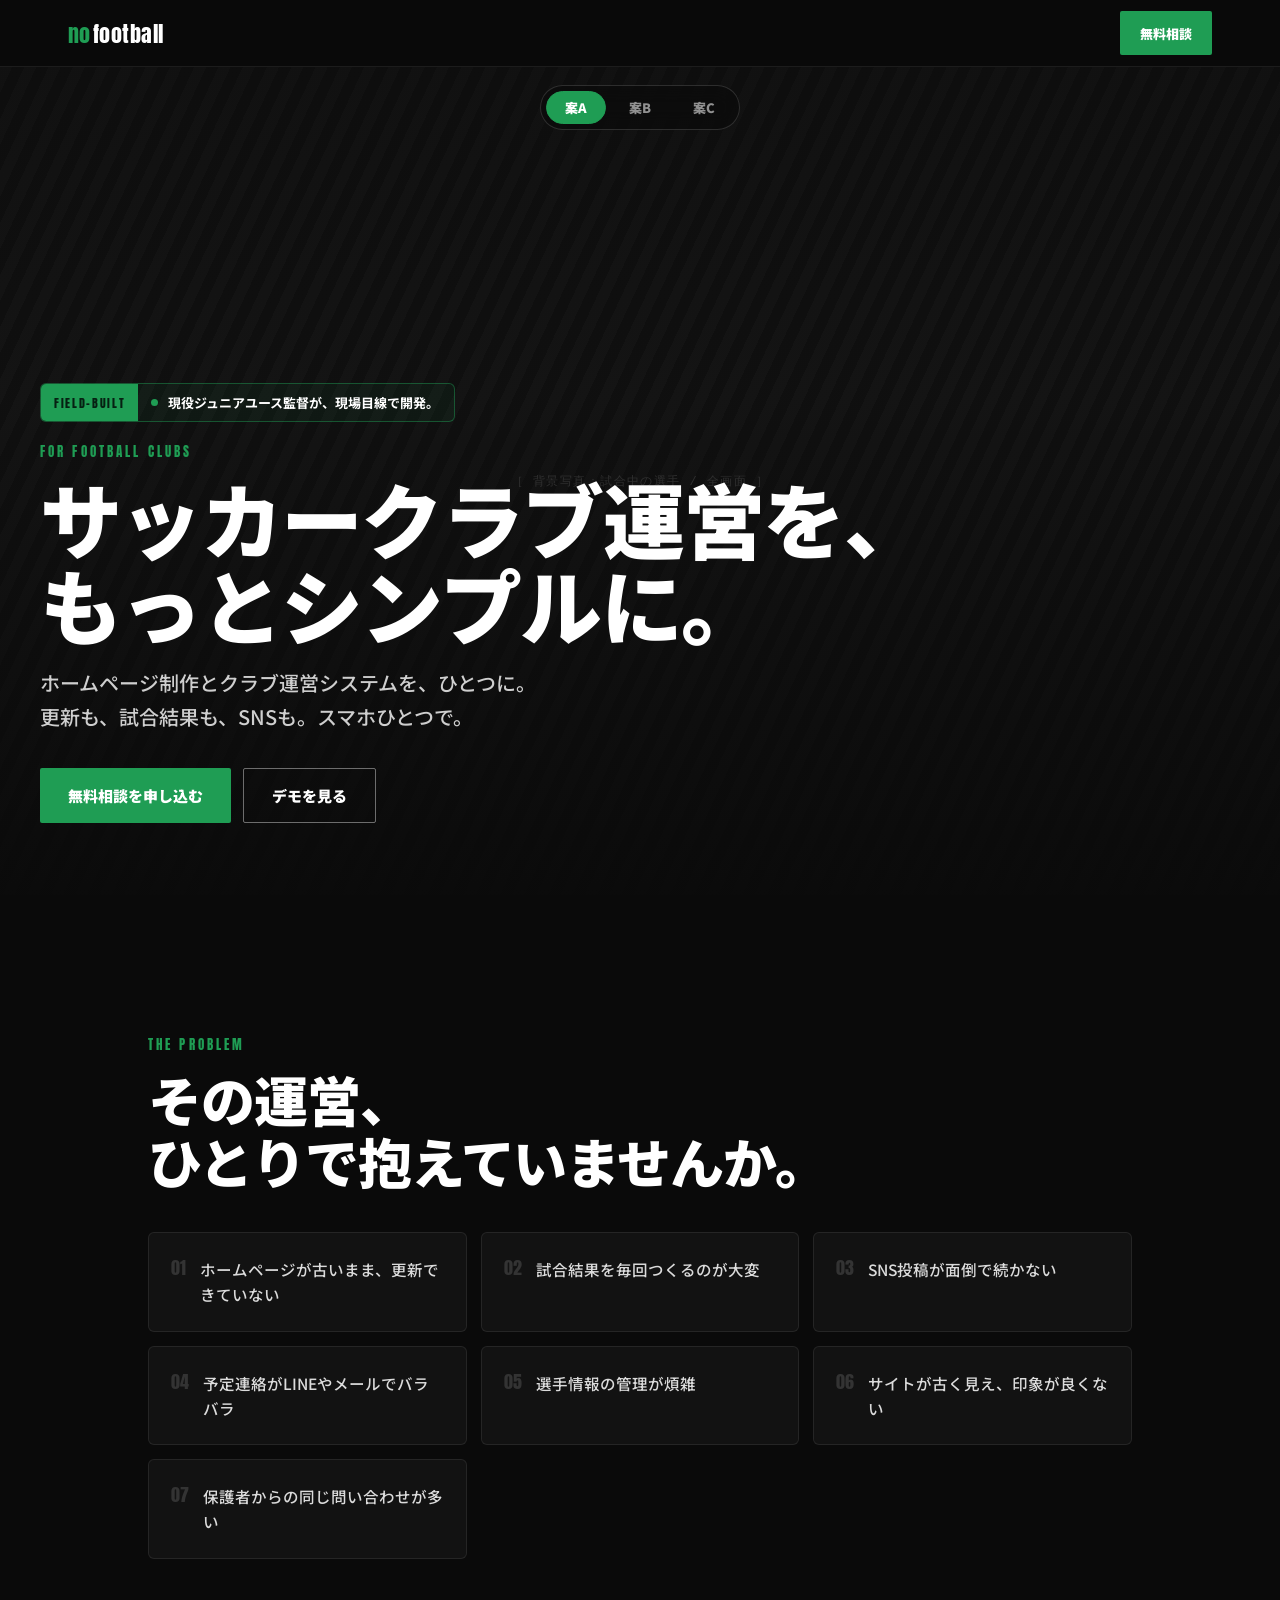
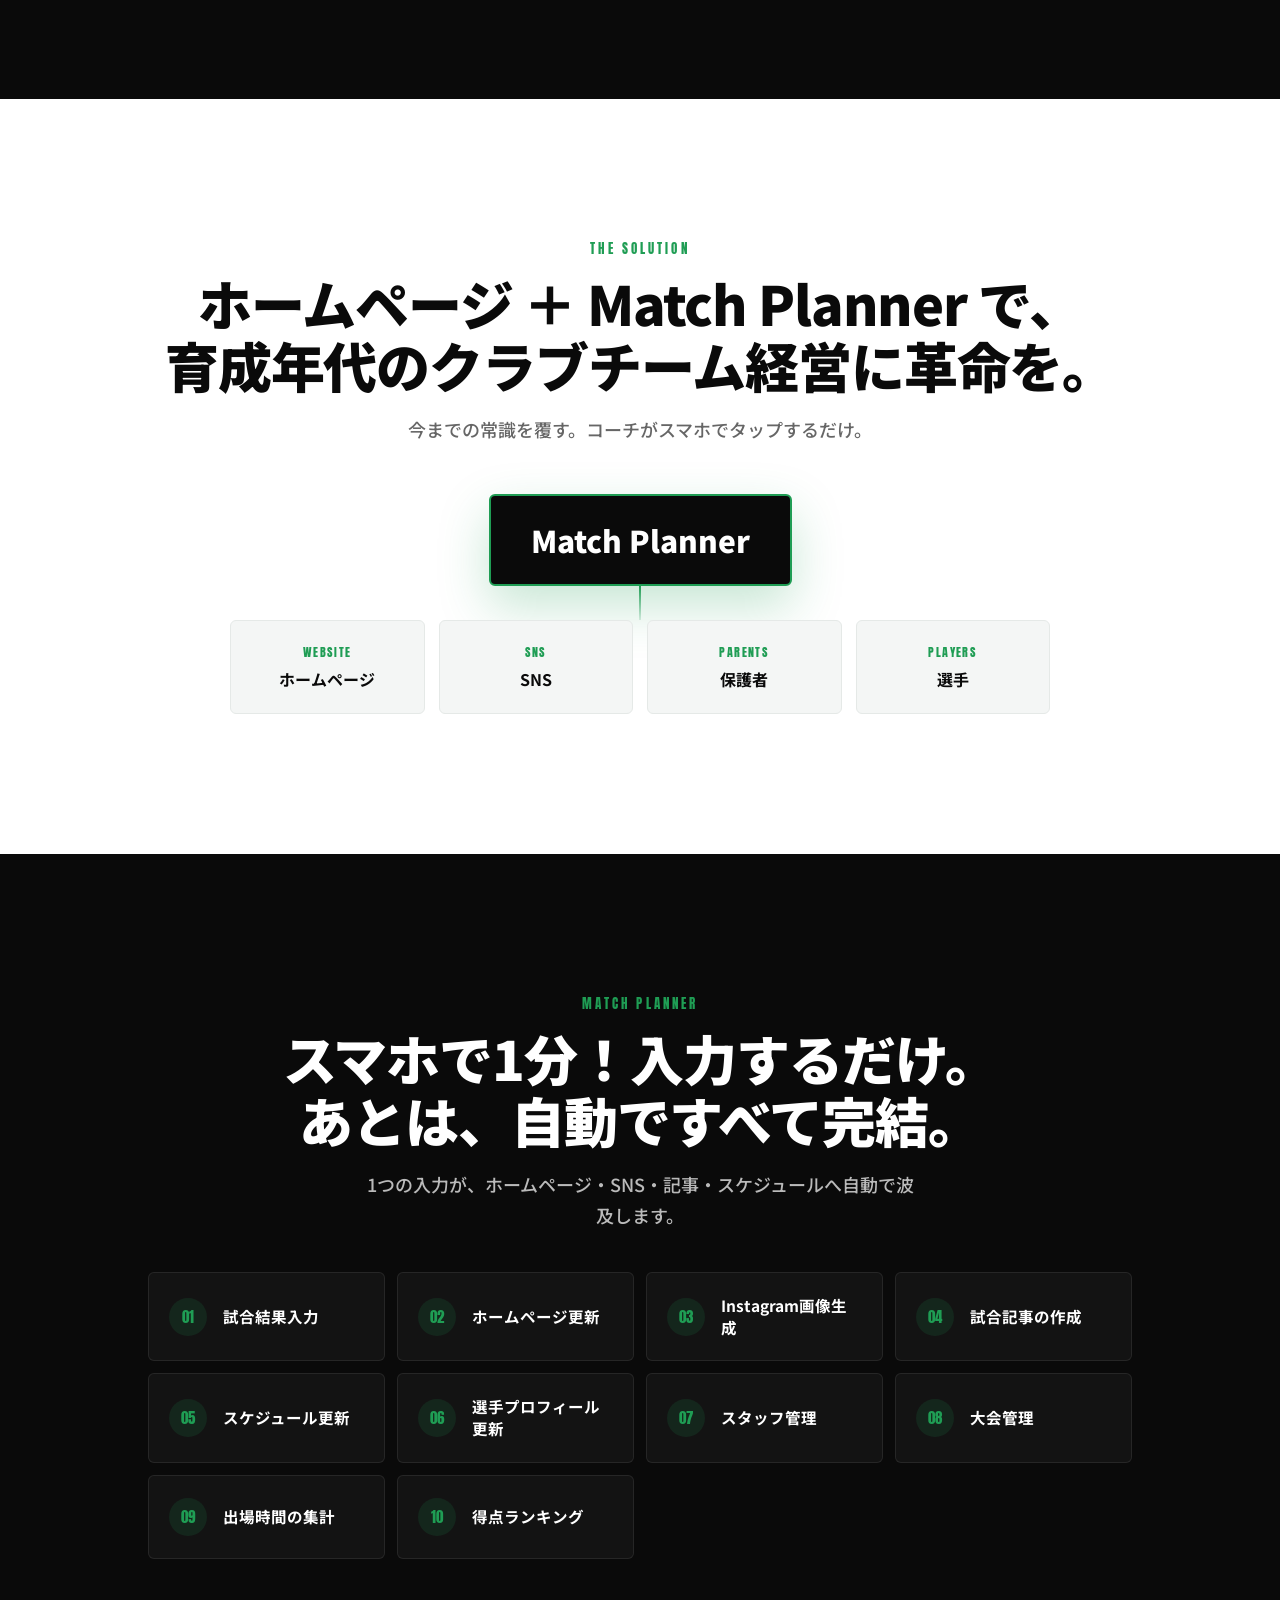
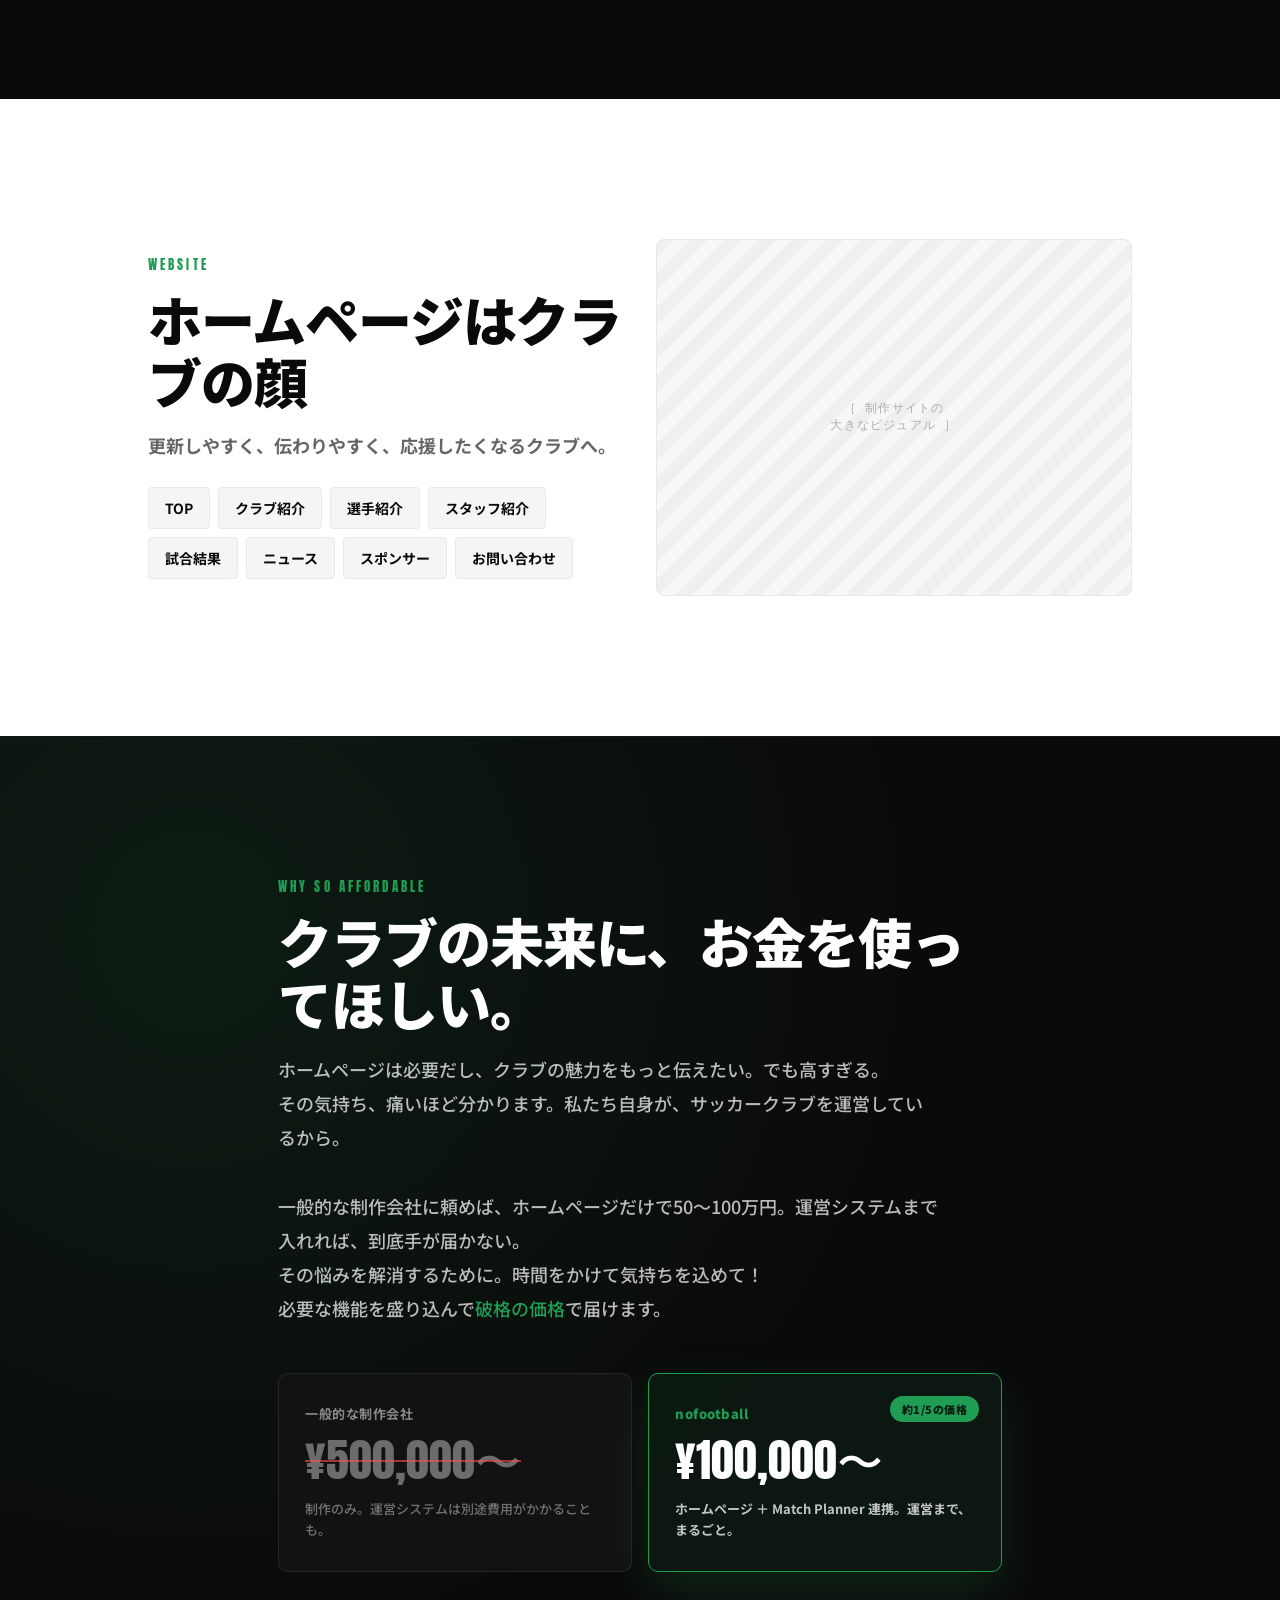
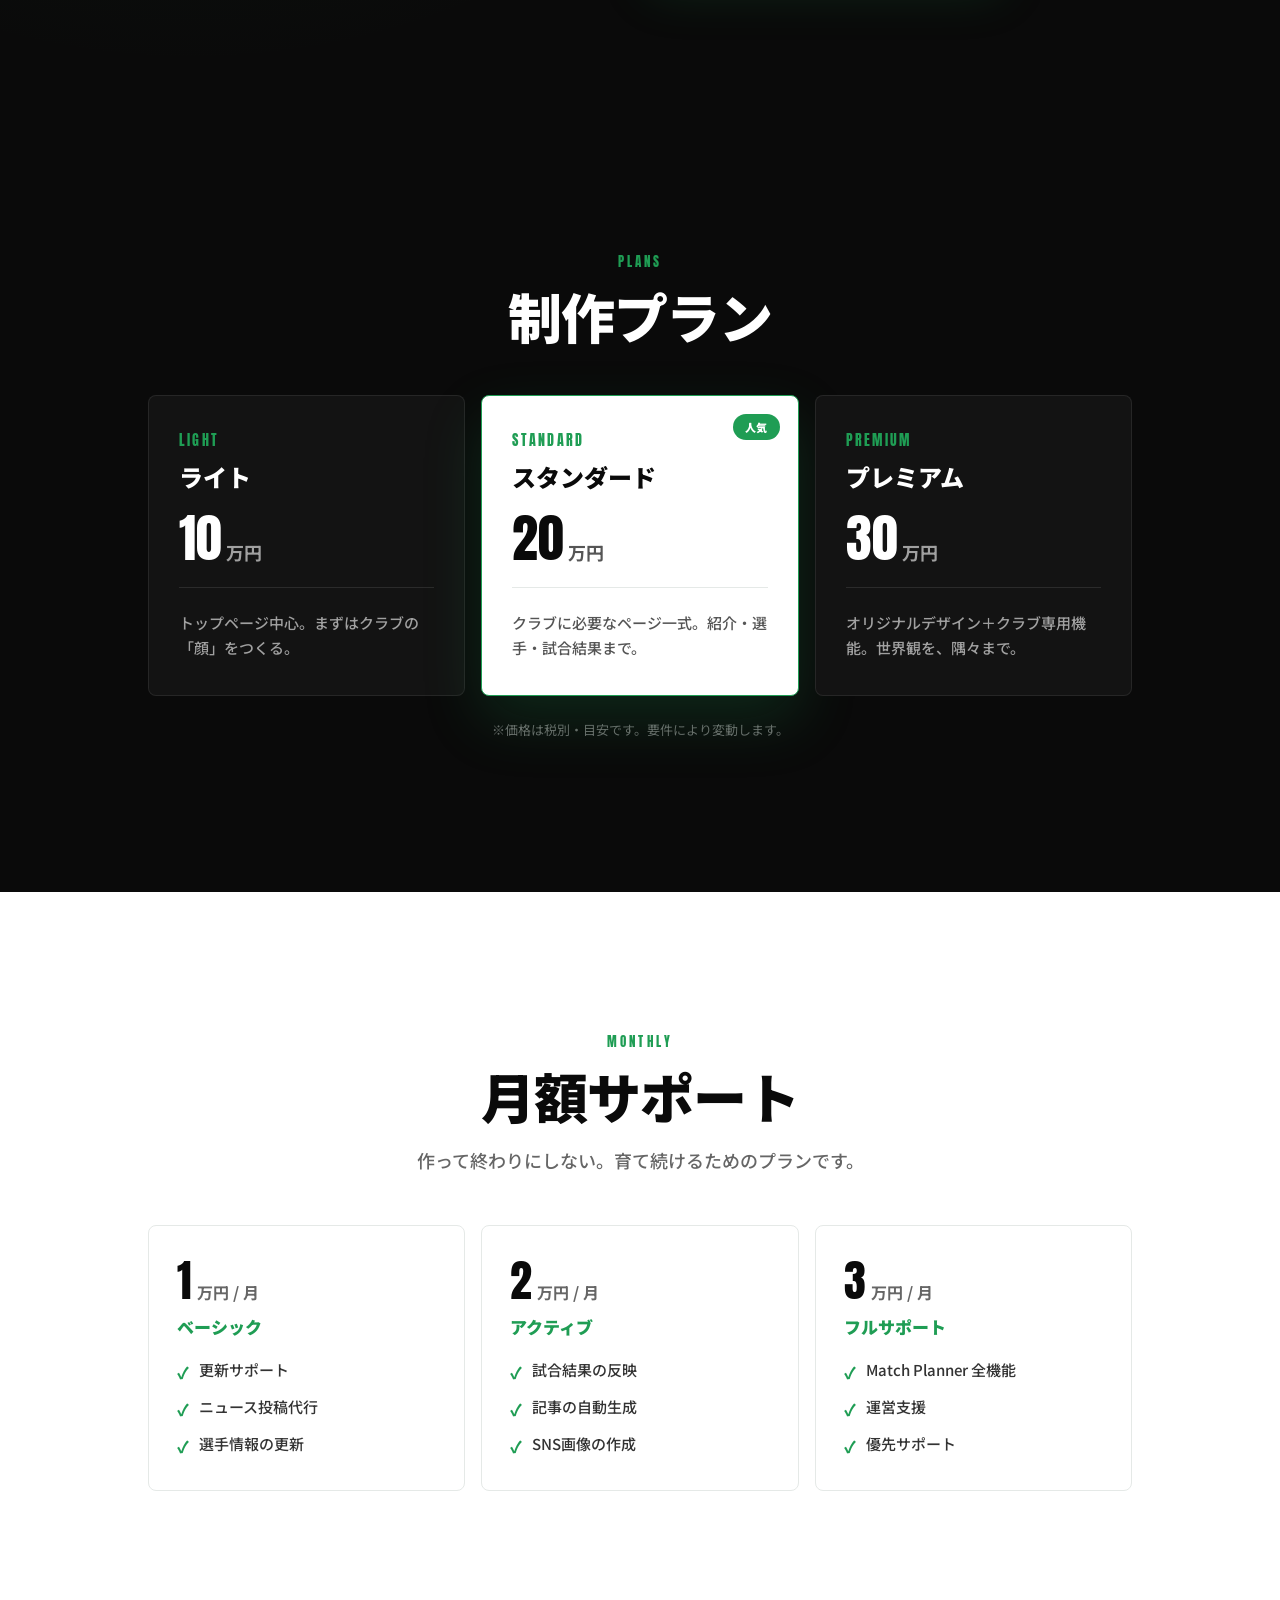
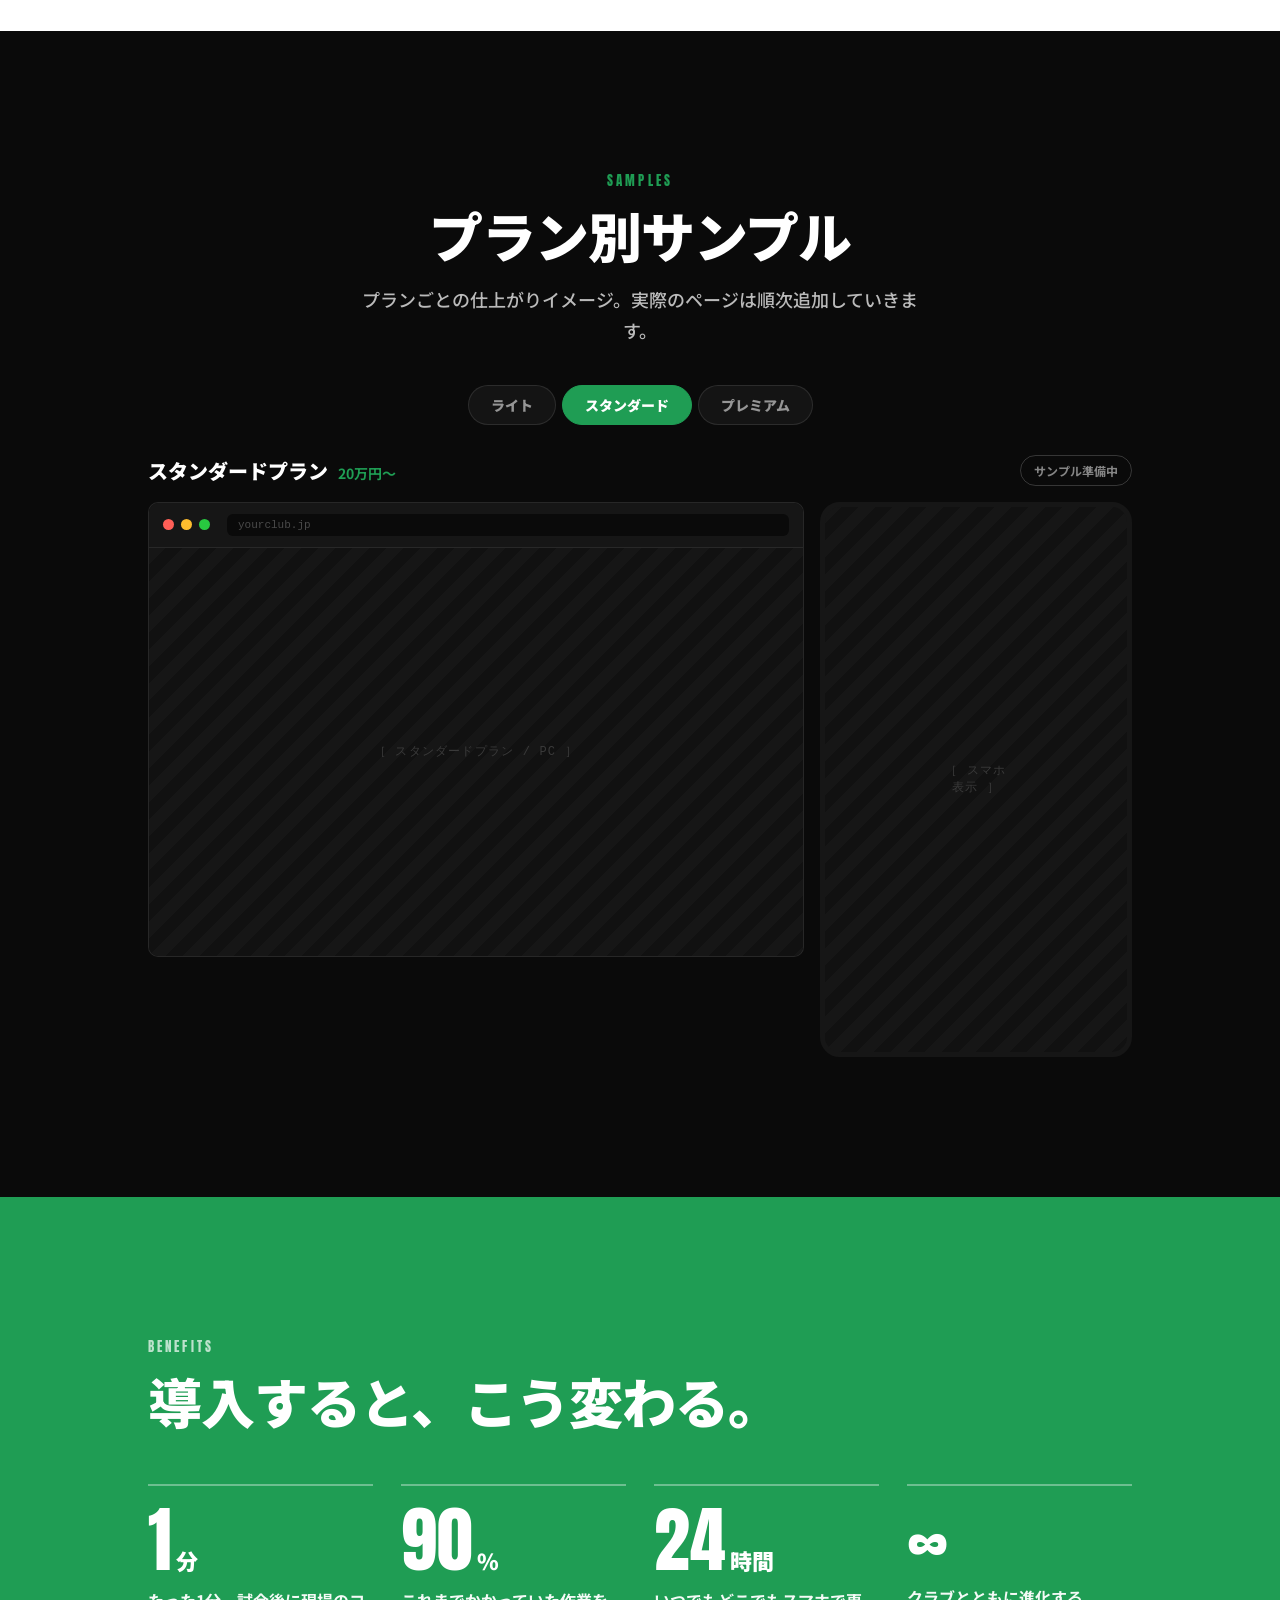
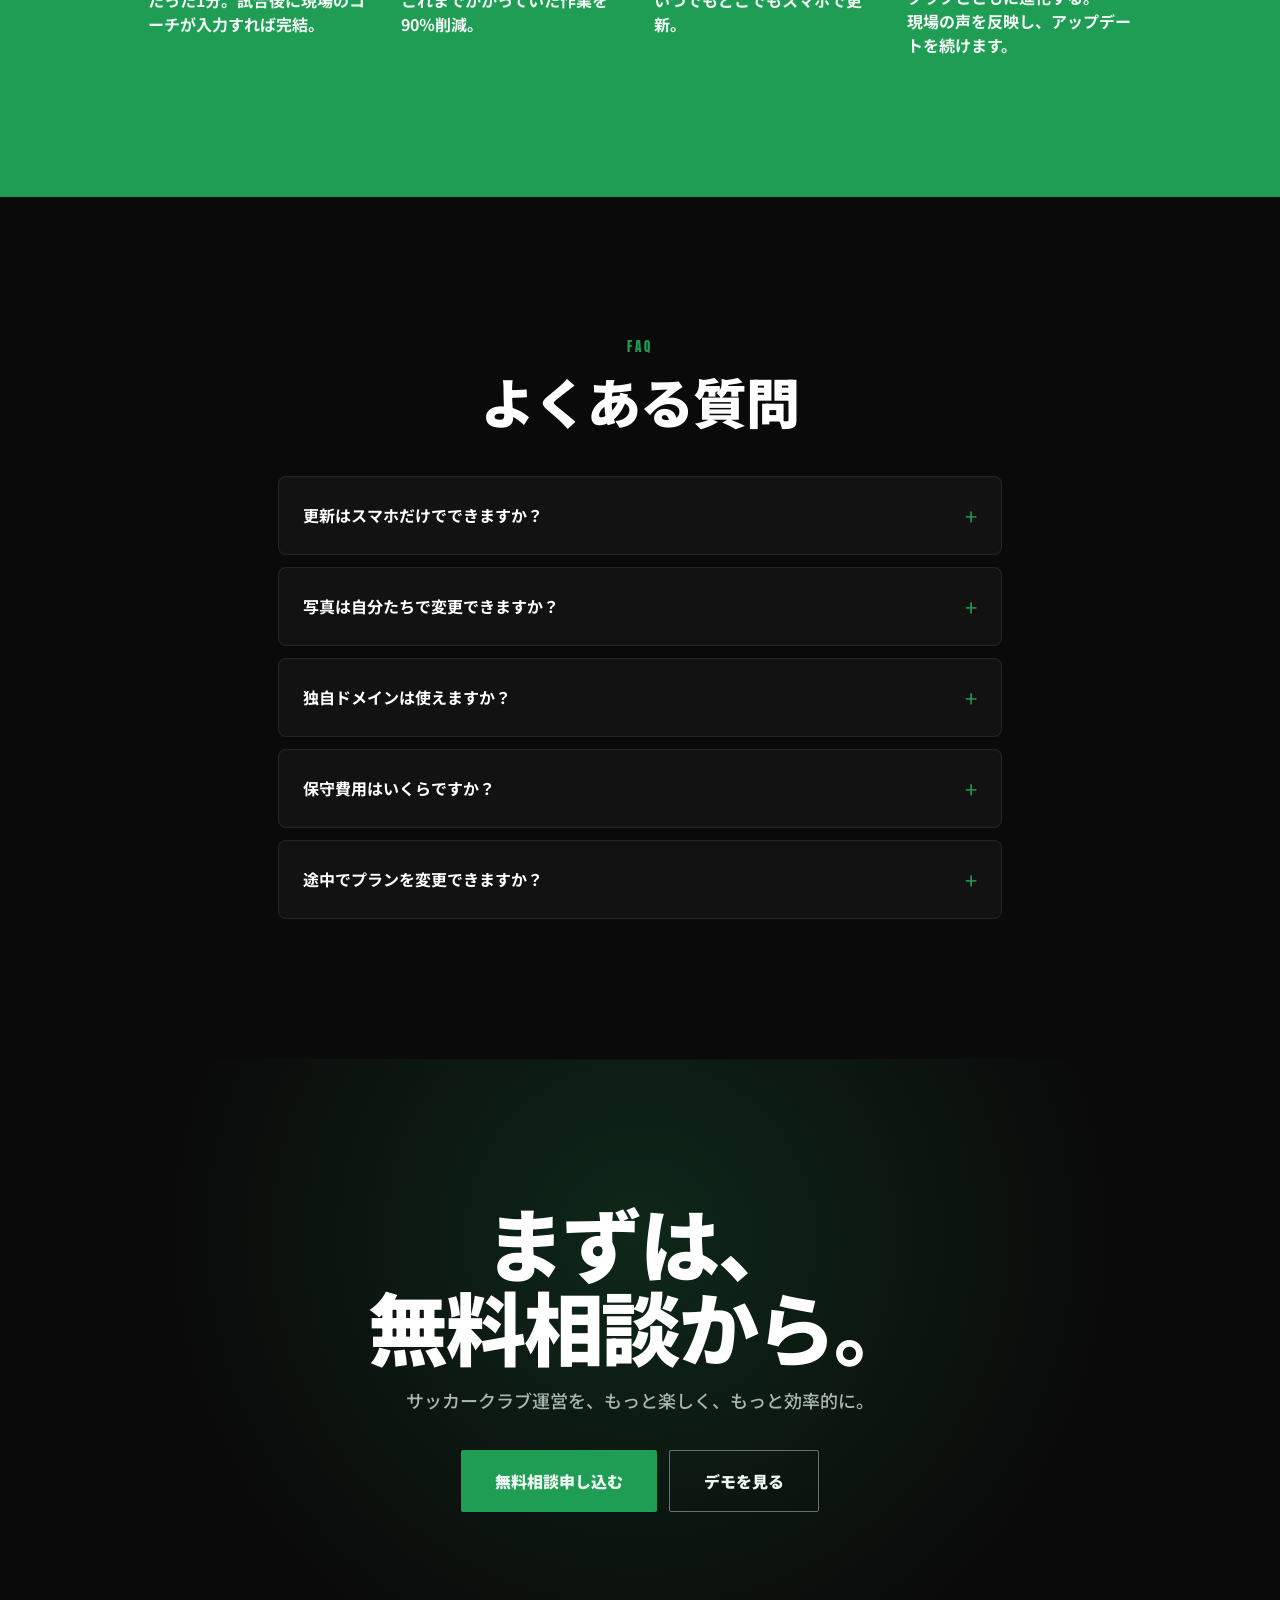
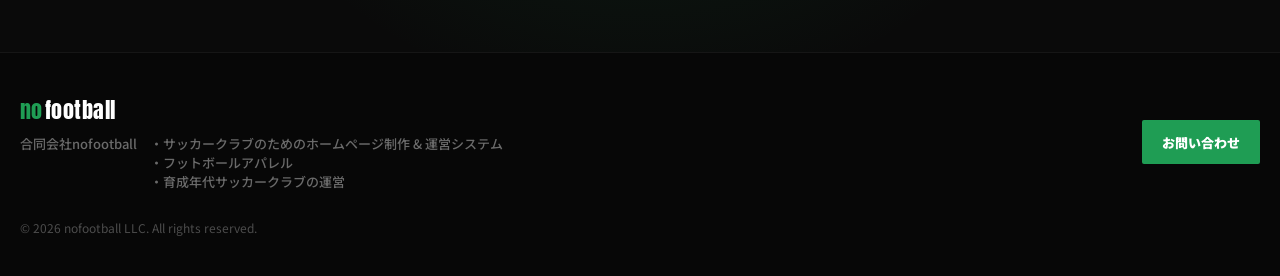
==== index.html @ 5acfacf7 "ライトプランのデザイン選択デモ（A/B/C 3案）を追加 demo/light-plan.html にサッカークラブ向けデザイン3案（欧州クラブ風/地域クラブ風/近未来風）を タブ切替で見比べられるデ" ====
<!DOCTYPE html>
<html lang="ja">
<head>
<meta charset="UTF-8">
<meta name="viewport" content="width=device-width, initial-scale=1.0">
<title>nofootball | サッカークラブ運営を、もっとシンプルに。</title>
<meta name="description" content="サッカークラブ向けのホームページ制作とクラブ運営システム「Match Planner」をひとつに。試合結果を入力するだけでホームページ・SNS・記事が自動更新。無料相談受付中。">

<meta property="og:type" content="website">
<meta property="og:title" content="nofootball | サッカークラブ運営を、もっとシンプルに。">
<meta property="og:description" content="サッカークラブ向けのホームページ制作とクラブ運営システムをひとつに。試合結果を入力するだけで、あとは全部つながる。">
<meta property="og:locale" content="ja_JP">
<meta name="twitter:card" content="summary">

<link rel="preconnect" href="https://fonts.googleapis.com">
<link rel="preconnect" href="https://fonts.gstatic.com" crossorigin>
<link href="https://fonts.googleapis.com/css2?family=Anton&family=Noto+Sans+JP:wght@400;500;700;900&display=swap" rel="stylesheet">

<link rel="stylesheet" href="css/style.css">
</head>
<body>

<header class="nav" id="top">
  <div class="nav__inner">
    <a href="#top" class="nav__logo">
      <span class="nav__logo-accent">no</span>football
    </a>
    <button type="button" class="btn btn--nav" data-open-modal="consult">無料相談</button>
  </div>
</header>

<div class="hero-wrap">
  <div class="hero-switcher">
    <button type="button" class="pill" data-hero-btn="A">案A</button>
    <button type="button" class="pill" data-hero-btn="B">案B</button>
    <button type="button" class="pill" data-hero-btn="C">案C</button>
  </div>

  <section class="hero" data-hero="A">
    <div class="hero__bg" role="img" aria-label="試合中の選手の写真（背景）"></div>
    <div class="hero__gradient"></div>
    <div class="hero__inner">
      <div class="cbadge">
        <span class="cbadge__tag">FIELD-BUILT</span>
        <span class="cbadge__text"><span class="cbadge__dot"></span>現役ジュニアユース監督が、現場目線で開発。</span>
      </div>
      <div class="eyebrow">For Football Clubs</div>
      <h1 class="hero__title">サッカークラブ運営を、<br>もっとシンプルに。</h1>
      <p class="hero__text">ホームページ制作とクラブ運営システムを、ひとつに。<br>更新も、試合結果も、SNSも。スマホひとつで。</p>
      <div class="btn-row">
        <button type="button" class="btn btn--primary" data-open-modal="consult">無料相談を申し込む</button>
        <button type="button" class="btn btn--ghost" data-open-modal="demo">デモを見る</button>
      </div>
    </div>
  </section>

  <section class="hero hero--split" data-hero="B" hidden>
    <div class="hero-split__left">
      <div class="cbadge cbadge--start">
        <span class="cbadge__tag">FIELD-BUILT</span>
        <span class="cbadge__text"><span class="cbadge__dot"></span>現役ジュニアユース監督が、現場目線で開発。</span>
      </div>
      <div class="eyebrow">Build &amp; Grow</div>
      <h1 class="hero__title hero__title--split">ホームページは<br><span class="text-accent">「作る時代」</span>から<br>「育てる時代」へ。</h1>
      <p class="hero__text">公開して終わりではなく、勝つたびに育っていくホームページを。制作とクラブ運営システムをひとつにしました。</p>
      <div class="btn-row">
        <button type="button" class="btn btn--primary" data-open-modal="consult">無料相談を申し込む</button>
        <button type="button" class="btn btn--ghost" data-open-modal="demo">デモを見る</button>
      </div>
    </div>
    <div class="hero-split__right placeholder" role="img" aria-label="選手ポートレート（縦長写真）">
      <span>［ 縦長写真 ］<br>選手ポートレート</span>
    </div>
  </section>

  <section class="hero hero--center" data-hero="C" hidden>
    <div class="hero__bg hero__bg--center" aria-hidden="true"></div>
    <div class="hero__glow" aria-hidden="true"></div>
    <div class="hero__inner hero__inner--center">
      <div class="cbadge">
        <span class="cbadge__tag">FIELD-BUILT</span>
        <span class="cbadge__text"><span class="cbadge__dot"></span>現役ジュニアユース監督が、現場目線で開発。</span>
      </div>
      <div class="eyebrow eyebrow--big">Build · Grow · Win</div>
      <h1 class="hero__title">クラブの熱を、<br>そのまま届ける。</h1>
      <p class="hero__text hero__text--center">ホームページ制作とクラブ運営システムを、ひとつに。<br>運営をもっと楽しく、もっと効率的に。</p>
      <div class="btn-row btn-row--center">
        <button type="button" class="btn btn--primary" data-open-modal="consult">無料相談を申し込む</button>
        <button type="button" class="btn btn--ghost" data-open-modal="demo">デモを見る</button>
      </div>
    </div>
  </section>
</div>

<section class="section section--dark">
  <div class="container">
    <div class="eyebrow">The Problem</div>
    <h2 class="heading">その運営、<br>ひとりで抱えていませんか。</h2>
    <div class="grid grid--pains">
      <div class="pain-card"><span class="pain-card__n">01</span><span class="pain-card__t">ホームページが古いまま、更新できていない</span></div>
      <div class="pain-card"><span class="pain-card__n">02</span><span class="pain-card__t">試合結果を毎回つくるのが大変</span></div>
      <div class="pain-card"><span class="pain-card__n">03</span><span class="pain-card__t">SNS投稿が面倒で続かない</span></div>
      <div class="pain-card"><span class="pain-card__n">04</span><span class="pain-card__t">予定連絡がLINEやメールでバラバラ</span></div>
      <div class="pain-card"><span class="pain-card__n">05</span><span class="pain-card__t">選手情報の管理が煩雑</span></div>
      <div class="pain-card"><span class="pain-card__n">06</span><span class="pain-card__t">サイトが古く見え、印象が良くない</span></div>
      <div class="pain-card"><span class="pain-card__n">07</span><span class="pain-card__t">保護者からの同じ問い合わせが多い</span></div>
    </div>
  </div>
</section>

<section class="section section--light">
  <div class="container container--center">
    <div class="eyebrow">The Solution</div>
    <h2 class="heading">ホームページ ＋ Match Planner で、<br>育成年代のクラブチーム経営に革命を。</h2>
    <p class="lead">今までの常識を覆す。コーチがスマホでタップするだけ。</p>

    <div class="flow">
      <div class="flow__core">Match Planner</div>
      <div class="flow__line"></div>
      <div class="grid grid--connects">
        <div class="connect-card"><div class="connect-card__en">WEBSITE</div><div class="connect-card__jp">ホームページ</div></div>
        <div class="connect-card"><div class="connect-card__en">SNS</div><div class="connect-card__jp">SNS</div></div>
        <div class="connect-card"><div class="connect-card__en">PARENTS</div><div class="connect-card__jp">保護者</div></div>
        <div class="connect-card"><div class="connect-card__en">PLAYERS</div><div class="connect-card__jp">選手</div></div>
      </div>
    </div>
  </div>
</section>

<section class="section section--dark">
  <div class="container">
    <div class="container--center">
      <div class="eyebrow">Match Planner</div>
      <h2 class="heading">スマホで1分！入力するだけ。<br>あとは、自動ですべて完結。</h2>
      <p class="lead lead--dark">1つの入力が、ホームページ・SNS・記事・スケジュールへ自動で波及します。</p>
    </div>

    <div class="grid grid--features">
      <div class="feature-card"><span class="feature-card__n">01</span><span class="feature-card__t">試合結果入力</span></div>
      <div class="feature-card"><span class="feature-card__n">02</span><span class="feature-card__t">ホームページ更新</span></div>
      <div class="feature-card"><span class="feature-card__n">03</span><span class="feature-card__t">Instagram画像生成</span></div>
      <div class="feature-card"><span class="feature-card__n">04</span><span class="feature-card__t">試合記事の作成</span></div>
      <div class="feature-card"><span class="feature-card__n">05</span><span class="feature-card__t">スケジュール更新</span></div>
      <div class="feature-card"><span class="feature-card__n">06</span><span class="feature-card__t">選手プロフィール更新</span></div>
      <div class="feature-card"><span class="feature-card__n">07</span><span class="feature-card__t">スタッフ管理</span></div>
      <div class="feature-card"><span class="feature-card__n">08</span><span class="feature-card__t">大会管理</span></div>
      <div class="feature-card"><span class="feature-card__n">09</span><span class="feature-card__t">出場時間の集計</span></div>
      <div class="feature-card"><span class="feature-card__n">10</span><span class="feature-card__t">得点ランキング</span></div>
    </div>
  </div>
</section>

<section class="section section--light">
  <div class="container">
    <div class="website-grid">
      <div>
        <div class="eyebrow">Website</div>
        <h2 class="heading">ホームページはクラブの顔</h2>
        <p class="lead lead--left"><strong>更新しやすく、伝わりやすく、応援したくなるクラブへ。</strong></p>
        <div class="page-tags">
          <span class="page-tag">TOP</span>
          <span class="page-tag">クラブ紹介</span>
          <span class="page-tag">選手紹介</span>
          <span class="page-tag">スタッフ紹介</span>
          <span class="page-tag">試合結果</span>
          <span class="page-tag">ニュース</span>
          <span class="page-tag">スポンサー</span>
          <span class="page-tag">お問い合わせ</span>
        </div>
      </div>
      <div class="placeholder placeholder--website" role="img" aria-label="制作サイトの大きなビジュアル">
        <span>［ 制作サイトの<br>大きなビジュアル ］</span>
      </div>
    </div>
  </div>
</section>

<section class="section affordable">
  <div class="affordable-glow" aria-hidden="true"></div>
  <div class="container container--narrow">
    <div class="eyebrow">Why So Affordable</div>
    <h2 class="heading">クラブの未来に、お金を使ってほしい。</h2>
    <p class="lead lead--left lead--wide lead--dark">
      ホームページは必要だし、クラブの魅力をもっと伝えたい。でも高すぎる。<br>
      その気持ち、痛いほど分かります。私たち自身が、サッカークラブを運営しているから。<br><br>
      一般的な制作会社に頼めば、ホームページだけで50〜100万円。運営システムまで入れれば、到底手が届かない。<br>
      その悩みを解消するために。時間をかけて気持ちを込めて！<br>
      必要な機能を盛り込んで<span class="text-accent">破格の価格</span>で届けます。
    </p>

    <div class="affordable-grid">
      <div class="affordable-card">
        <div class="affordable-card__label">一般的な制作会社</div>
        <div class="affordable-card__price affordable-card__price--strike">¥500,000〜</div>
        <div class="affordable-card__desc">制作のみ。運営システムは別途費用がかかることも。</div>
      </div>
      <div class="affordable-card affordable-card--highlight">
        <span class="affordable-card__tag">約1/5の価格</span>
        <div class="affordable-card__label affordable-card__label--accent">nofootball</div>
        <div class="affordable-card__price">¥100,000〜</div>
        <div class="affordable-card__desc affordable-card__desc--light">ホームページ ＋ Match Planner 連携。運営まで、まるごと。</div>
      </div>
    </div>
  </div>
</section>

<section class="section section--dark">
  <div class="container">
    <div class="container--center">
      <div class="eyebrow">Plans</div>
      <h2 class="heading">制作プラン</h2>
    </div>
    <div class="grid grid--plans">
      <div class="plan-card">
        <div class="plan-card__en">Light</div>
        <div class="plan-card__name">ライト</div>
        <div class="plan-card__price"><span class="plan-card__num">10</span><span class="plan-card__unit">万円</span></div>
        <div class="plan-card__line"></div>
        <p class="plan-card__desc">トップページ中心。まずはクラブの「顔」をつくる。</p>
      </div>
      <div class="plan-card plan-card--highlight">
        <span class="plan-card__tag">人気</span>
        <div class="plan-card__en">Standard</div>
        <div class="plan-card__name">スタンダード</div>
        <div class="plan-card__price"><span class="plan-card__num">20</span><span class="plan-card__unit">万円</span></div>
        <div class="plan-card__line"></div>
        <p class="plan-card__desc">クラブに必要なページ一式。紹介・選手・試合結果まで。</p>
      </div>
      <div class="plan-card">
        <div class="plan-card__en">Premium</div>
        <div class="plan-card__name">プレミアム</div>
        <div class="plan-card__price"><span class="plan-card__num">30</span><span class="plan-card__unit">万円</span></div>
        <div class="plan-card__line"></div>
        <p class="plan-card__desc">オリジナルデザイン＋クラブ専用機能。世界観を、隅々まで。</p>
      </div>
    </div>
    <p class="plan-note">※価格は税別・目安です。要件により変動します。</p>
  </div>
</section>

<section class="section section--light">
  <div class="container">
    <div class="container--center">
      <div class="eyebrow">Monthly</div>
      <h2 class="heading">月額サポート</h2>
      <p class="lead">作って終わりにしない。育て続けるためのプランです。</p>
    </div>
    <div class="grid grid--monthly">
      <div class="monthly-card">
        <div class="monthly-card__price"><span class="monthly-card__num">1</span><span class="monthly-card__unit">万円 / 月</span></div>
        <div class="monthly-card__name">ベーシック</div>
        <div class="monthly-card__items">
          <div class="check-item"><span class="check-item__mark">✓</span><span>更新サポート</span></div>
          <div class="check-item"><span class="check-item__mark">✓</span><span>ニュース投稿代行</span></div>
          <div class="check-item"><span class="check-item__mark">✓</span><span>選手情報の更新</span></div>
        </div>
      </div>
      <div class="monthly-card">
        <div class="monthly-card__price"><span class="monthly-card__num">2</span><span class="monthly-card__unit">万円 / 月</span></div>
        <div class="monthly-card__name">アクティブ</div>
        <div class="monthly-card__items">
          <div class="check-item"><span class="check-item__mark">✓</span><span>試合結果の反映</span></div>
          <div class="check-item"><span class="check-item__mark">✓</span><span>記事の自動生成</span></div>
          <div class="check-item"><span class="check-item__mark">✓</span><span>SNS画像の作成</span></div>
        </div>
      </div>
      <div class="monthly-card">
        <div class="monthly-card__price"><span class="monthly-card__num">3</span><span class="monthly-card__unit">万円 / 月</span></div>
        <div class="monthly-card__name">フルサポート</div>
        <div class="monthly-card__items">
          <div class="check-item"><span class="check-item__mark">✓</span><span>Match Planner 全機能</span></div>
          <div class="check-item"><span class="check-item__mark">✓</span><span>運営支援</span></div>
          <div class="check-item"><span class="check-item__mark">✓</span><span>優先サポート</span></div>
        </div>
      </div>
    </div>
  </div>
</section>

<section class="section section--dark">
  <div class="container">
    <div class="container--center">
      <div class="eyebrow">Samples</div>
      <h2 class="heading">プラン別サンプル</h2>
      <p class="lead lead--dark">プランごとの仕上がりイメージ。実際のページは順次追加していきます。</p>
    </div>

    <div class="plan-samples__tabs">
      <button type="button" class="plan-samples__tab" data-sample-tab="L">ライト</button>
      <button type="button" class="plan-samples__tab" data-sample-tab="S">スタンダード</button>
      <button type="button" class="plan-samples__tab" data-sample-tab="P">プレミアム</button>
    </div>

    <div class="plan-samples__body">
      <div class="plan-samples__head">
        <div class="plan-samples__title">
          <span class="plan-samples__name" data-sample-name></span>
          <span class="plan-samples__price" data-sample-price></span>
        </div>
        <span class="plan-samples__badge" data-sample-badge>サンプル準備中</span>
      </div>
      <div class="plan-samples__grid">
        <div class="plan-samples__browser">
          <div class="plan-samples__browser-bar">
            <span class="plan-samples__dot plan-samples__dot--red"></span>
            <span class="plan-samples__dot plan-samples__dot--yellow"></span>
            <span class="plan-samples__dot plan-samples__dot--green"></span>
            <div class="plan-samples__url">yourclub.jp</div>
          </div>
          <div class="placeholder plan-samples__pc" role="img" aria-label="プランのPC表示イメージ">
            <span data-sample-pc-label>［ ライト / PC ］</span>
          </div>
        </div>
        <div class="placeholder plan-samples__mobile" role="img" aria-label="プランのスマホ表示イメージ">
          <span>［ スマホ<br>表示 ］</span>
        </div>
      </div>
      <div class="plan-samples__cta" data-sample-cta hidden>
        <p class="plan-samples__cta-text">欧州クラブ風・地域クラブ風・近未来風の3案をタブで見比べられます。</p>
        <a class="btn btn--primary" href="demo/light-plan.html" target="_blank" rel="noopener">実際のデザインを見る（A/B/C 3案）→</a>
      </div>
    </div>
  </div>
</section>

<section class="section section--accent">
  <div class="container">
    <div class="eyebrow eyebrow--on-accent">Benefits</div>
    <h2 class="heading heading--on-accent">導入すると、こう変わる。</h2>
    <div class="grid grid--benefits">
      <div class="benefit-card">
        <div class="benefit-card__num"><span class="benefit-card__big">1</span><span class="benefit-card__unit">分</span></div>
        <div class="benefit-card__label">たった1分。試合後に現場のコーチが入力すれば完結。</div>
      </div>
      <div class="benefit-card">
        <div class="benefit-card__num"><span class="benefit-card__big">90</span><span class="benefit-card__unit">%</span></div>
        <div class="benefit-card__label">これまでかかっていた作業を90％削減。</div>
      </div>
      <div class="benefit-card">
        <div class="benefit-card__num"><span class="benefit-card__big">24</span><span class="benefit-card__unit">時間</span></div>
        <div class="benefit-card__label">いつでもどこでもスマホで更新。</div>
      </div>
      <div class="benefit-card">
        <div class="benefit-card__num"><span class="benefit-card__big">∞</span></div>
        <div class="benefit-card__label">クラブとともに進化する。<br>現場の声を反映し、アップデートを続けます。</div>
      </div>
    </div>
  </div>
</section>

<section class="section section--dark">
  <div class="container container--narrow">
    <div class="container--center">
      <div class="eyebrow">FAQ</div>
      <h2 class="heading">よくある質問</h2>
    </div>
    <div class="faq-list">
      <div class="faq-item">
        <button type="button" class="faq-item__q">
          <span>更新はスマホだけでできますか？</span>
          <span class="faq-item__icon">+</span>
        </button>
        <div class="faq-item__a">はい。試合結果もニュース投稿も、スマホから数分で完結します。パソコンは不要です。</div>
      </div>
      <div class="faq-item">
        <button type="button" class="faq-item__q">
          <span>写真は自分たちで変更できますか？</span>
          <span class="faq-item__icon">+</span>
        </button>
        <div class="faq-item__a">はい。管理画面から、ドラッグ＆ドロップで簡単に差し替えられます。難しい操作は一切ありません。</div>
      </div>
      <div class="faq-item">
        <button type="button" class="faq-item__q">
          <span>独自ドメインは使えますか？</span>
          <span class="faq-item__icon">+</span>
        </button>
        <div class="faq-item__a">はい。お持ちのドメインをそのまま利用できます。新規取得の代行も承ります。</div>
      </div>
      <div class="faq-item">
        <button type="button" class="faq-item__q">
          <span>保守費用はいくらですか？</span>
          <span class="faq-item__icon">+</span>
        </button>
        <div class="faq-item__a">月額1万円〜のサポートプランからお選びいただけます。必要な範囲だけを選べます。</div>
      </div>
      <div class="faq-item">
        <button type="button" class="faq-item__q">
          <span>途中でプランを変更できますか？</span>
          <span class="faq-item__icon">+</span>
        </button>
        <div class="faq-item__a">いつでも変更可能です。クラブの成長に合わせて、機能やサポート範囲を調整できます。</div>
      </div>
    </div>
  </div>
</section>

<section class="section section--cta">
  <div class="cta-glow"></div>
  <div class="container container--narrow container--center">
    <h2 class="cta-title">まずは、<br>無料相談から。</h2>
    <p class="lead lead--dark">サッカークラブ運営を、もっと楽しく、もっと効率的に。</p>
    <div class="btn-row btn-row--center">
      <button type="button" class="btn btn--primary btn--big" data-open-modal="consult">無料相談申し込む</button>
      <button type="button" class="btn btn--ghost btn--big" data-open-modal="demo">デモを見る</button>
    </div>
  </div>
</section>

<footer class="footer">
  <div class="footer__inner">
    <div>
      <div class="nav__logo"><span class="nav__logo-accent">no</span>football</div>
      <div class="footer__desc">合同会社nofootball　・サッカークラブのためのホームページ制作 &amp; 運営システム<br>　　　　　　　　　　・フットボールアパレル<br>　　　　　　　　　　・育成年代サッカークラブの運営</div>
    </div>
    <button type="button" class="btn btn--nav" data-open-modal="consult">お問い合わせ</button>
  </div>
  <div class="footer__copyright">© 2026 nofootball LLC. All rights reserved.</div>
</footer>

<div class="modal" id="modal" aria-hidden="true">
  <div class="modal__backdrop" data-close-modal></div>
  <div class="modal__panel" role="dialog" aria-modal="true" aria-labelledby="modal-title">
    <div class="modal__header">
      <div class="modal__tabs">
        <button type="button" class="modal__tab" data-tab="consult">無料相談</button>
        <button type="button" class="modal__tab" data-tab="demo">デモを見る</button>
      </div>
      <button type="button" class="modal__close" data-close-modal aria-label="閉じる">×</button>
    </div>

    <div class="modal__done" hidden>
      <div class="modal__done-icon">✓</div>
      <h3 class="modal__done-title">送信しました。</h3>
      <p class="modal__done-text">担当者より2営業日以内にご連絡いたします。<br>ありがとうございます。</p>
      <button type="button" class="btn btn--primary btn--full" data-close-modal>閉じる</button>
    </div>

    <div class="modal__form-wrap">
      <div class="modal__demo-preview" hidden role="img" aria-label="デモ動画・画面キャプチャ">
        <span>［ デモ動画 / 画面キャプチャ ］</span>
      </div>
      <p class="modal__demo-text" hidden>Match Planner の操作画面をご案内します。日程を送るだけで、あとはこちらでデモをご用意します。</p>

      <form class="modal__form" id="lead-form" novalidate>
        <input class="input" type="text" name="name" placeholder="お名前" required>
        <input class="input" type="text" name="club" placeholder="クラブ名" required>
        <input class="input" type="email" name="email" placeholder="メールアドレス" required>
        <input class="input" type="tel" name="phone" placeholder="電話番号（任意）">
        <textarea class="input input--area" name="message" placeholder="ご相談内容（任意）"></textarea>
        <button type="submit" class="btn btn--primary btn--full">この内容で相談する</button>
      </form>
      <p class="modal__privacy">送信いただいた内容は、ご連絡以外の目的には使用いたしません。</p>
    </div>
  </div>
</div>

<script src="js/app.js"></script>
</body>
</html>
---- css/style.css ----
/* nofootball LP — v1.0 */

:root {
  --color-bg: #0a0a0a;
  --color-accent: #1f9d54;
  --color-accent-hover: #25b862;
  --color-white: #fff;
  --color-surface-1: #121212;
  --color-surface-2: #131313;
  --color-surface-3: #151515;
  --color-surface-4: #080808;
  --color-border: rgba(255, 255, 255, .08);
  --color-border-strong: rgba(255, 255, 255, .14);
  --color-text-sub: rgba(255, 255, 255, .72);
  --color-text-sub2: rgba(255, 255, 255, .55);
  --font-display: 'Anton', sans-serif;
  --font-body: 'Noto Sans JP', sans-serif;
}

* { box-sizing: border-box; }

html { scroll-behavior: smooth; }

body {
  margin: 0;
  background: var(--color-bg);
  color: var(--color-bg);
  font-family: var(--font-body);
  -webkit-font-smoothing: antialiased;
  overflow-x: hidden;
}

::selection { background: var(--color-accent); color: #fff; }

img { max-width: 100%; display: block; }

@keyframes fadeup {
  from { opacity: 0; transform: translateY(20px); }
  to { opacity: 1; transform: none; }
}
@keyframes pulse {
  0% { box-shadow: 0 0 0 0 rgba(31, 157, 84, .55); }
  70% { box-shadow: 0 0 0 9px rgba(31, 157, 84, 0); }
  100% { box-shadow: 0 0 0 0 rgba(31, 157, 84, 0); }
}

/* ===== trust badge ===== */
.cbadge {
  display: inline-flex;
  align-items: stretch;
  margin-bottom: 20px;
  border: 1px solid rgba(31, 157, 84, .45);
  border-radius: 6px;
  overflow: hidden;
  background: rgba(31, 157, 84, .07);
  backdrop-filter: blur(4px);
  transition: transform .3s, box-shadow .3s;
}
.cbadge:hover { transform: translateY(-2px); }
.cbadge--start { align-self: flex-start; }
.cbadge__tag {
  display: flex;
  align-items: center;
  padding: 0 13px;
  background: var(--color-accent);
  color: #062012;
  font-family: var(--font-display);
  font-size: 12px;
  letter-spacing: .14em;
}
.cbadge__text {
  display: flex;
  align-items: center;
  gap: 10px;
  padding: 9px 15px 9px 13px;
  color: #fff;
  font-weight: 700;
  font-size: 13px;
}
.cbadge__dot {
  flex: none;
  width: 7px;
  height: 7px;
  border-radius: 50%;
  background: var(--color-accent);
  animation: pulse 2.4s infinite;
}

/* ===== layout helpers ===== */
.container { max-width: 1080px; margin: 0 auto; padding: 0 20px; }
.container--narrow { max-width: 820px; }
.container--wide { max-width: 1240px; }
.container--center { text-align: center; }

.section { padding: clamp(64px, 11vw, 140px) 0; }
.section--dark { background: var(--color-bg); }
.section--light { background: #fff; }
.section--accent { background: var(--color-accent); }

.eyebrow {
  font-family: var(--font-display);
  font-size: 13px;
  letter-spacing: .24em;
  color: var(--color-accent);
  text-transform: uppercase;
}
.eyebrow--on-accent { color: rgba(255, 255, 255, .7); }

.heading {
  margin: 14px 0 0;
  color: var(--color-white);
  font-weight: 900;
  font-size: clamp(26px, 5vw, 54px);
  line-height: 1.15;
  letter-spacing: -.02em;
}
.section--light .heading { color: #0a0a0a; }
.heading--on-accent { color: #fff; }

.lead {
  margin: 18px auto 0;
  color: #666;
  font-weight: 500;
  font-size: clamp(15px, 1.7vw, 18px);
  max-width: 560px;
  line-height: 1.75;
}
.lead--left { margin-left: 0; }
.lead--dark { color: var(--color-text-sub); }
.lead--wide { max-width: 660px; line-height: 1.9; }

.grid { display: grid; gap: 14px; }

/* ===== nav ===== */
.nav {
  position: sticky;
  top: 0;
  z-index: 60;
  background: rgba(10, 10, 10, .72);
  backdrop-filter: blur(16px);
  border-bottom: 1px solid var(--color-border);
}
.nav__inner {
  max-width: 1240px;
  margin: 0 auto;
  padding: 0 20px;
  height: 66px;
  display: flex;
  align-items: center;
  justify-content: space-between;
}
.nav__logo {
  display: flex;
  align-items: baseline;
  gap: 2px;
  text-decoration: none;
  color: #fff;
  font-family: var(--font-display);
  font-size: 22px;
  letter-spacing: .02em;
}
.nav__logo-accent { color: var(--color-accent); }

/* ===== buttons ===== */
.btn {
  border: none;
  cursor: pointer;
  font-family: var(--font-body);
  font-weight: 900;
  border-radius: 2px;
  transition: all .3s;
  min-height: 44px;
  display: inline-flex;
  align-items: center;
  justify-content: center;
  gap: 8px;
}
.btn--nav {
  background: var(--color-accent);
  color: #fff;
  font-size: 13px;
  padding: 12px 20px;
}
.btn--nav:hover { background: var(--color-accent-hover); }

.btn--primary {
  background: var(--color-accent);
  color: #fff;
  font-size: 15px;
  padding: 16px 28px;
}
.btn--primary:hover { background: var(--color-accent-hover); box-shadow: 0 8px 30px rgba(31, 157, 84, .35); }

.btn--ghost {
  background: transparent;
  color: #fff;
  font-size: 15px;
  padding: 16px 28px;
  border: 1.5px solid rgba(255, 255, 255, .4);
}
.btn--ghost:hover { background: rgba(255, 255, 255, .08); border-color: #fff; }

.btn--big { padding: 18px 34px; font-size: 16px; }
.btn--full { width: 100%; margin-top: 20px; }

.btn-row { display: flex; flex-wrap: wrap; gap: 12px; margin-top: 34px; }
.btn-row--center { justify-content: center; }

/* ===== hero ===== */
.hero {
  position: relative;
  min-height: clamp(560px, 92vh, 900px);
  display: flex;
  align-items: flex-end;
  overflow: hidden;
}
.hero__bg {
  position: absolute;
  inset: 0;
  background: repeating-linear-gradient(115deg, #151515, #151515 11px, #101010 11px, #101010 22px);
  display: flex;
  align-items: center;
  justify-content: center;
  color: #3a3a3a;
  font: 500 12px ui-monospace, monospace;
  letter-spacing: .12em;
  text-align: center;
}
.hero__bg::before {
  content: "［ 背景写真：試合中の選手 / 全画面 ］";
}
.hero__gradient {
  position: absolute;
  inset: 0;
  background: linear-gradient(180deg, rgba(10, 10, 10, .35) 0%, rgba(10, 10, 10, .1) 40%, rgba(10, 10, 10, .92) 100%);
}
.hero__inner {
  position: relative;
  max-width: 1240px;
  width: 100%;
  margin: 0 auto;
  padding: 0 20px clamp(48px, 8vh, 88px);
  animation: fadeup .8s both;
}
.hero__title {
  margin: 14px 0 0;
  color: #fff;
  font-weight: 900;
  font-size: clamp(32px, 7.2vw, 82px);
  line-height: 1.04;
  letter-spacing: -.02em;
}
.hero__text {
  margin: 20px 0 0;
  color: rgba(255, 255, 255, .8);
  font-size: clamp(15px, 2vw, 20px);
  font-weight: 500;
  max-width: 600px;
  line-height: 1.7;
}

/* ===== hero switcher ===== */
.hero-wrap { position: relative; }
.hero-switcher {
  position: absolute;
  z-index: 40;
  top: 18px;
  left: 50%;
  transform: translateX(-50%);
  display: flex;
  gap: 4px;
  padding: 5px;
  background: rgba(10, 10, 10, .55);
  backdrop-filter: blur(10px);
  border: 1px solid rgba(255, 255, 255, .14);
  border-radius: 100px;
}
.pill {
  border: 1px solid transparent;
  cursor: pointer;
  font: 900 13px/1 var(--font-body);
  padding: 9px 18px;
  border-radius: 100px;
  white-space: nowrap;
  transition: all .25s;
  background: transparent;
  color: rgba(255, 255, 255, .55);
}
.pill.is-active { border-color: var(--color-accent); background: var(--color-accent); color: #fff; }
.pill:hover:not(.is-active) { color: #fff; }

/* ===== hero B: split typographic ===== */
.hero--split {
  min-height: clamp(560px, 92vh, 900px);
  display: grid;
  grid-template-columns: 1fr;
  align-items: stretch;
}
.hero-split__left {
  display: flex;
  flex-direction: column;
  justify-content: center;
  padding: clamp(56px, 8vw, 96px) 20px;
  animation: fadeup .8s both;
}
.hero__title--split { font-size: clamp(30px, 5.4vw, 66px); line-height: 1.1; }
.text-accent { color: var(--color-accent); }
.hero-split__right {
  min-height: 280px;
  background: repeating-linear-gradient(160deg, #161616, #161616 11px, #111 11px, #111 22px);
  border-top: 1px solid rgba(255, 255, 255, .06);
}

/* ===== hero C: centered statement ===== */
.hero--center { align-items: center; justify-content: center; }
.hero__bg--center { background: repeating-linear-gradient(135deg, #131313, #131313 11px, #0e0e0e 11px, #0e0e0e 22px); }
.hero__bg--center::before { content: ""; }
.hero__glow {
  position: absolute;
  inset: 0;
  background: radial-gradient(circle at 50% 40%, rgba(31, 157, 84, .14), transparent 60%);
}
.hero__inner--center { text-align: center; padding: 0 20px; }
.eyebrow--big { font-size: clamp(16px, 4vw, 30px); letter-spacing: .24em; }
.hero__text--center { margin-left: auto; margin-right: auto; }

.hero[hidden] { display: none; }

/* ===== pain cards ===== */
.grid--pains { grid-template-columns: 1fr; margin-top: 40px; }
.pain-card {
  display: flex;
  align-items: flex-start;
  gap: 14px;
  padding: 24px 22px;
  background: var(--color-surface-1);
  border: 1px solid var(--color-border);
  border-radius: 6px;
}
.pain-card__n { flex: none; font-family: var(--font-display); font-size: 18px; color: #333; line-height: 1; margin-top: 2px; }
.pain-card__t { color: rgba(255, 255, 255, .85); font-weight: 500; font-size: 15.5px; line-height: 1.6; }

/* ===== solution / flow ===== */
.flow { margin-top: 48px; display: flex; flex-direction: column; align-items: center; }
.flow__core {
  padding: 22px 40px;
  background: #0a0a0a;
  color: #fff;
  border-radius: 6px;
  font-weight: 900;
  font-size: clamp(20px, 3vw, 30px);
  box-shadow: 0 20px 50px rgba(31, 157, 84, .25);
  border: 2px solid var(--color-accent);
}
.flow__line { width: 2px; height: 34px; background: linear-gradient(var(--color-accent), #cfe9db); }
.grid--connects { grid-template-columns: repeat(2, 1fr); width: 100%; max-width: 820px; }
.connect-card { padding: 22px 16px; background: #f4f6f5; border: 1px solid #e5e9e7; border-radius: 6px; }
.connect-card__en { font-family: var(--font-display); font-size: 12px; color: var(--color-accent); letter-spacing: .12em; }
.connect-card__jp { margin-top: 6px; color: #0a0a0a; font-weight: 700; font-size: 16px; }

/* ===== match planner features ===== */
.grid--features { grid-template-columns: 1fr; margin-top: 40px; gap: 12px; }
.feature-card {
  display: flex;
  align-items: center;
  gap: 16px;
  padding: 22px 20px;
  background: var(--color-surface-2);
  border: 1px solid var(--color-border);
  border-radius: 6px;
  transition: transform .35s cubic-bezier(.2, .7, .2, 1), border-color .35s;
}
.feature-card:hover { transform: translateY(-6px); border-color: var(--color-accent); }
.feature-card__n {
  flex: none;
  width: 38px;
  height: 38px;
  border-radius: 50%;
  background: rgba(31, 157, 84, .14);
  color: var(--color-accent);
  display: flex;
  align-items: center;
  justify-content: center;
  font-family: var(--font-display);
  font-size: 15px;
}
.feature-card__t { color: #fff; font-weight: 700; font-size: 15.5px; line-height: 1.4; }

/* ===== website section ===== */
.website-grid { display: grid; grid-template-columns: 1fr; gap: 32px; align-items: center; }
.page-tags { display: flex; flex-wrap: wrap; gap: 8px; margin-top: 26px; }
.page-tag {
  padding: 10px 16px;
  background: #f4f6f5;
  border: 1px solid #e5e9e7;
  border-radius: 4px;
  color: #0a0a0a;
  font-weight: 700;
  font-size: 14px;
}
.placeholder {
  display: flex;
  align-items: center;
  justify-content: center;
  border-radius: 8px;
  overflow: hidden;
  color: #a9b0ac;
  font: 500 12px ui-monospace, monospace;
  letter-spacing: .1em;
  text-align: center;
}
.placeholder--website {
  aspect-ratio: 4 / 3;
  background: repeating-linear-gradient(135deg, #eef0ef, #eef0ef 12px, #f6f7f6 12px, #f6f7f6 24px);
  border: 1px solid #e5e9e7;
}
.plan-samples__pc,
.plan-samples__mobile {
  color: #3a3a3a;
  background: repeating-linear-gradient(135deg, #161616, #161616 12px, #111 12px, #111 24px);
}
.plan-samples__pc { aspect-ratio: 16 / 10; border-radius: 0; }
.plan-samples__mobile { aspect-ratio: 9 / 16; border-radius: 20px; border: 5px solid #161616; }

/* ===== plans ===== */
.grid--plans { grid-template-columns: 1fr; margin-top: 48px; gap: 16px; }
.plan-card {
  position: relative;
  padding: 34px 30px;
  border-radius: 8px;
  background: var(--color-surface-2);
  border: 1px solid var(--color-border);
  transition: transform .35s cubic-bezier(.2, .7, .2, 1), border-color .35s;
}
.plan-card:hover { transform: translateY(-6px); border-color: var(--color-accent); }
.plan-card--highlight {
  background: #fff;
  border: 1px solid var(--color-accent);
  box-shadow: 0 24px 60px rgba(31, 157, 84, .2);
}
.plan-card__tag {
  position: absolute;
  top: 18px;
  right: 18px;
  padding: 5px 12px;
  background: var(--color-accent);
  color: #fff;
  font-weight: 900;
  font-size: 11px;
  border-radius: 100px;
  letter-spacing: .04em;
}
.plan-card__en { font-family: var(--font-display); font-size: 14px; letter-spacing: .16em; color: var(--color-accent); text-transform: uppercase; }
.plan-card__name { margin-top: 8px; color: #fff; font-weight: 900; font-size: 24px; }
.plan-card--highlight .plan-card__name { color: #0a0a0a; }
.plan-card__price { margin-top: 18px; display: flex; align-items: baseline; gap: 4px; }
.plan-card__num { color: #fff; font-family: var(--font-display); font-size: clamp(38px, 6vw, 52px); line-height: 1; }
.plan-card--highlight .plan-card__num { color: #0a0a0a; }
.plan-card__unit { color: rgba(255, 255, 255, .6); font-weight: 700; font-size: 18px; }
.plan-card--highlight .plan-card__unit { color: #555; }
.plan-card__line { margin-top: 22px; height: 1px; background: rgba(255, 255, 255, .1); }
.plan-card--highlight .plan-card__line { background: #e5e9e7; }
.plan-card__desc { margin: 22px 0 0; color: rgba(255, 255, 255, .6); font-weight: 500; font-size: 15px; line-height: 1.7; }
.plan-card--highlight .plan-card__desc { color: #555; }
.plan-note { text-align: center; color: rgba(255, 255, 255, .4); font-size: 13px; margin-top: 24px; }

/* ===== affordable pricing ===== */
.affordable {
  position: relative;
  background: var(--color-bg);
  border-top: 1px solid rgba(255, 255, 255, .05);
  overflow: hidden;
}
.affordable-glow {
  position: absolute;
  inset: 0;
  background: radial-gradient(circle at 15% 20%, rgba(31, 157, 84, .12), transparent 55%);
}
.affordable .container { position: relative; }
.affordable-grid { margin-top: 48px; display: grid; grid-template-columns: 1fr; gap: 16px; }
.affordable-card {
  padding: 30px 26px;
  background: var(--color-surface-1);
  border: 1px solid var(--color-border);
  border-radius: 10px;
}
.affordable-card__label { color: rgba(255, 255, 255, .5); font-weight: 700; font-size: 13px; letter-spacing: .04em; }
.affordable-card__label--accent { color: var(--color-accent); font-weight: 900; }
.affordable-card__price {
  margin-top: 14px;
  color: rgba(255, 255, 255, .38);
  font-family: var(--font-display);
  font-size: clamp(30px, 5.5vw, 46px);
  line-height: 1;
}
.affordable-card__price--strike {
  text-decoration: line-through;
  text-decoration-color: rgba(255, 80, 80, .6);
  text-decoration-thickness: 2px;
}
.affordable-card__desc { margin-top: 16px; color: rgba(255, 255, 255, .4); font-weight: 500; font-size: 13px; line-height: 1.6; }
.affordable-card--highlight {
  position: relative;
  background: rgba(31, 157, 84, .09);
  border: 1px solid var(--color-accent);
  box-shadow: 0 20px 50px rgba(31, 157, 84, .18);
}
.affordable-card--highlight .affordable-card__price { color: #fff; }
.affordable-card__desc--light { color: rgba(255, 255, 255, .75); font-weight: 700; }
.affordable-card__tag {
  position: absolute;
  top: 22px;
  right: 22px;
  padding: 5px 12px;
  background: var(--color-accent);
  color: #062012;
  font-weight: 900;
  font-size: 11px;
  border-radius: 100px;
  letter-spacing: .04em;
}

/* ===== monthly ===== */
.grid--monthly { grid-template-columns: 1fr; margin-top: 48px; gap: 16px; }
.monthly-card {
  position: relative;
  padding: 32px 28px;
  background: #fff;
  border: 1px solid #e5e9e7;
  border-radius: 8px;
  transition: transform .35s cubic-bezier(.2, .7, .2, 1), border-color .35s;
}
.monthly-card:hover { transform: translateY(-6px); border-color: var(--color-accent); }
.monthly-card__price { display: flex; align-items: baseline; gap: 5px; }
.monthly-card__num { color: #0a0a0a; font-family: var(--font-display); font-size: 44px; line-height: 1; }
.monthly-card__unit { color: #666; font-weight: 700; font-size: 16px; }
.monthly-card__name { margin-top: 10px; color: var(--color-accent); font-weight: 900; font-size: 17px; }
.monthly-card__items { margin-top: 20px; display: flex; flex-direction: column; gap: 12px; }
.check-item { display: flex; align-items: flex-start; gap: 10px; }
.check-item__mark { flex: none; color: var(--color-accent); font-weight: 900; margin-top: 1px; }
.check-item span:last-child { color: #333; font-weight: 500; font-size: 15px; line-height: 1.5; }

/* ===== plan samples ===== */
.plan-samples__tabs { display: flex; justify-content: center; gap: 6px; margin-top: 38px; flex-wrap: wrap; }
.plan-samples__tab {
  border: 1px solid rgba(255, 255, 255, .1);
  cursor: pointer;
  font: 900 14px/1 var(--font-body);
  padding: 12px 22px;
  border-radius: 100px;
  white-space: nowrap;
  transition: all .25s;
  background: #141414;
  color: rgba(255, 255, 255, .55);
}
.plan-samples__tab.is-active { border-color: var(--color-accent); background: var(--color-accent); color: #fff; }
.plan-samples__body { margin-top: 30px; }
.plan-samples__head {
  display: flex;
  align-items: center;
  justify-content: space-between;
  flex-wrap: wrap;
  gap: 10px;
  margin-bottom: 16px;
}
.plan-samples__title { display: flex; align-items: baseline; gap: 10px; }
.plan-samples__name { color: #fff; font-weight: 900; font-size: 20px; }
.plan-samples__price { color: var(--color-accent); font-weight: 700; font-size: 14px; }
.plan-samples__badge {
  padding: 6px 13px;
  border: 1px solid rgba(255, 255, 255, .18);
  border-radius: 100px;
  color: rgba(255, 255, 255, .5);
  font-size: 12px;
  font-weight: 700;
}
.plan-samples__grid { display: grid; grid-template-columns: 1fr; gap: 16px; align-items: start; }
.plan-samples__browser { border-radius: 10px; overflow: hidden; border: 1px solid rgba(255, 255, 255, .1); background: #0f0f0f; }
.plan-samples__browser-bar {
  display: flex;
  align-items: center;
  gap: 7px;
  padding: 11px 14px;
  background: #161616;
  border-bottom: 1px solid rgba(255, 255, 255, .08);
}
.plan-samples__dot { width: 11px; height: 11px; border-radius: 50%; }
.plan-samples__dot--red { background: #ff5f57; }
.plan-samples__dot--yellow { background: #febc2e; }
.plan-samples__dot--green { background: #28c840; }
.plan-samples__url {
  margin-left: 10px;
  flex: 1;
  height: 22px;
  border-radius: 6px;
  background: var(--color-bg);
  display: flex;
  align-items: center;
  padding: 0 11px;
  color: #4a4a4a;
  font: 500 11px ui-monospace, monospace;
}
.plan-samples__badge--live { border-color: var(--color-accent); color: var(--color-accent); }
.plan-samples__cta { margin-top: 22px; text-align: center; }
.plan-samples__cta-text { color: rgba(255, 255, 255, .6); font-size: 13px; margin: 0 0 14px; }

/* ===== benefits ===== */
.grid--benefits { grid-template-columns: 1fr 1fr; gap: 28px; margin-top: 52px; }
.benefit-card { border-top: 2px solid rgba(255, 255, 255, .35); padding-top: 22px; }
.benefit-card__num { display: flex; align-items: baseline; gap: 4px; }
.benefit-card__big { color: #fff; font-family: var(--font-display); font-size: clamp(44px, 8vw, 72px); line-height: .9; }
.benefit-card__unit { color: #fff; font-weight: 900; font-size: 22px; }
.benefit-card__label { margin-top: 12px; color: rgba(255, 255, 255, .95); font-weight: 700; font-size: 16px; line-height: 1.5; }

/* ===== faq ===== */
.faq-list { margin-top: 44px; display: flex; flex-direction: column; gap: 12px; }
.faq-item { background: var(--color-surface-1); border: 1px solid var(--color-border); border-radius: 8px; overflow: hidden; }
.faq-item__q {
  width: 100%;
  display: flex;
  align-items: center;
  justify-content: space-between;
  gap: 16px;
  padding: 22px 24px;
  background: none;
  border: none;
  cursor: pointer;
  text-align: left;
  color: #fff;
  font-weight: 700;
  font-size: 16px;
  font-family: var(--font-body);
  line-height: 1.5;
  min-height: 44px;
}
.faq-item__q:hover span:first-child { color: var(--color-accent); }
.faq-item__icon { flex: none; color: var(--color-accent); font-size: 22px; font-weight: 400; transition: transform .3s; }
.faq-item.is-open .faq-item__icon { transform: rotate(45deg); }
.faq-item__a {
  padding: 0 24px;
  max-height: 0;
  overflow: hidden;
  color: rgba(255, 255, 255, .7);
  font-weight: 500;
  font-size: 15px;
  line-height: 1.75;
  transition: max-height .3s ease, padding .3s ease;
}
.faq-item.is-open .faq-item__a { padding: 0 24px 24px; max-height: 240px; }

/* ===== final cta ===== */
.section--cta { position: relative; padding: clamp(72px, 13vw, 170px) 0; overflow: hidden; background: var(--color-bg); }
.cta-glow { position: absolute; inset: 0; background: radial-gradient(circle at 50% 30%, rgba(31, 157, 84, .2), transparent 62%); }
.cta-title {
  position: relative;
  margin: 0;
  color: #fff;
  font-weight: 900;
  font-size: clamp(30px, 7vw, 80px);
  line-height: 1.05;
  letter-spacing: -.03em;
}
.section--cta .lead { max-width: 520px; }

/* ===== footer ===== */
.footer { background: #070707; border-top: 1px solid rgba(255, 255, 255, .06); padding: 40px 20px; }
.footer__inner { max-width: 1240px; margin: 0 auto; display: flex; flex-wrap: wrap; gap: 20px; justify-content: space-between; align-items: center; }
.footer__desc { margin-top: 8px; color: rgba(255, 255, 255, .4); font-size: 13px; font-weight: 500; }
.footer__copyright { max-width: 1240px; margin: 28px auto 0; color: rgba(255, 255, 255, .28); font-size: 12px; }

/* ===== modal ===== */
.modal {
  position: fixed;
  inset: 0;
  z-index: 100;
  display: none;
  align-items: flex-start;
  justify-content: center;
  padding: 24px 16px;
  overflow-y: auto;
}
.modal.is-open { display: flex; animation: fadeup .3s both; }
.modal__backdrop { position: fixed; inset: 0; background: rgba(5, 5, 5, .72); backdrop-filter: blur(6px); }
.modal__panel {
  position: relative;
  width: 100%;
  max-width: 520px;
  background: #111;
  border: 1px solid rgba(255, 255, 255, .12);
  border-radius: 14px;
  overflow: hidden;
  margin: 40px 0;
}
.modal__header {
  display: flex;
  align-items: center;
  justify-content: space-between;
  padding: 20px 24px;
  border-bottom: 1px solid var(--color-border);
}
.modal__tabs { display: flex; gap: 6px; background: var(--color-surface-4); padding: 4px; border-radius: 100px; }
.modal__tab {
  border: none;
  cursor: pointer;
  font: 900 13px/1 var(--font-body);
  padding: 10px 18px;
  border-radius: 100px;
  transition: all .25s;
  background: transparent;
  color: rgba(255, 255, 255, .5);
  min-height: 40px;
}
.modal__tab.is-active { background: var(--color-accent); color: #fff; }
.modal__close {
  background: none;
  border: none;
  cursor: pointer;
  color: rgba(255, 255, 255, .5);
  font-size: 24px;
  line-height: 1;
  min-height: 44px;
  min-width: 44px;
}
.modal__close:hover { color: var(--color-accent); }

.modal__form-wrap { padding: 26px 24px 28px; }
.modal__done { padding: 56px 32px; text-align: center; }
.modal__done-icon {
  width: 64px;
  height: 64px;
  margin: 0 auto;
  border-radius: 50%;
  background: rgba(31, 157, 84, .15);
  color: var(--color-accent);
  display: flex;
  align-items: center;
  justify-content: center;
  font-size: 32px;
}
.modal__done-title { margin: 22px 0 0; color: #fff; font-weight: 900; font-size: 22px; }
.modal__done-text { margin: 12px 0 0; color: rgba(255, 255, 255, .6); font-weight: 500; font-size: 15px; line-height: 1.7; }

.modal__demo-preview {
  aspect-ratio: 16 / 9;
  border-radius: 8px;
  background: repeating-linear-gradient(135deg, #1a1a1a, #1a1a1a 12px, #141414 12px, #141414 24px);
  display: flex;
  align-items: center;
  justify-content: center;
  margin-bottom: 20px;
  border: 1px solid var(--color-border);
  color: #4a4a4a;
  font: 500 12px ui-monospace, monospace;
  letter-spacing: .1em;
}
.modal__demo-text { margin: 0 0 20px; color: rgba(255, 255, 255, .6); font-weight: 500; font-size: 14px; line-height: 1.7; }
.modal__demo-preview[hidden] { display: none; }

.modal__form { display: flex; flex-direction: column; gap: 12px; }
.input {
  width: 100%;
  padding: 14px 16px;
  background: var(--color-surface-4);
  border: 1px solid rgba(255, 255, 255, .12);
  border-radius: 6px;
  color: #fff;
  font: 500 15px/1.4 var(--font-body);
  outline: none;
}
.input:focus { border-color: var(--color-accent); }
.input--area { min-height: 90px; resize: vertical; }
.modal__privacy { margin: 14px 0 0; text-align: center; color: rgba(255, 255, 255, .4); font-size: 12px; line-height: 1.6; }

/* ===== tablet / desktop ===== */
@media (min-width: 768px) {
  .container { padding: 0 32px; }
  .nav__inner { padding: 0 32px; }
  .footer__inner, .footer__copyright { padding: 0; }

  .grid--pains { grid-template-columns: repeat(2, 1fr); }
  .grid--features { grid-template-columns: repeat(2, 1fr); }
  .grid--connects { grid-template-columns: repeat(4, 1fr); }
  .grid--plans { grid-template-columns: repeat(3, 1fr); }
  .grid--monthly { grid-template-columns: repeat(3, 1fr); }
  .website-grid { grid-template-columns: 1fr 1fr; }
  .works-grid { grid-template-columns: 2fr 1fr; }
  .grid--benefits { grid-template-columns: repeat(4, 1fr); }
  .hero--split { grid-template-columns: 1.15fr .85fr; }
  .plan-samples__grid { grid-template-columns: 2.1fr 1fr; }
}

@media (min-width: 1024px) {
  .container { padding: 0 48px; }
  .nav__inner { padding: 0 48px; }
  .section { padding: clamp(96px, 11vw, 140px) 0; }
  .grid--pains { grid-template-columns: repeat(3, 1fr); }
  .grid--features { grid-template-columns: repeat(4, 1fr); }
  .affordable-grid { grid-template-columns: 1fr 1fr; }
}
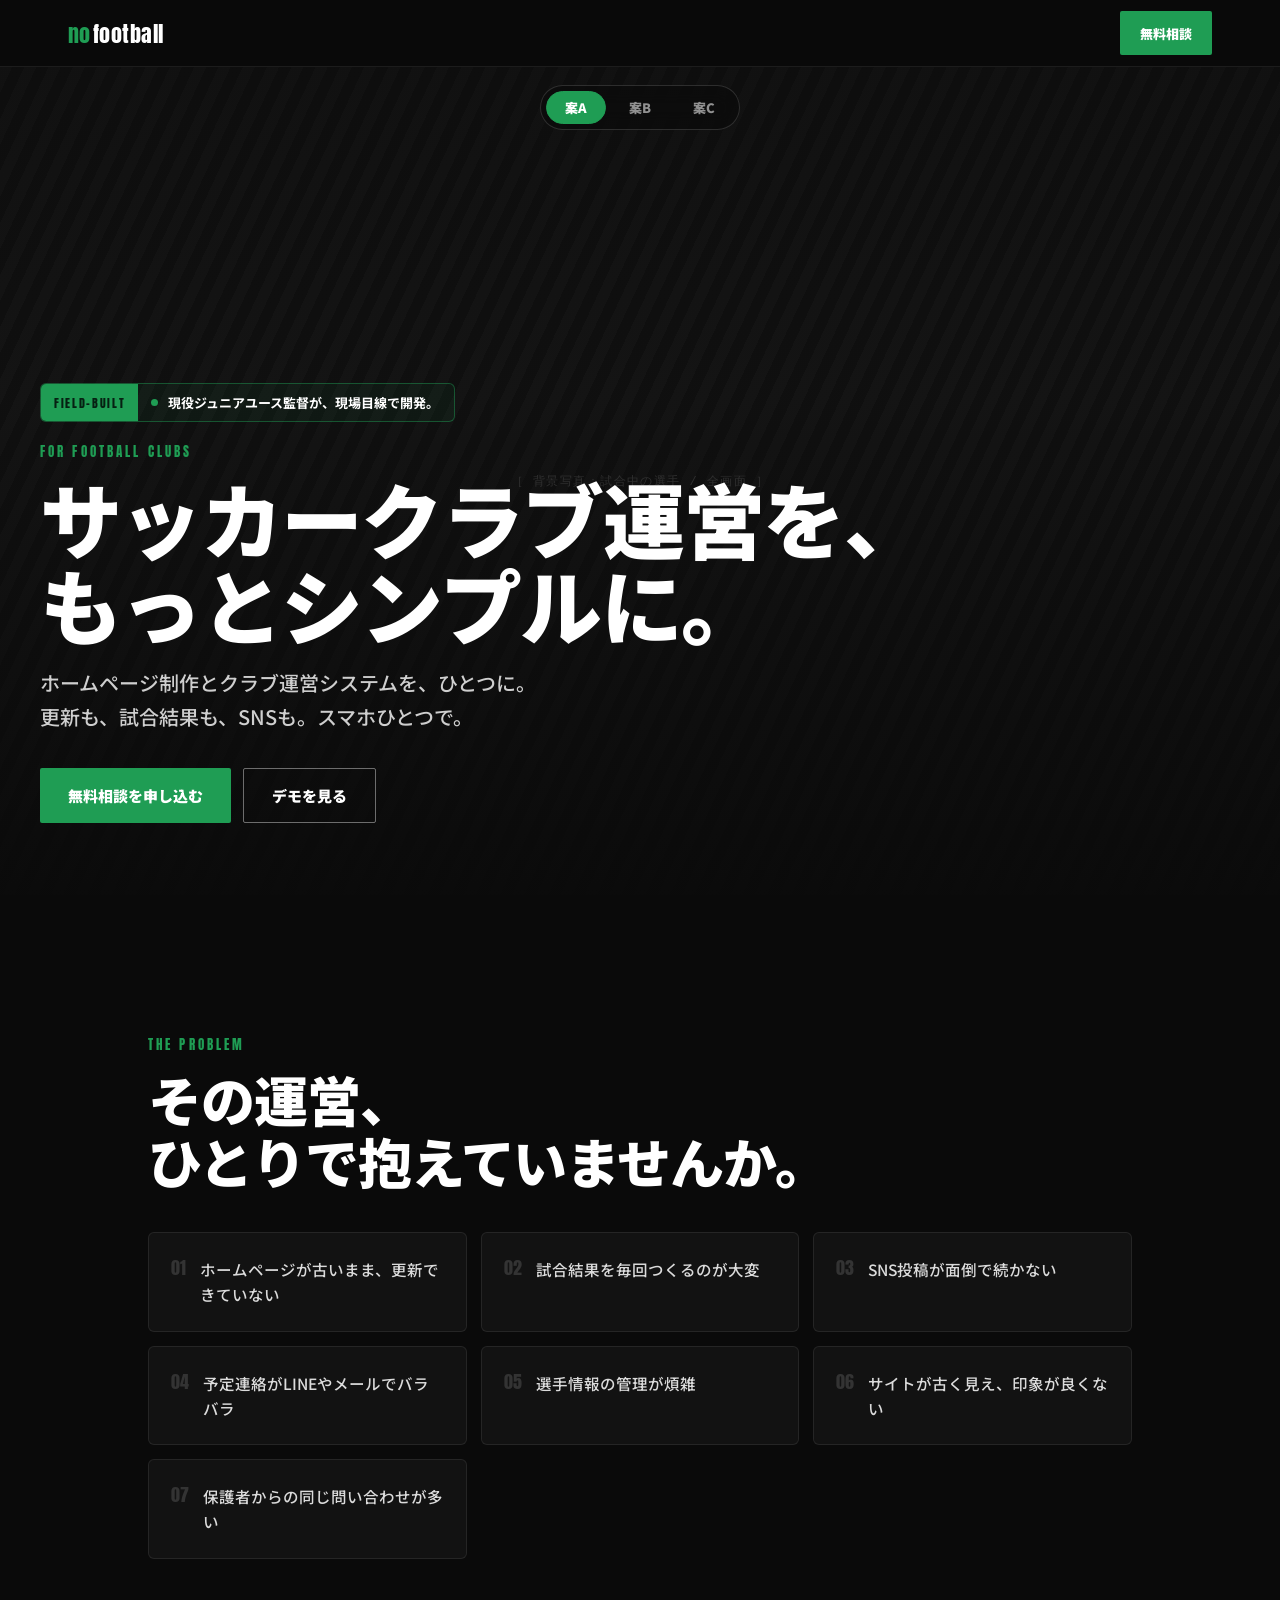
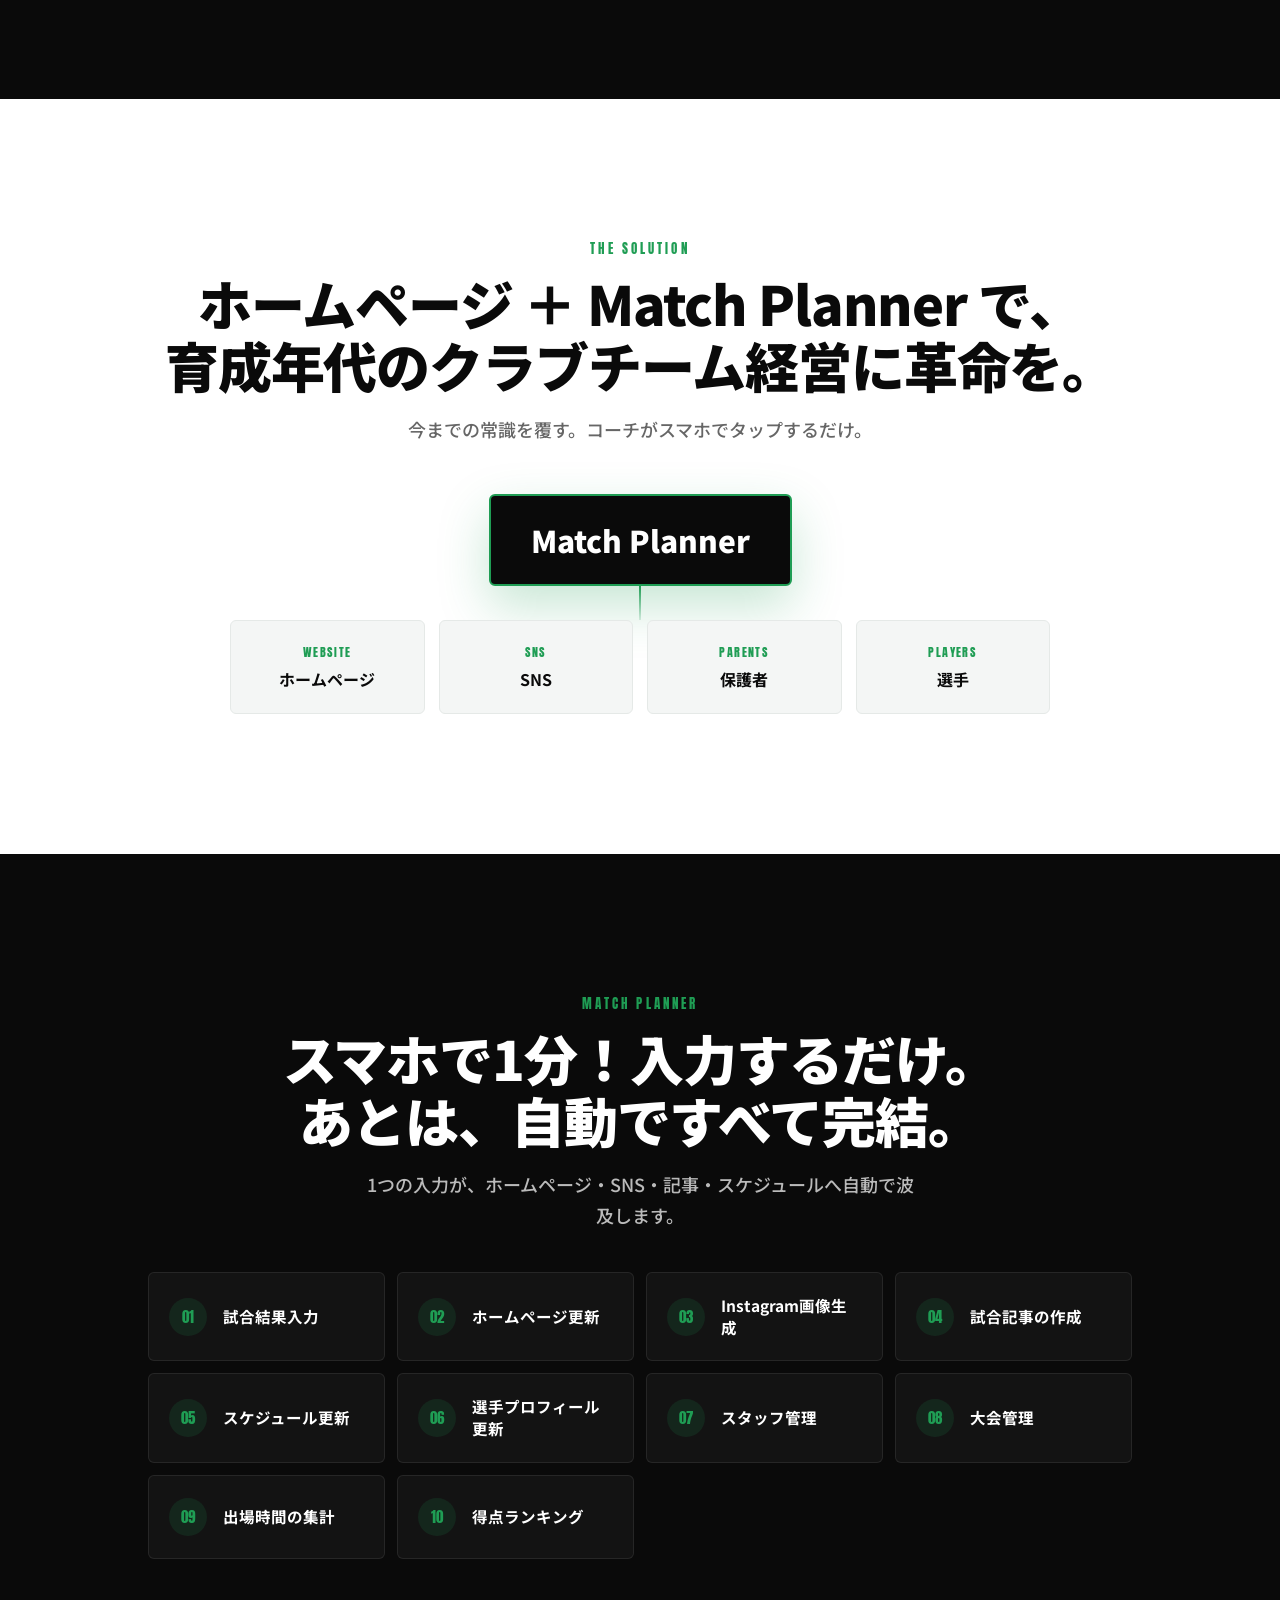
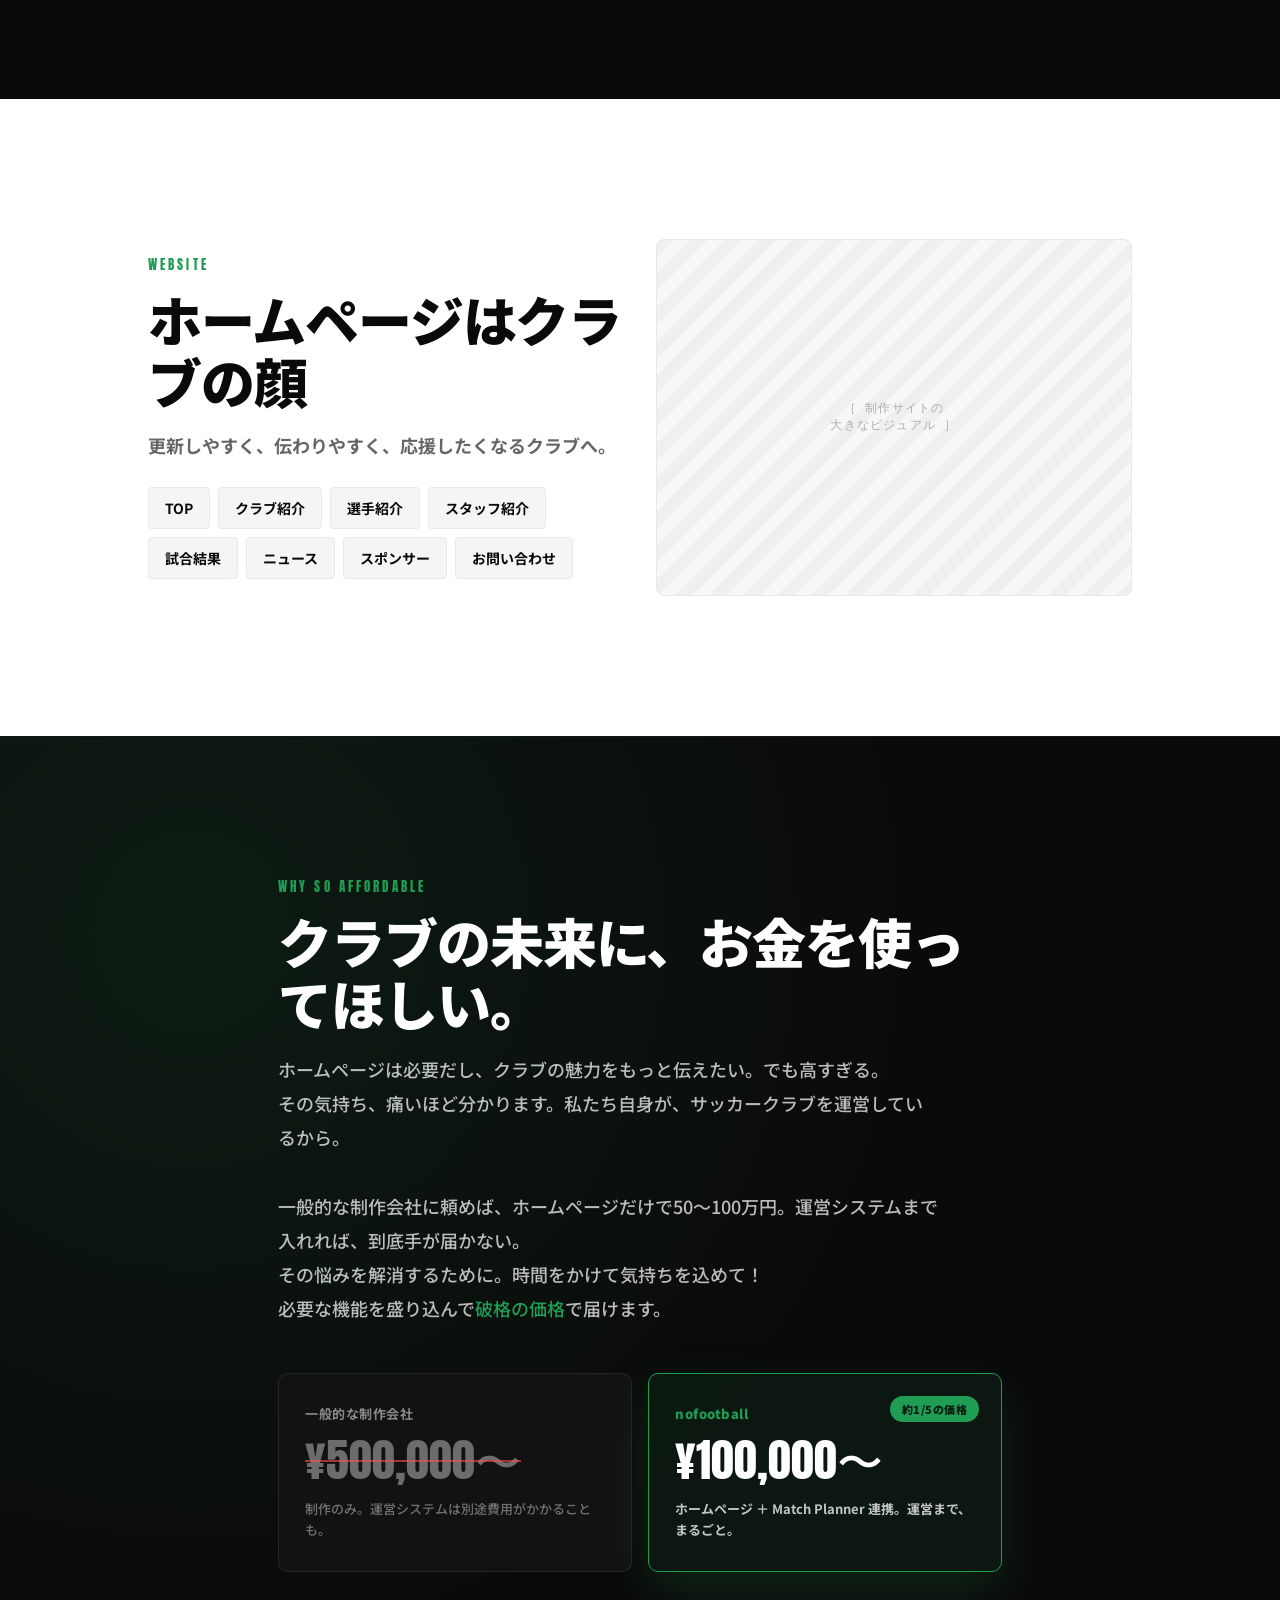
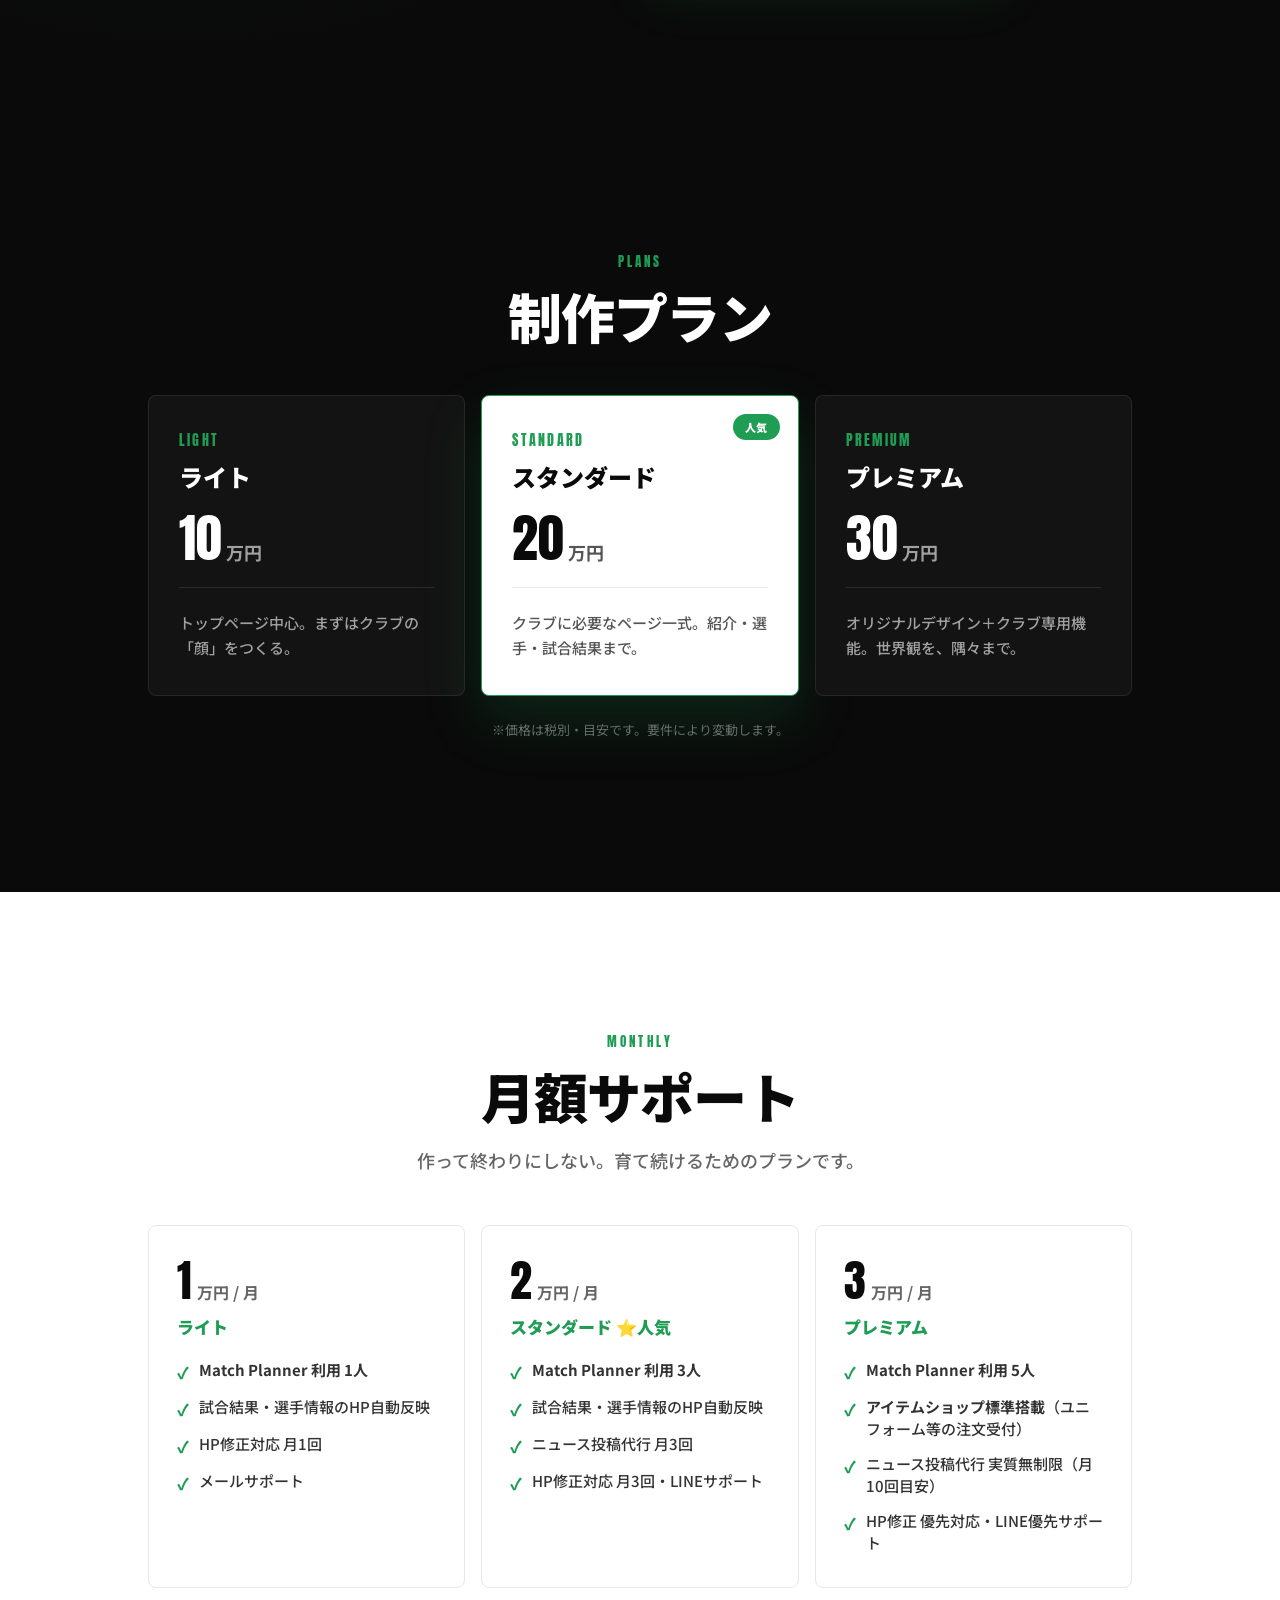
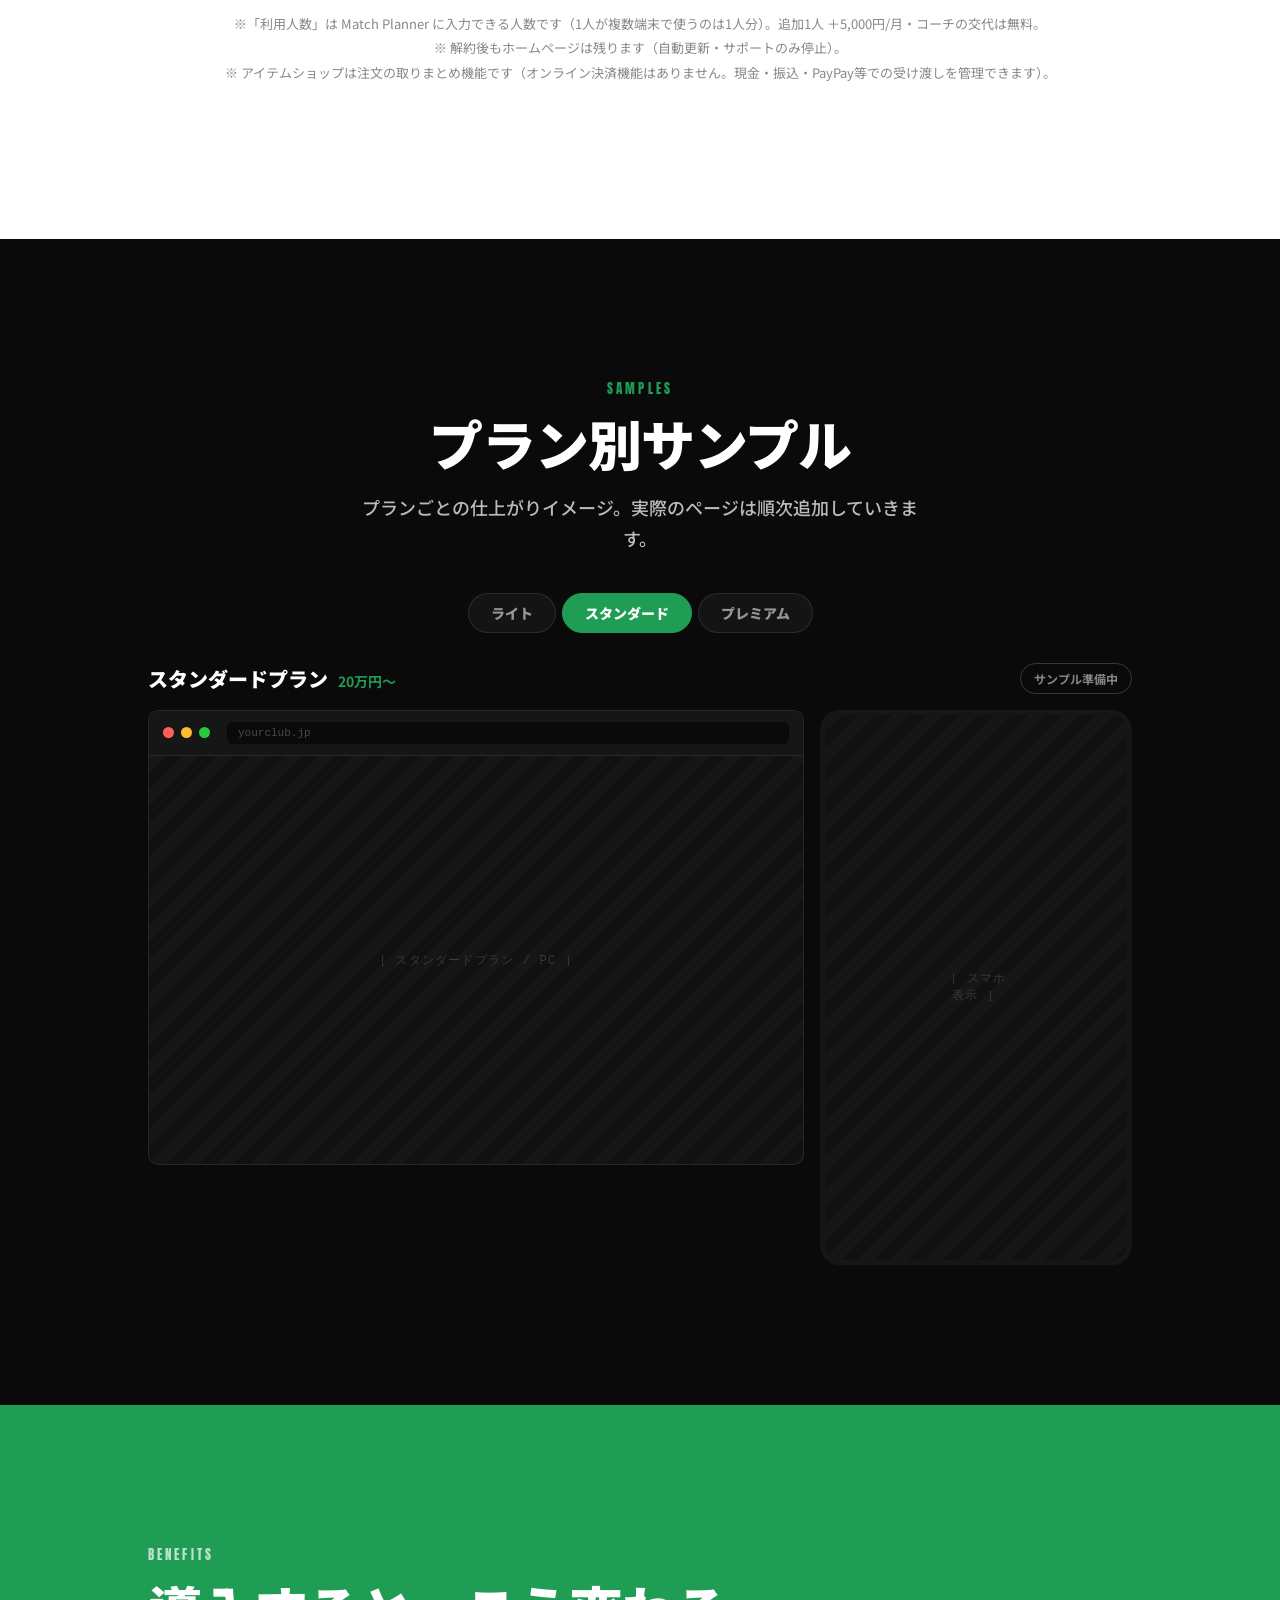
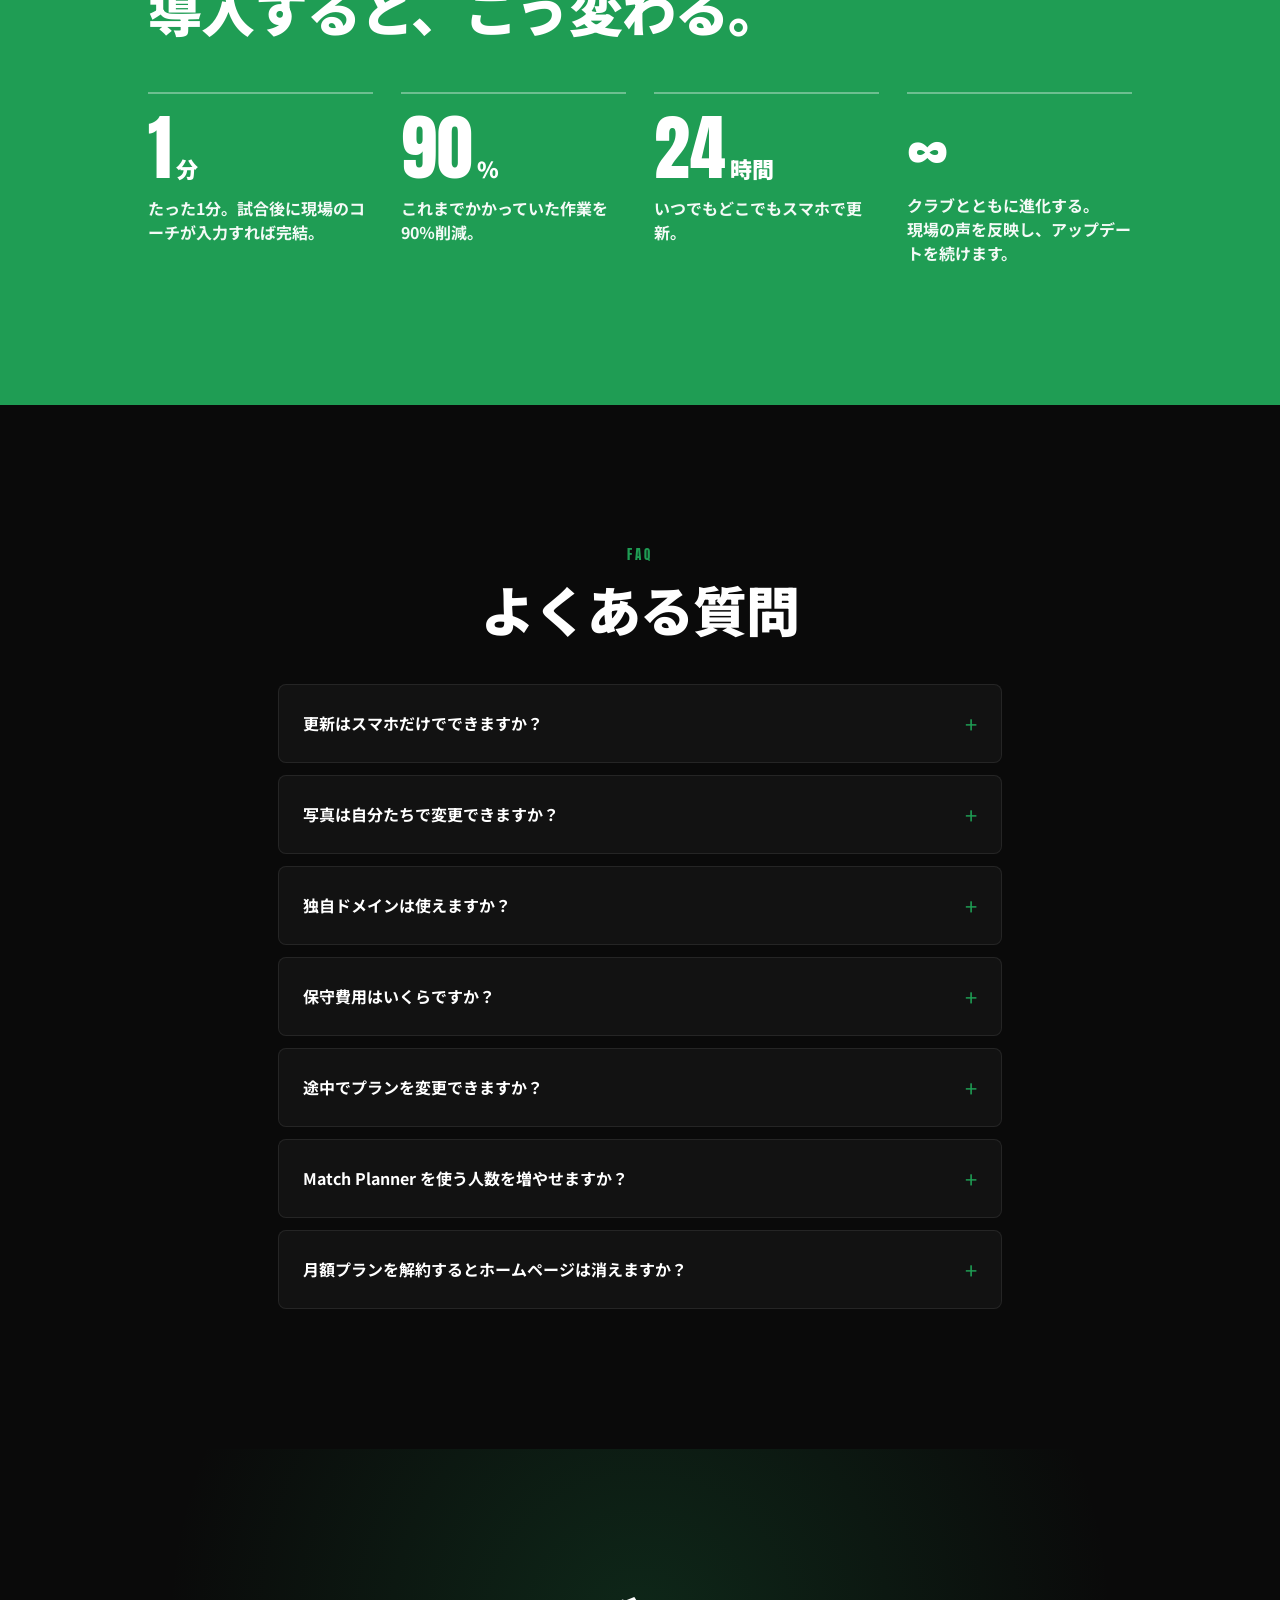
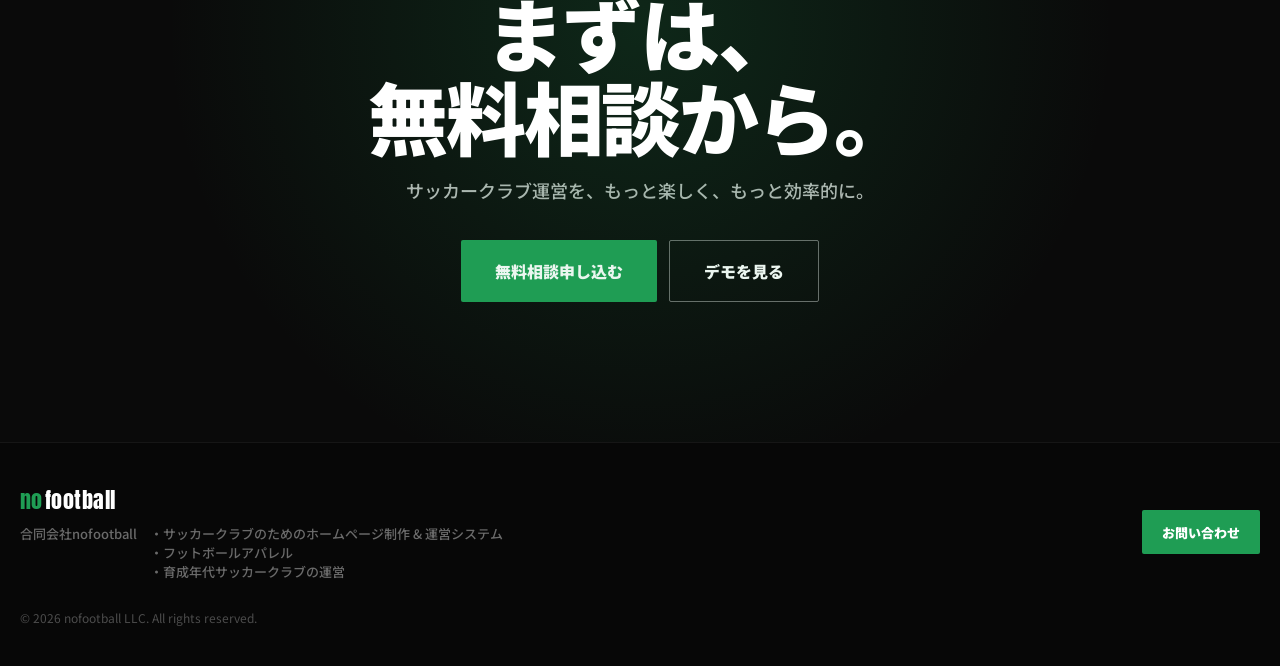
==== commit 9497e525: "料金プラン改定: 月額プラン名称統一・利用人数制・アイテムショップ(プレミアム)・申込フォームに月額選択追加 Co-Authored-By: Claude Fable 5 <noreply@anthr" ====
--- a/index.html
+++ b/index.html
@@ -248,32 +248,40 @@
     <div class="grid grid--monthly">
       <div class="monthly-card">
         <div class="monthly-card__price"><span class="monthly-card__num">1</span><span class="monthly-card__unit">万円 / 月</span></div>
-        <div class="monthly-card__name">ベーシック</div>
+        <div class="monthly-card__name">ライト</div>
         <div class="monthly-card__items">
-          <div class="check-item"><span class="check-item__mark">✓</span><span>更新サポート</span></div>
-          <div class="check-item"><span class="check-item__mark">✓</span><span>ニュース投稿代行</span></div>
-          <div class="check-item"><span class="check-item__mark">✓</span><span>選手情報の更新</span></div>
+          <div class="check-item"><span class="check-item__mark">✓</span><span><b>Match Planner 利用 1人</b></span></div>
+          <div class="check-item"><span class="check-item__mark">✓</span><span>試合結果・選手情報のHP自動反映</span></div>
+          <div class="check-item"><span class="check-item__mark">✓</span><span>HP修正対応 月1回</span></div>
+          <div class="check-item"><span class="check-item__mark">✓</span><span>メールサポート</span></div>
         </div>
       </div>
       <div class="monthly-card">
         <div class="monthly-card__price"><span class="monthly-card__num">2</span><span class="monthly-card__unit">万円 / 月</span></div>
-        <div class="monthly-card__name">アクティブ</div>
+        <div class="monthly-card__name">スタンダード ⭐人気</div>
         <div class="monthly-card__items">
-          <div class="check-item"><span class="check-item__mark">✓</span><span>試合結果の反映</span></div>
-          <div class="check-item"><span class="check-item__mark">✓</span><span>記事の自動生成</span></div>
-          <div class="check-item"><span class="check-item__mark">✓</span><span>SNS画像の作成</span></div>
+          <div class="check-item"><span class="check-item__mark">✓</span><span><b>Match Planner 利用 3人</b></span></div>
+          <div class="check-item"><span class="check-item__mark">✓</span><span>試合結果・選手情報のHP自動反映</span></div>
+          <div class="check-item"><span class="check-item__mark">✓</span><span>ニュース投稿代行 月3回</span></div>
+          <div class="check-item"><span class="check-item__mark">✓</span><span>HP修正対応 月3回・LINEサポート</span></div>
         </div>
       </div>
       <div class="monthly-card">
         <div class="monthly-card__price"><span class="monthly-card__num">3</span><span class="monthly-card__unit">万円 / 月</span></div>
-        <div class="monthly-card__name">フルサポート</div>
+        <div class="monthly-card__name">プレミアム</div>
         <div class="monthly-card__items">
-          <div class="check-item"><span class="check-item__mark">✓</span><span>Match Planner 全機能</span></div>
-          <div class="check-item"><span class="check-item__mark">✓</span><span>運営支援</span></div>
-          <div class="check-item"><span class="check-item__mark">✓</span><span>優先サポート</span></div>
-        </div>
-      </div>
-    </div>
+          <div class="check-item"><span class="check-item__mark">✓</span><span><b>Match Planner 利用 5人</b></span></div>
+          <div class="check-item"><span class="check-item__mark">✓</span><span><b>アイテムショップ標準搭載</b>（ユニフォーム等の注文受付）</span></div>
+          <div class="check-item"><span class="check-item__mark">✓</span><span>ニュース投稿代行 実質無制限（月10回目安）</span></div>
+          <div class="check-item"><span class="check-item__mark">✓</span><span>HP修正 優先対応・LINE優先サポート</span></div>
+        </div>
+      </div>
+    </div>
+    <p class="plan-note plan-note--light">
+      ※「利用人数」は Match Planner に入力できる人数です（1人が複数端末で使うのは1人分）。追加1人 ＋5,000円/月・コーチの交代は無料。<br>
+      ※ 解約後もホームページは残ります（自動更新・サポートのみ停止）。<br>
+      ※ アイテムショップは注文の取りまとめ機能です（オンライン決済機能はありません。現金・振込・PayPay等での受け渡しを管理できます）。
+    </p>
   </div>
 </section>
 
@@ -390,6 +398,20 @@
         </button>
         <div class="faq-item__a">いつでも変更可能です。クラブの成長に合わせて、機能やサポート範囲を調整できます。</div>
       </div>
+      <div class="faq-item">
+        <button type="button" class="faq-item__q">
+          <span>Match Planner を使う人数を増やせますか？</span>
+          <span class="faq-item__icon">+</span>
+        </button>
+        <div class="faq-item__a">プランの人数（ライト1人・スタンダード3人・プレミアム5人）に加えて、追加1人あたり月5,000円で増やせます。コーチの交代（入れ替え）は無料です。</div>
+      </div>
+      <div class="faq-item">
+        <button type="button" class="faq-item__q">
+          <span>月額プランを解約するとホームページは消えますか？</span>
+          <span class="faq-item__icon">+</span>
+        </button>
+        <div class="faq-item__a">消えません。ホームページは制作費をいただいた時点でクラブのものです。解約後は試合結果などの自動更新とサポートが停止するだけで、サイト自体はそのまま残ります。</div>
+      </div>
     </div>
   </div>
 </section>
--- a/css/style.css
+++ b/css/style.css
@@ -463,6 +463,7 @@
 .plan-card__desc { margin: 22px 0 0; color: rgba(255, 255, 255, .6); font-weight: 500; font-size: 15px; line-height: 1.7; }
 .plan-card--highlight .plan-card__desc { color: #555; }
 .plan-note { text-align: center; color: rgba(255, 255, 255, .4); font-size: 13px; margin-top: 24px; }
+.plan-note--light { color: #888; line-height: 1.9; }
 
 /* ===== affordable pricing ===== */
 .affordable {
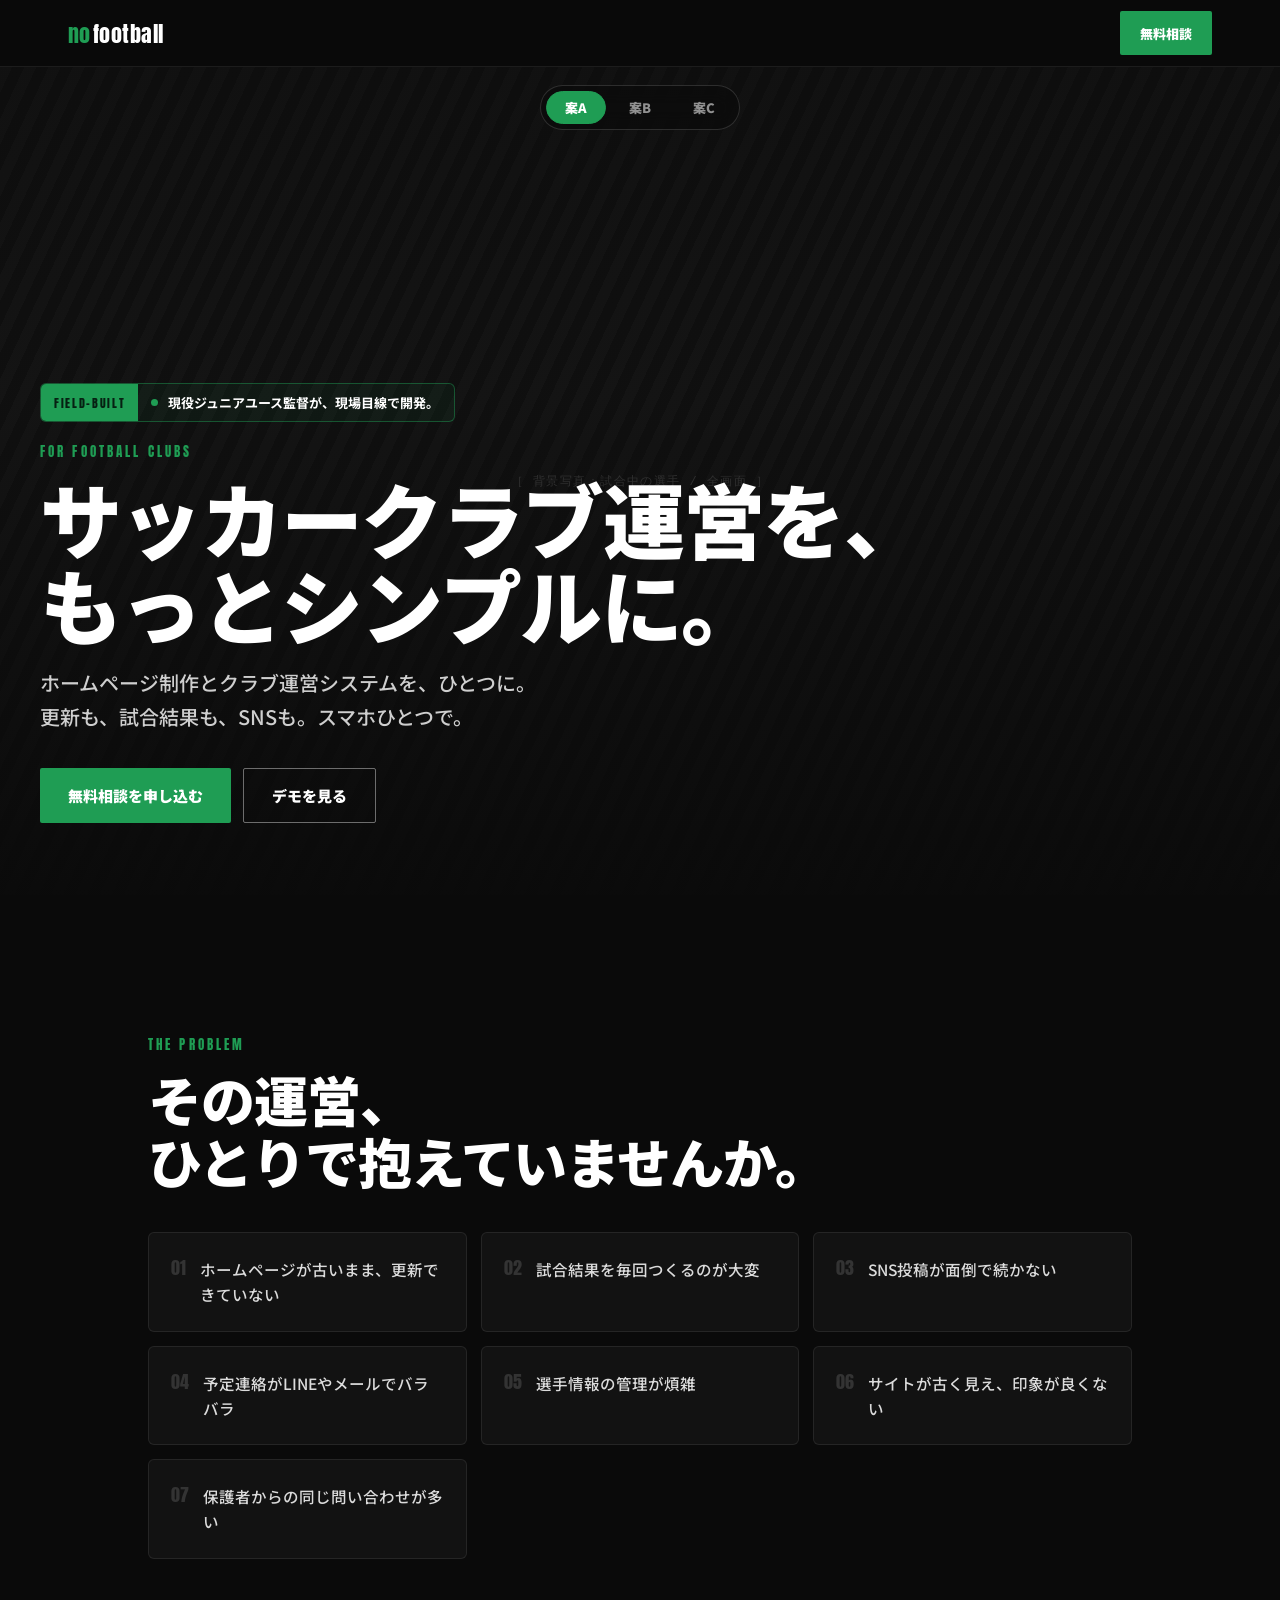
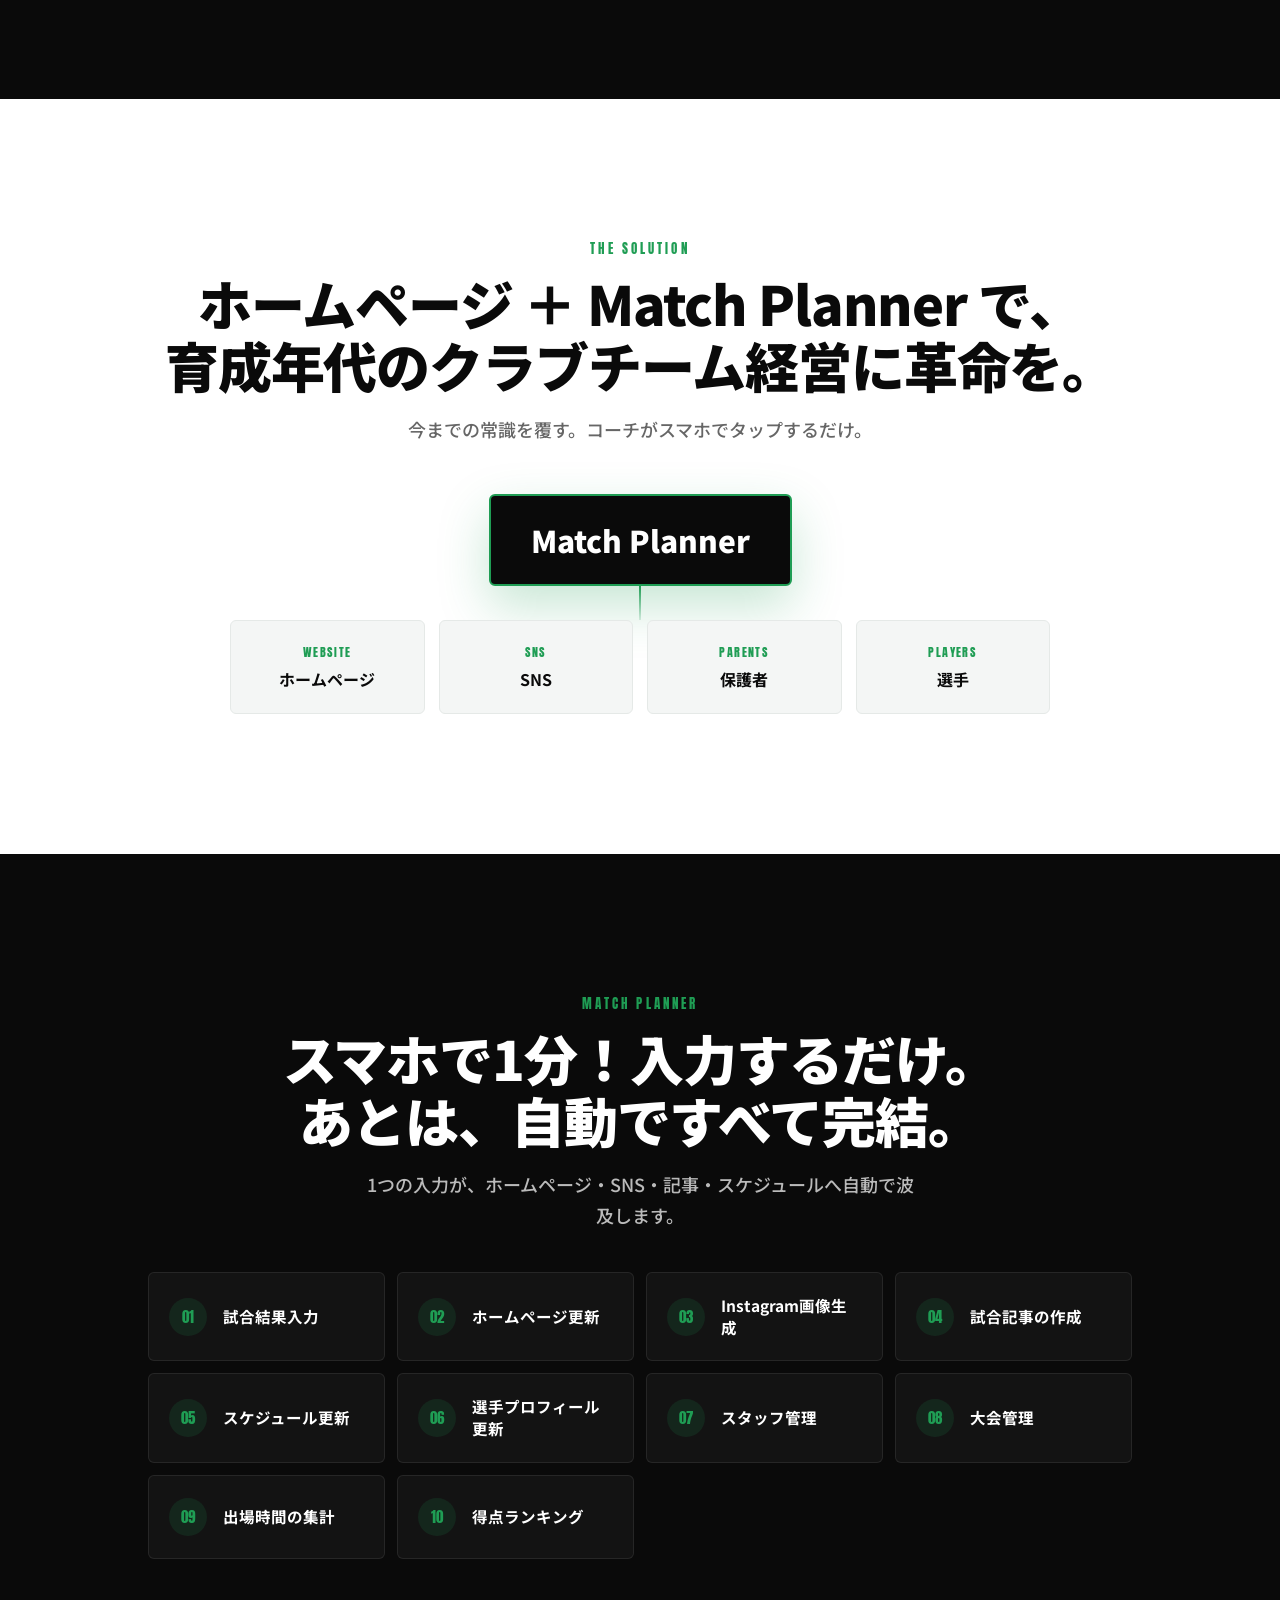
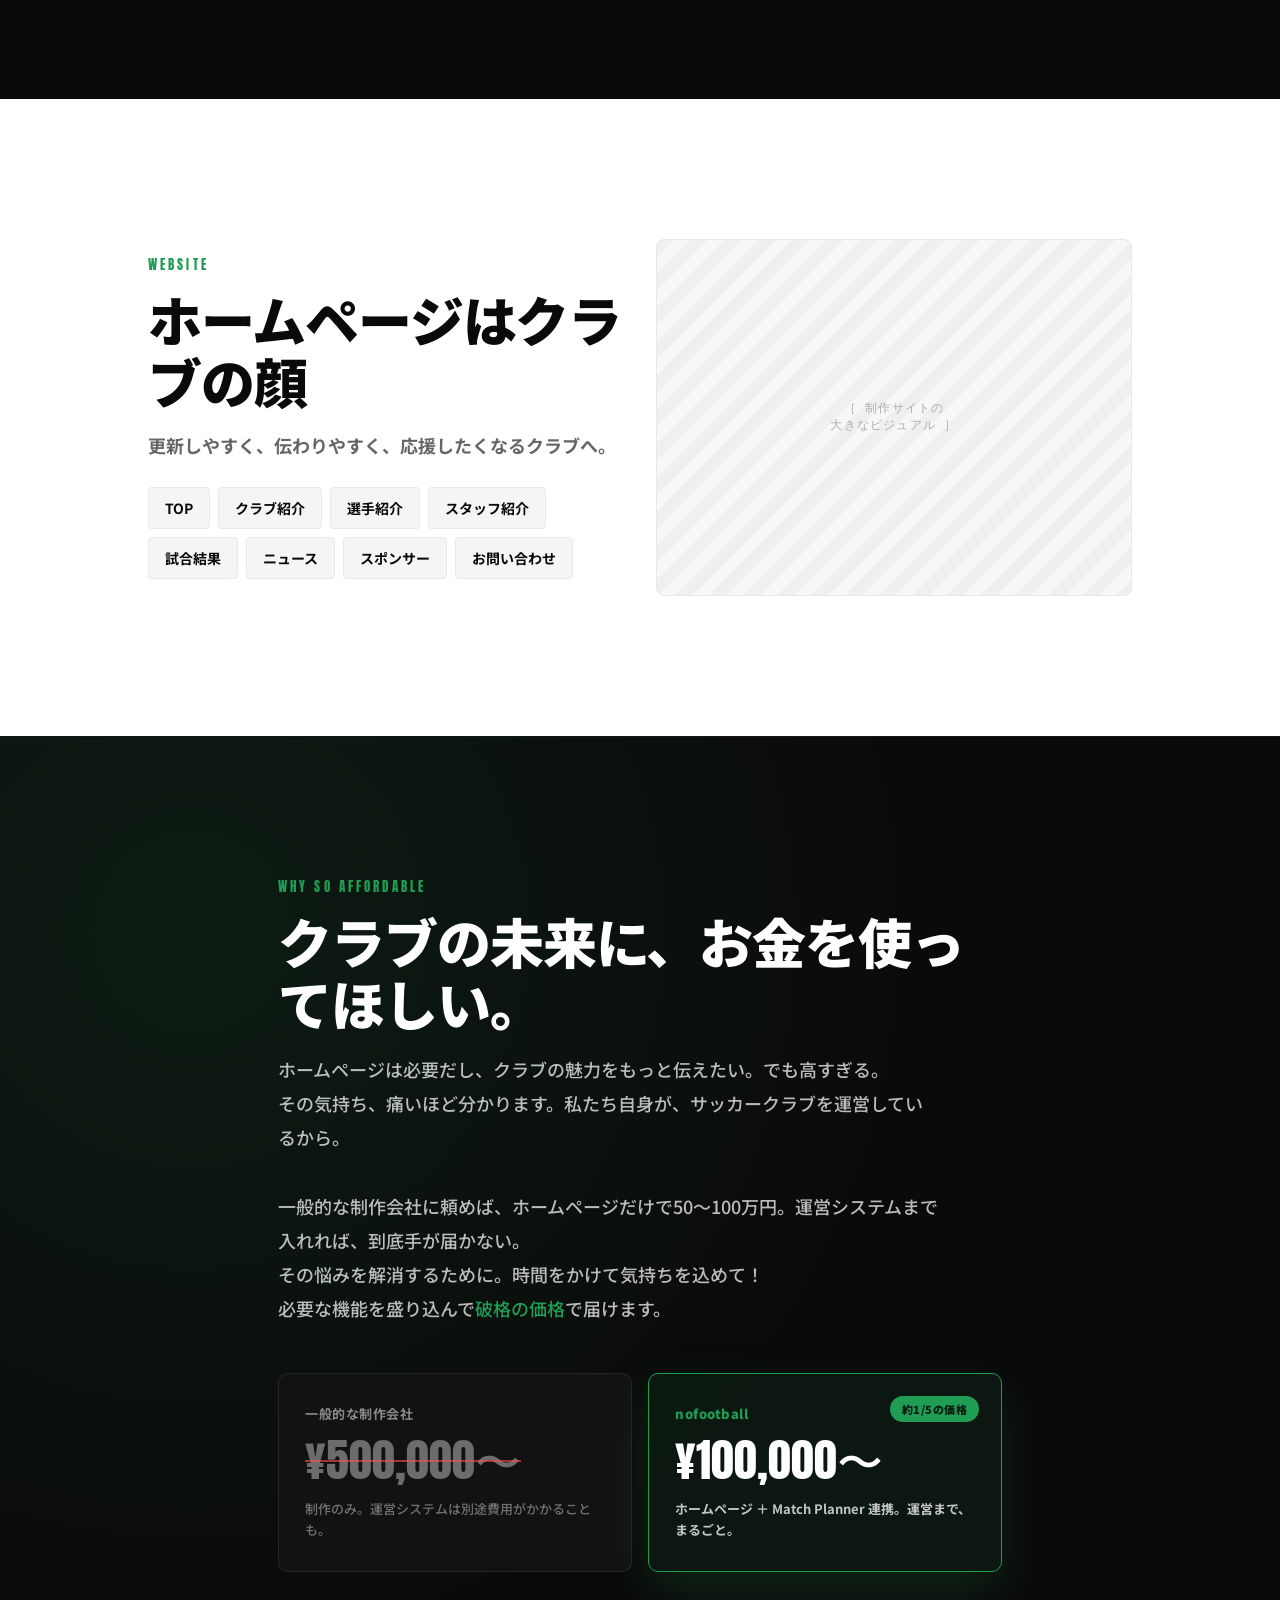
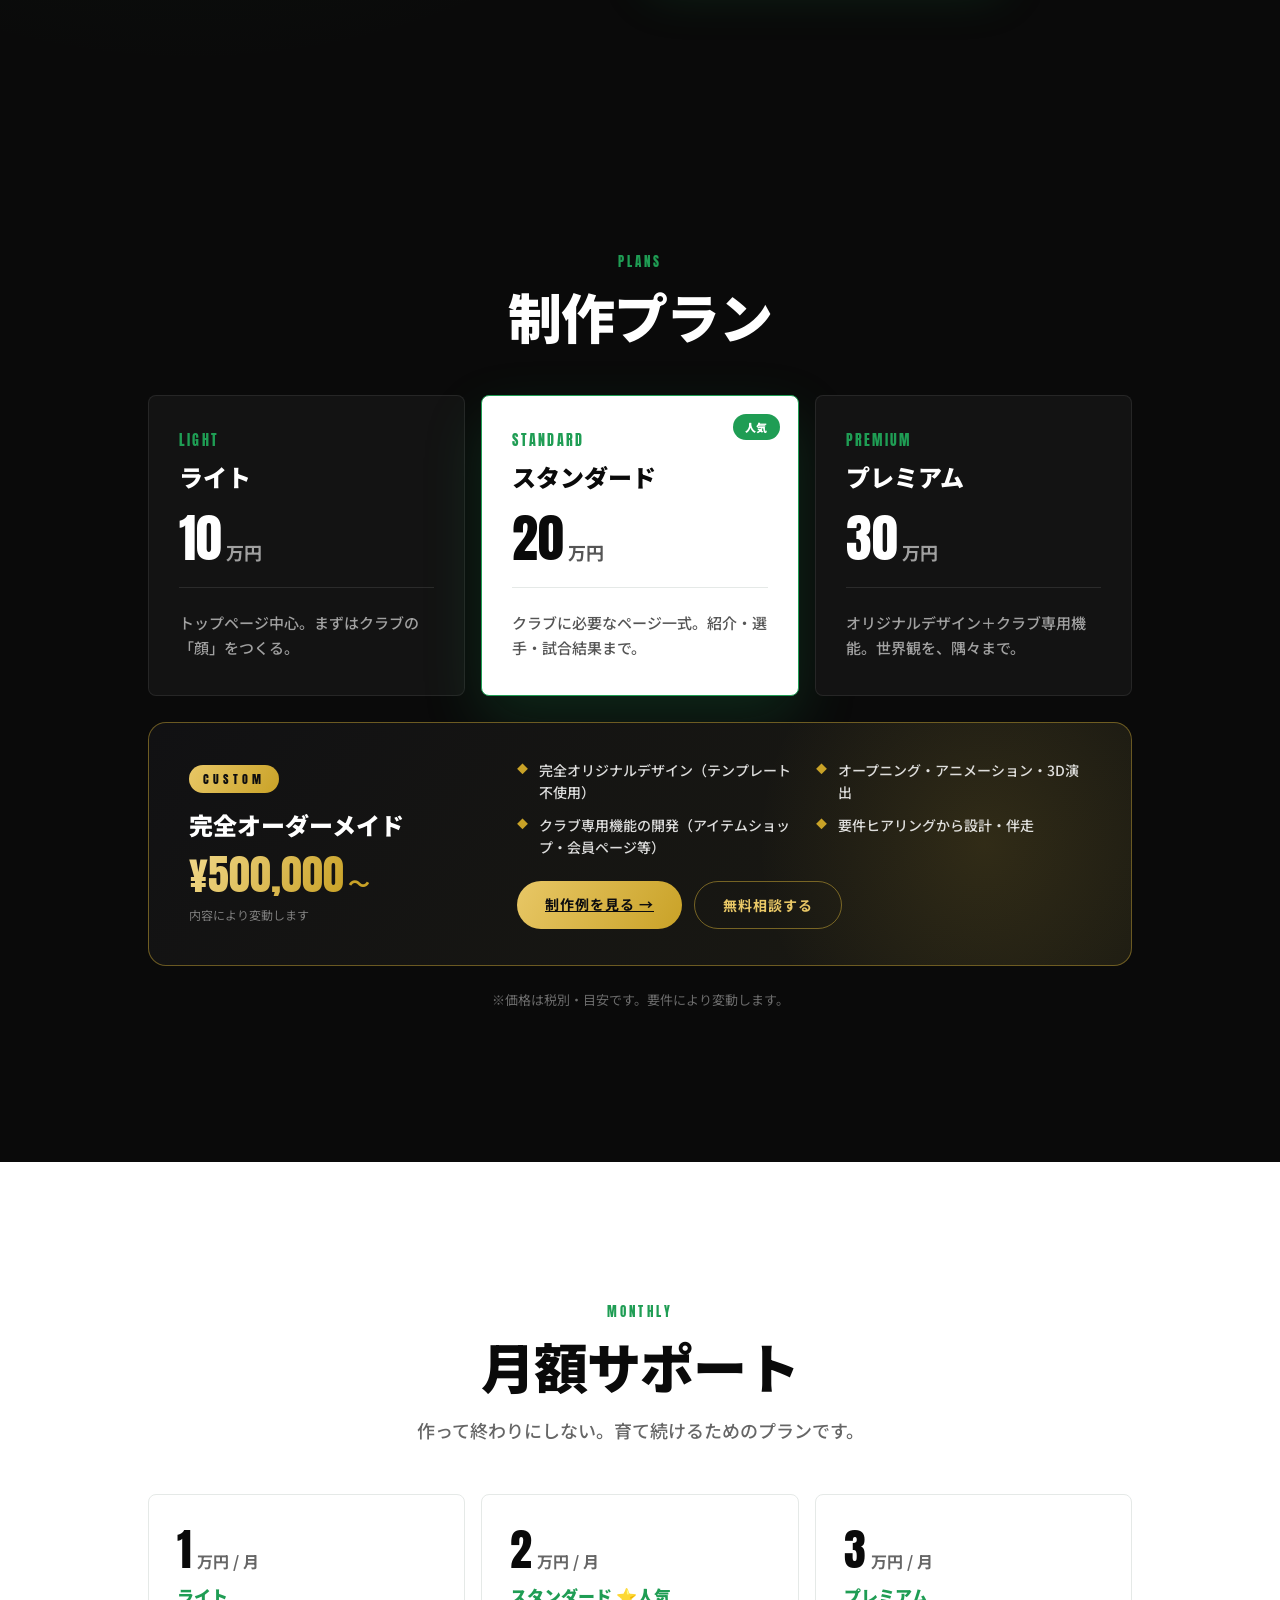
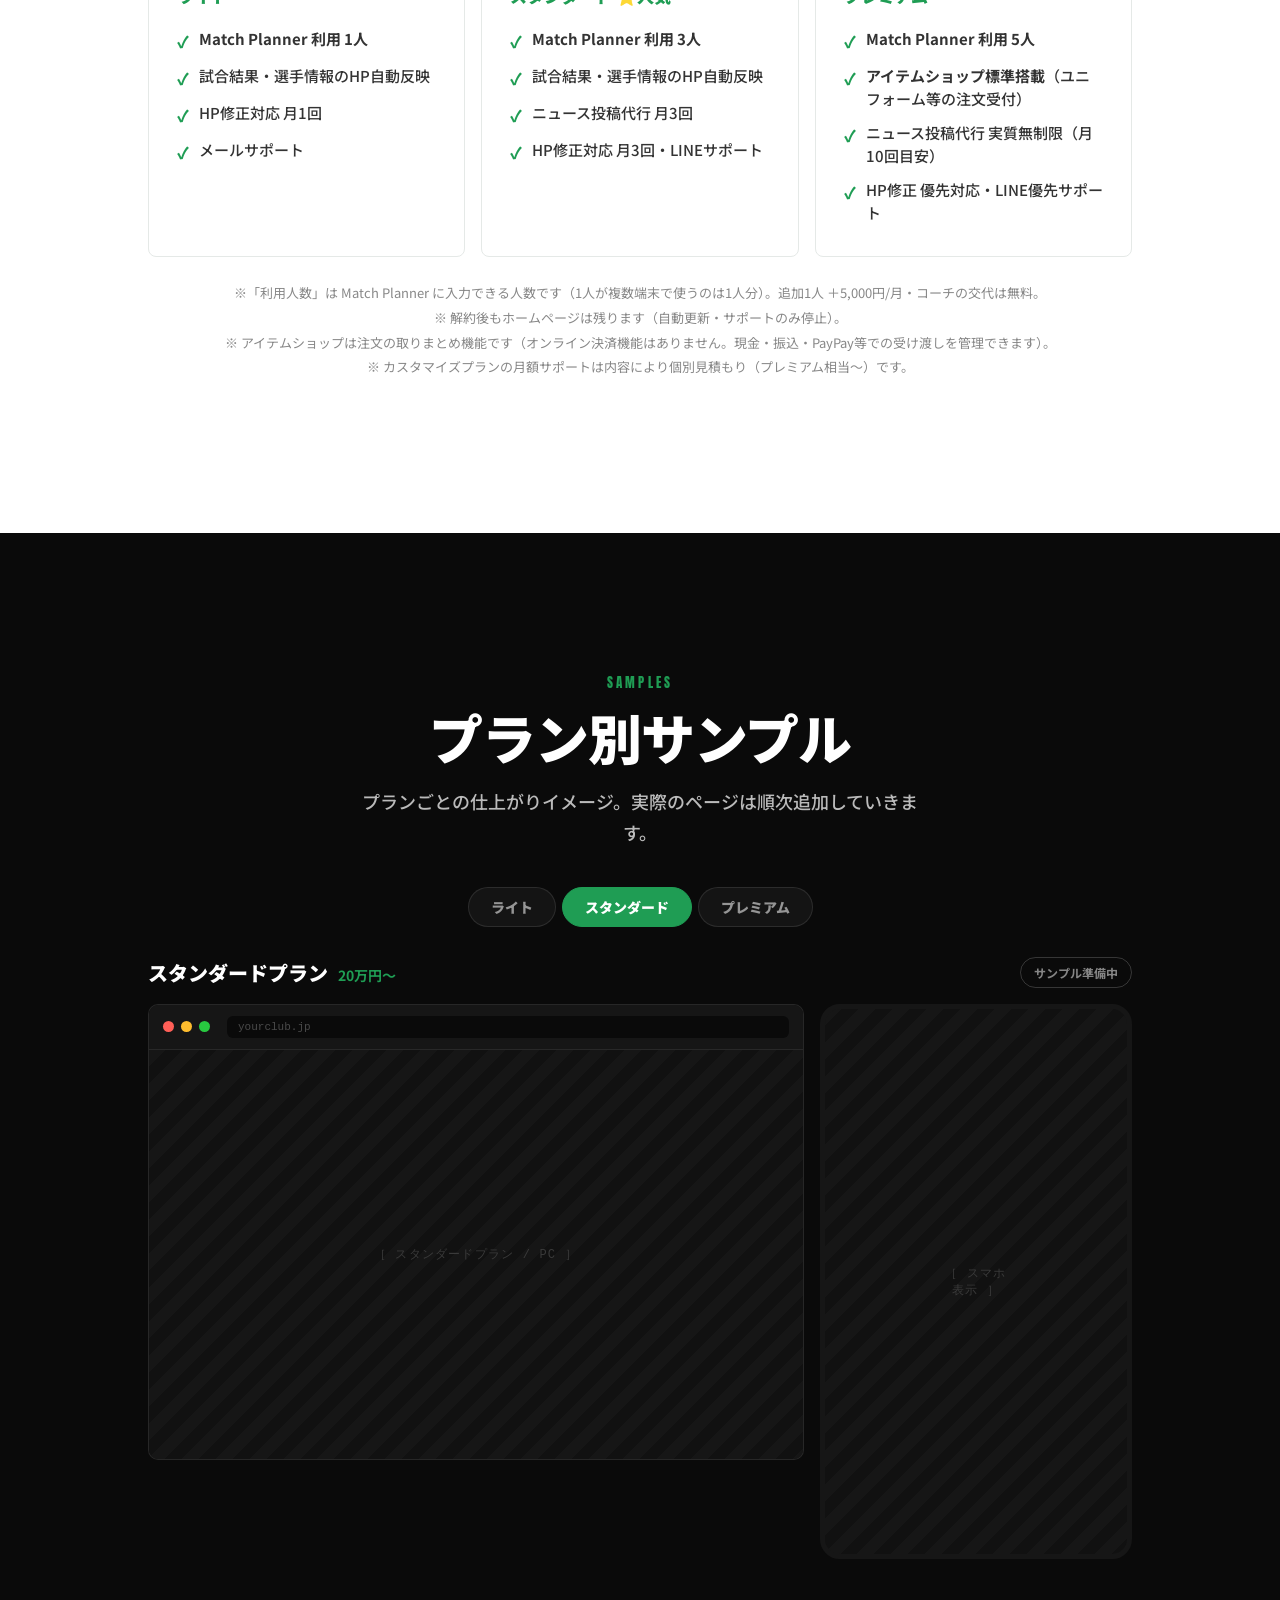
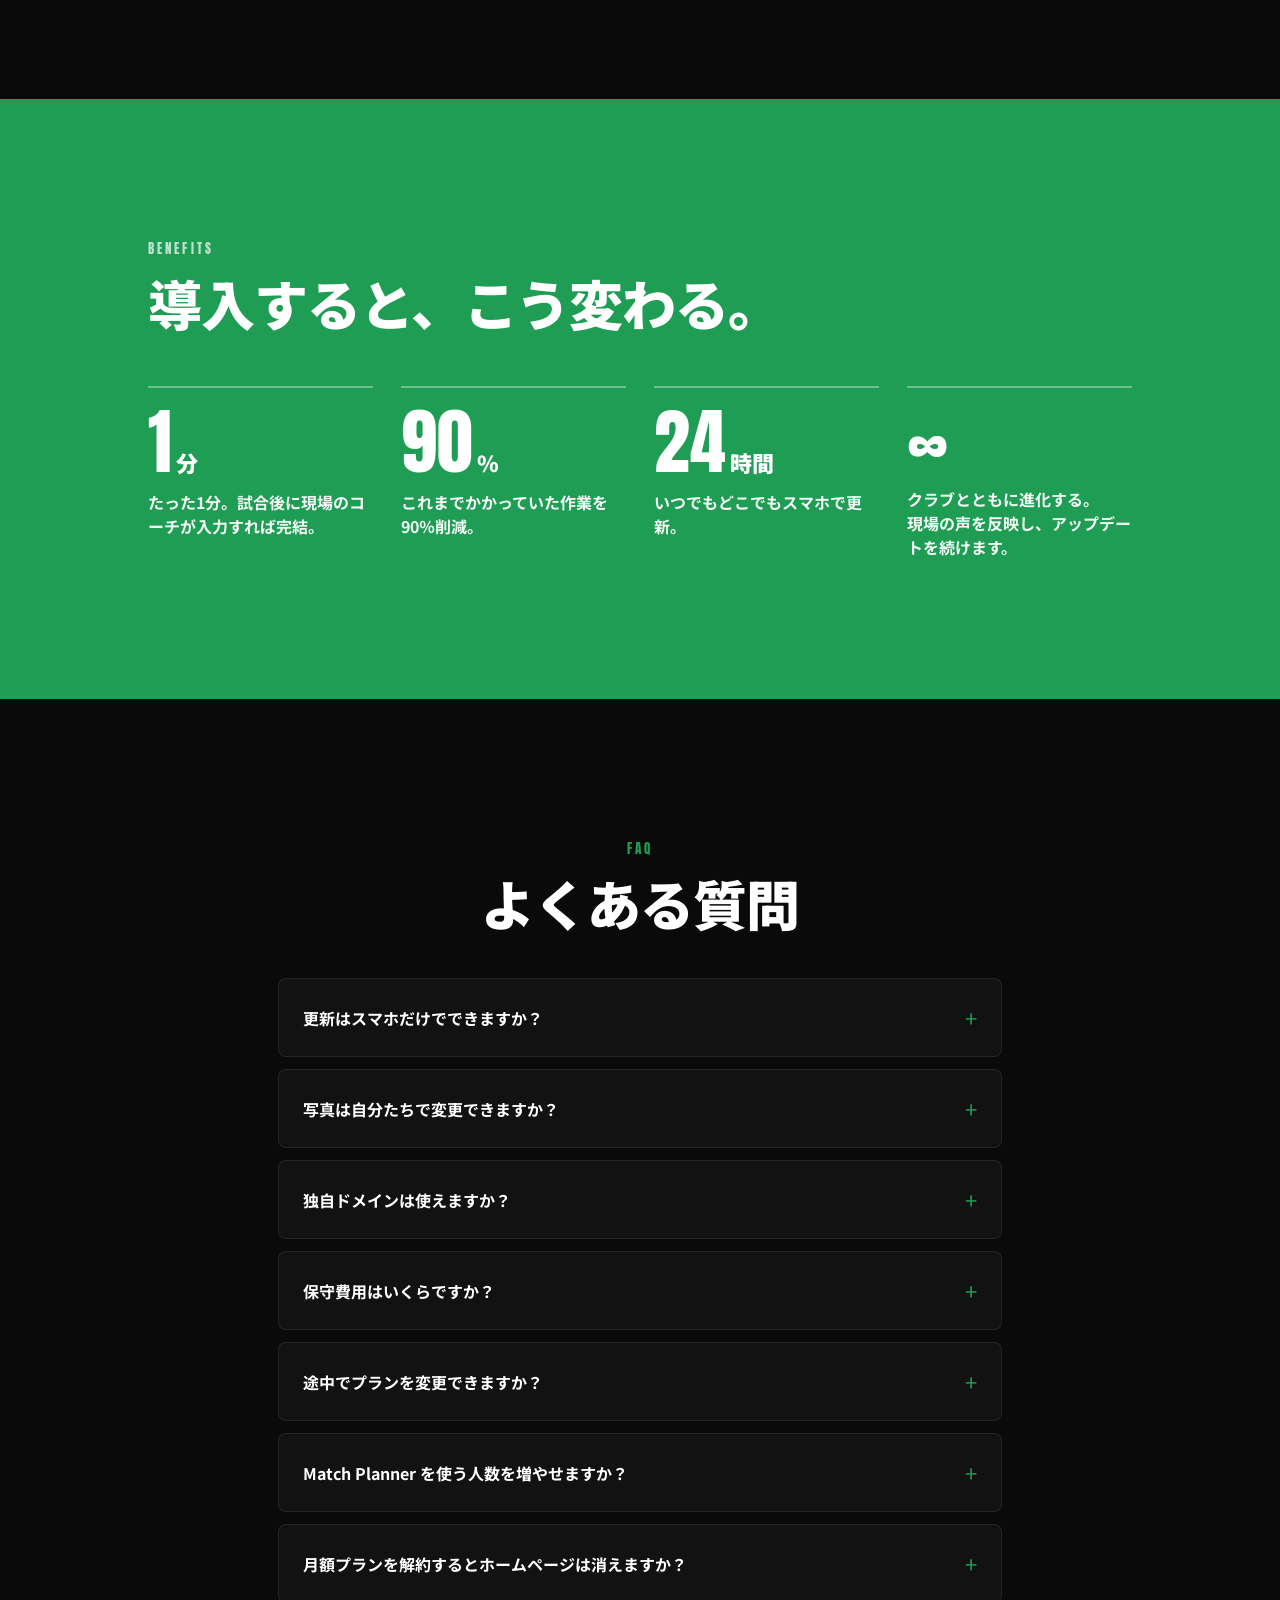
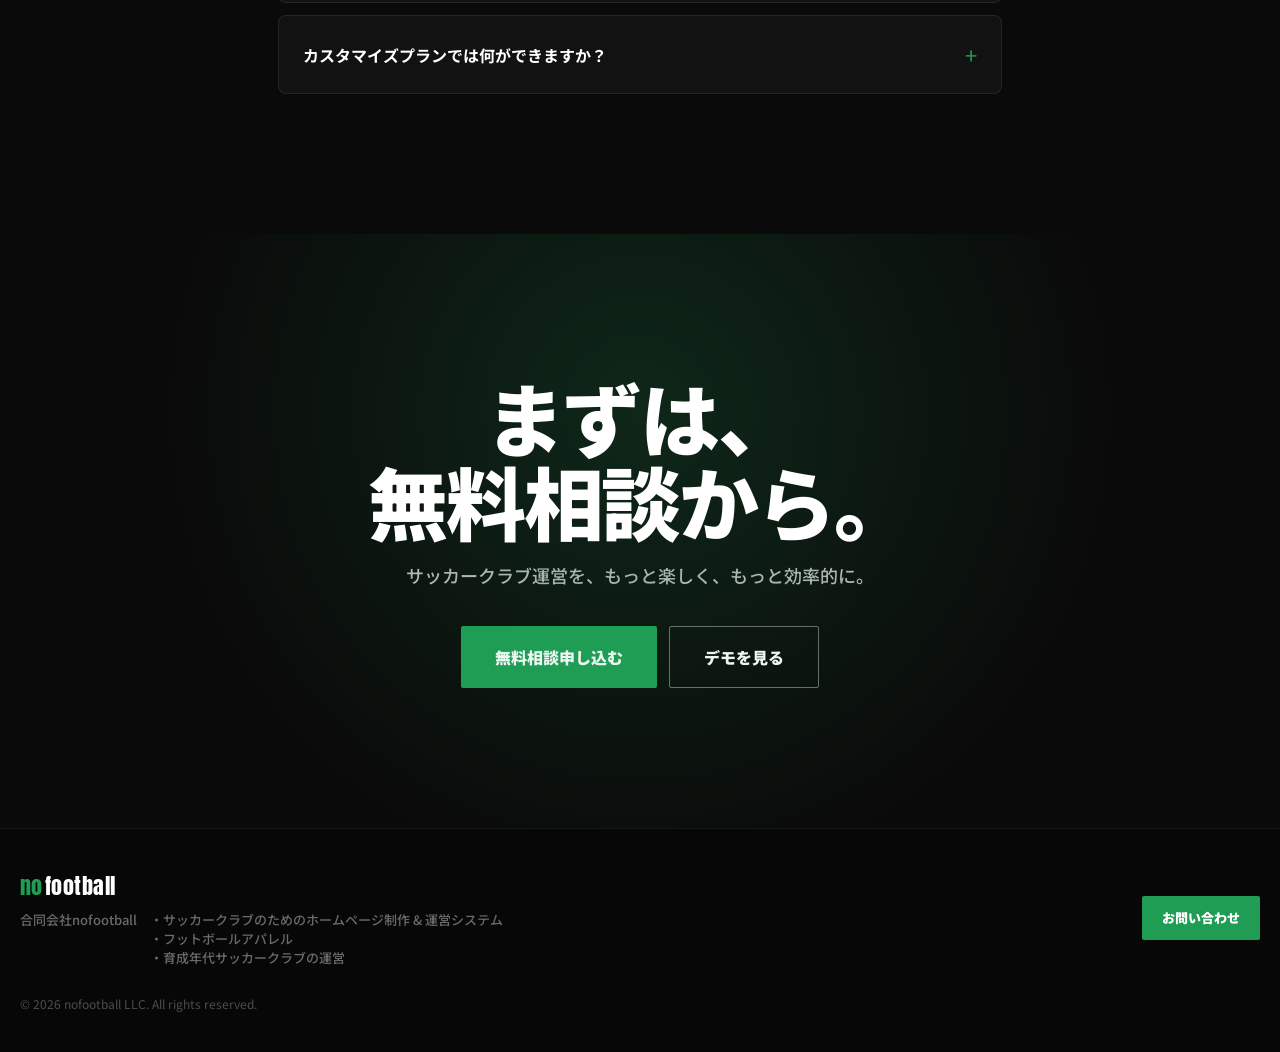
==== commit 32baa1c9: "カスタマイズプラン追加: 別格CUSTOM枠(50万円〜)・グランデ制作実例リンク・月額注記・FAQ Co-Authored-By: Claude Fable 5 <noreply@anthropic" ====
--- a/index.html
+++ b/index.html
@@ -234,6 +234,29 @@
         <p class="plan-card__desc">オリジナルデザイン＋クラブ専用機能。世界観を、隅々まで。</p>
       </div>
     </div>
+
+    <!-- カスタマイズプラン（別格枠） -->
+    <div class="custom-card">
+      <div class="custom-card__left">
+        <span class="custom-card__tag">CUSTOM</span>
+        <div class="custom-card__name">完全オーダーメイド</div>
+        <div class="custom-card__price"><span class="custom-card__num">¥500,000</span><span class="custom-card__from">〜</span></div>
+        <div class="custom-card__note">内容により変動します</div>
+      </div>
+      <div class="custom-card__body">
+        <ul class="custom-card__features">
+          <li>完全オリジナルデザイン（テンプレート不使用）</li>
+          <li>オープニング・アニメーション・3D演出</li>
+          <li>クラブ専用機能の開発（アイテムショップ・会員ページ等）</li>
+          <li>要件ヒアリングから設計・伴走</li>
+        </ul>
+        <div class="custom-card__btns">
+          <a href="https://tabatatsu109-netizen.github.io/football-hp-templates/deployments/grande/index.html" target="_blank" rel="noopener" class="custom-card__btn custom-card__btn--gold">制作例を見る →</a>
+          <button type="button" class="custom-card__btn custom-card__btn--ghost" data-open-modal="consult">無料相談する</button>
+        </div>
+      </div>
+    </div>
+
     <p class="plan-note">※価格は税別・目安です。要件により変動します。</p>
   </div>
 </section>
@@ -280,7 +303,8 @@
     <p class="plan-note plan-note--light">
       ※「利用人数」は Match Planner に入力できる人数です（1人が複数端末で使うのは1人分）。追加1人 ＋5,000円/月・コーチの交代は無料。<br>
       ※ 解約後もホームページは残ります（自動更新・サポートのみ停止）。<br>
-      ※ アイテムショップは注文の取りまとめ機能です（オンライン決済機能はありません。現金・振込・PayPay等での受け渡しを管理できます）。
+      ※ アイテムショップは注文の取りまとめ機能です（オンライン決済機能はありません。現金・振込・PayPay等での受け渡しを管理できます）。<br>
+      ※ カスタマイズプランの月額サポートは内容により個別見積もり（プレミアム相当〜）です。
     </p>
   </div>
 </section>
@@ -412,6 +436,13 @@
         </button>
         <div class="faq-item__a">消えません。ホームページは制作費をいただいた時点でクラブのものです。解約後は試合結果などの自動更新とサポートが停止するだけで、サイト自体はそのまま残ります。</div>
       </div>
+      <div class="faq-item">
+        <button type="button" class="faq-item__q">
+          <span>カスタマイズプランでは何ができますか？</span>
+          <span class="faq-item__icon">+</span>
+        </button>
+        <div class="faq-item__a">テンプレートを使わない完全オリジナルデザインに加え、オープニング演出・アニメーション・3D表現、アイテムショップや会員ページなどクラブ専用機能の開発まで、要件のヒアリングから一緒に作り上げます。料金は50万円〜（内容により変動）。制作例は「制作プラン」のCUSTOM枠からご覧いただけます。</div>
+      </div>
     </div>
   </div>
 </section>
--- a/css/style.css
+++ b/css/style.css
@@ -465,6 +465,80 @@
 .plan-note { text-align: center; color: rgba(255, 255, 255, .4); font-size: 13px; margin-top: 24px; }
 .plan-note--light { color: #888; line-height: 1.9; }
 
+/* ===== custom plan（別格枠） ===== */
+.custom-card {
+  margin-top: 26px;
+  display: grid;
+  grid-template-columns: 290px 1fr;
+  gap: 38px;
+  align-items: center;
+  background: linear-gradient(135deg, #111113, #1b1a12);
+  border: 1px solid rgba(212, 175, 55, 0.45);
+  border-radius: 18px;
+  padding: 36px 40px;
+  position: relative;
+  overflow: hidden;
+}
+.custom-card::before {
+  content: '';
+  position: absolute; top: -50%; right: -8%;
+  width: 46%; height: 200%;
+  background: radial-gradient(closest-side, rgba(212, 175, 55, 0.13), transparent);
+  pointer-events: none;
+}
+.custom-card__tag {
+  display: inline-block;
+  font-family: var(--font-display);
+  font-size: 12px; letter-spacing: 4px;
+  color: #0d0d0f;
+  background: linear-gradient(120deg, #e8c766, #c9a227);
+  padding: 5px 14px; border-radius: 999px;
+  margin-bottom: 14px;
+}
+.custom-card__name { color: #fff; font-size: 24px; font-weight: 900; margin-bottom: 12px; }
+.custom-card__price { display: flex; align-items: baseline; gap: 4px; }
+.custom-card__num {
+  font-family: var(--font-display);
+  font-size: 42px; line-height: 1;
+  background: linear-gradient(120deg, #f0d788, #c9a227);
+  -webkit-background-clip: text; background-clip: text;
+  color: transparent;
+}
+.custom-card__from { color: #c9a227; font-size: 22px; font-weight: 700; }
+.custom-card__note { color: rgba(255, 255, 255, 0.45); font-size: 12px; margin-top: 8px; }
+.custom-card__features { list-style: none; margin: 0 0 22px; padding: 0; display: grid; grid-template-columns: 1fr 1fr; gap: 10px 24px; }
+.custom-card__features li {
+  position: relative; padding-left: 22px;
+  color: rgba(255, 255, 255, 0.85); font-size: 14px; font-weight: 500; line-height: 1.6;
+}
+.custom-card__features li::before {
+  content: '◆'; position: absolute; left: 0; top: 1px;
+  color: #c9a227; font-size: 11px;
+}
+.custom-card__btns { display: flex; gap: 12px; flex-wrap: wrap; }
+.custom-card__btn {
+  display: inline-block; cursor: pointer;
+  font-weight: 700; font-size: 14px; letter-spacing: 1px;
+  padding: 13px 28px; border-radius: 999px;
+  transition: transform 0.25s, box-shadow 0.25s, background 0.25s;
+  border: none; font-family: inherit;
+}
+.custom-card__btn--gold {
+  background: linear-gradient(120deg, #e8c766, #c9a227);
+  color: #0d0d0f;
+}
+.custom-card__btn--gold:hover { transform: translateY(-2px); box-shadow: 0 8px 26px rgba(212, 175, 55, 0.35); }
+.custom-card__btn--ghost {
+  background: transparent; color: #e8c766;
+  border: 1px solid rgba(212, 175, 55, 0.5);
+}
+.custom-card__btn--ghost:hover { background: rgba(212, 175, 55, 0.12); }
+@media (max-width: 860px) {
+  .custom-card { grid-template-columns: 1fr; gap: 22px; padding: 28px 22px; }
+  .custom-card__features { grid-template-columns: 1fr; }
+  .custom-card__btns .custom-card__btn { width: 100%; text-align: center; }
+}
+
 /* ===== affordable pricing ===== */
 .affordable {
   position: relative;
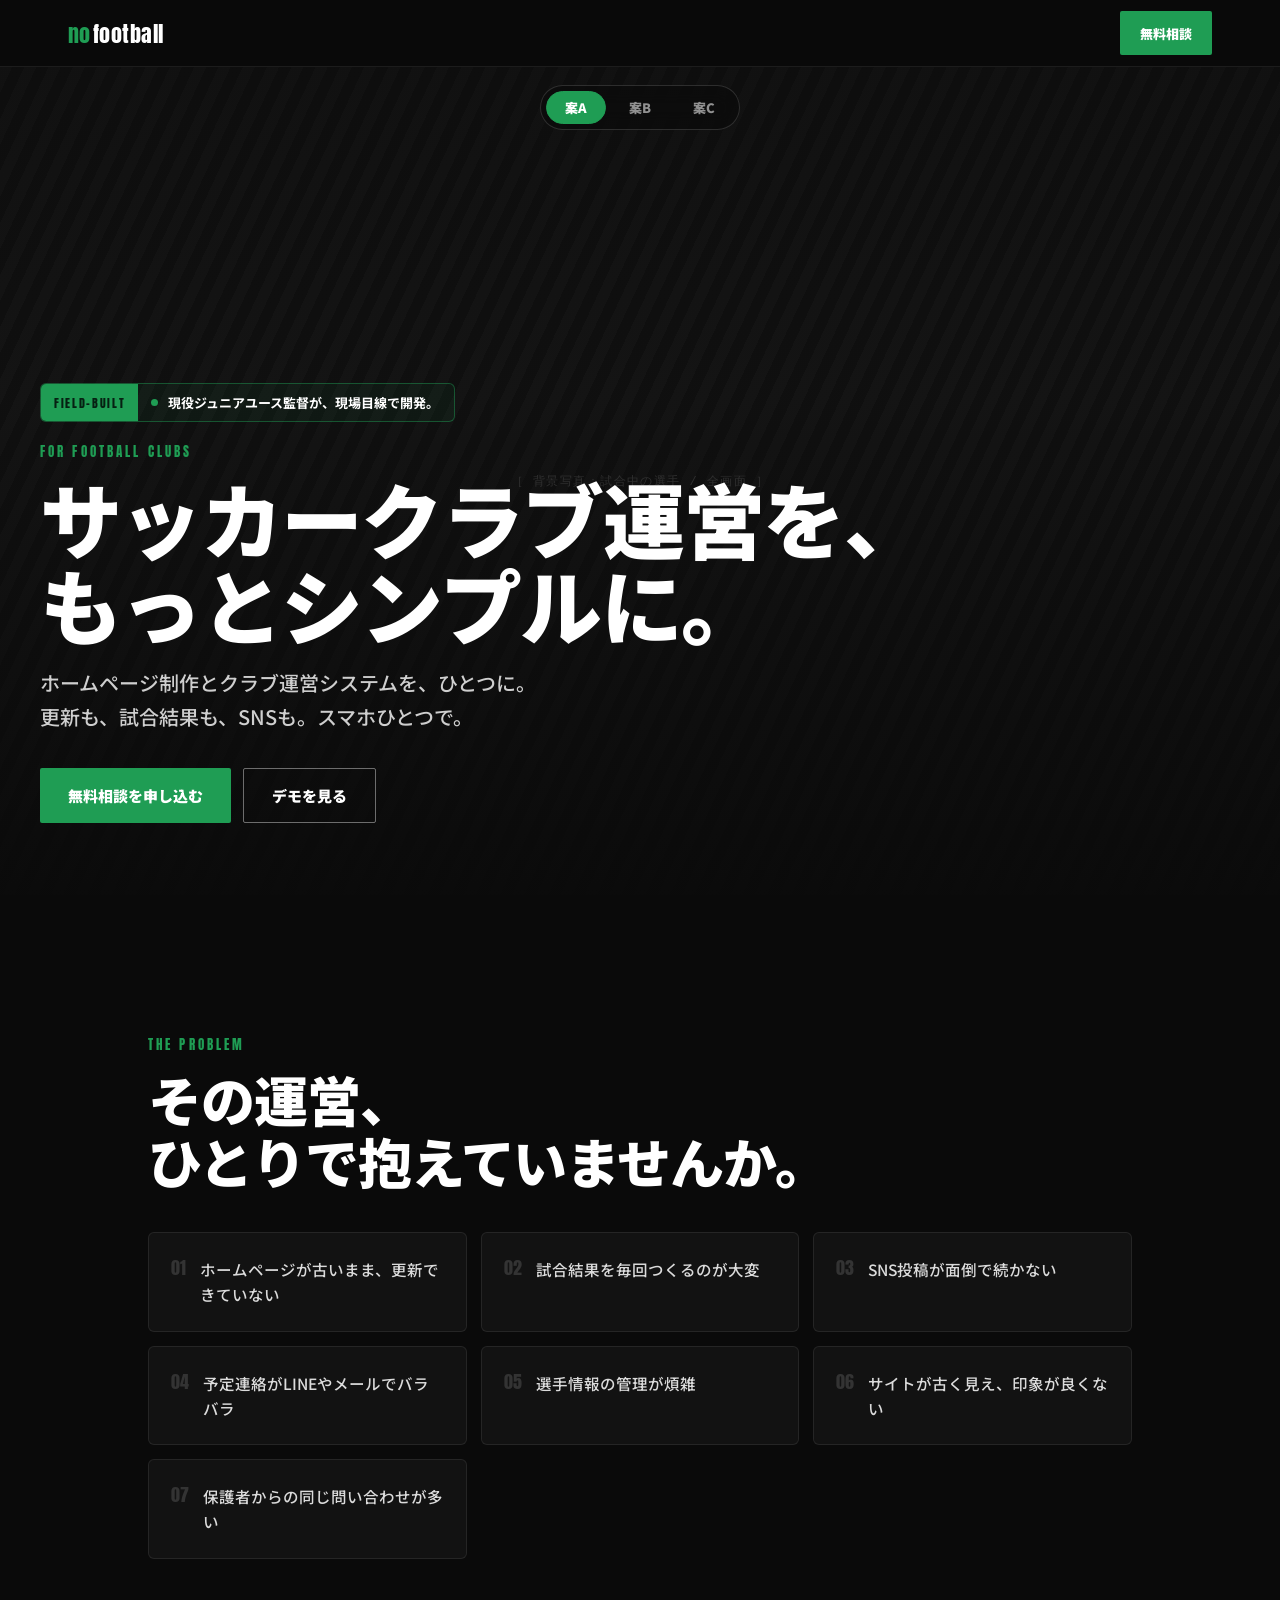
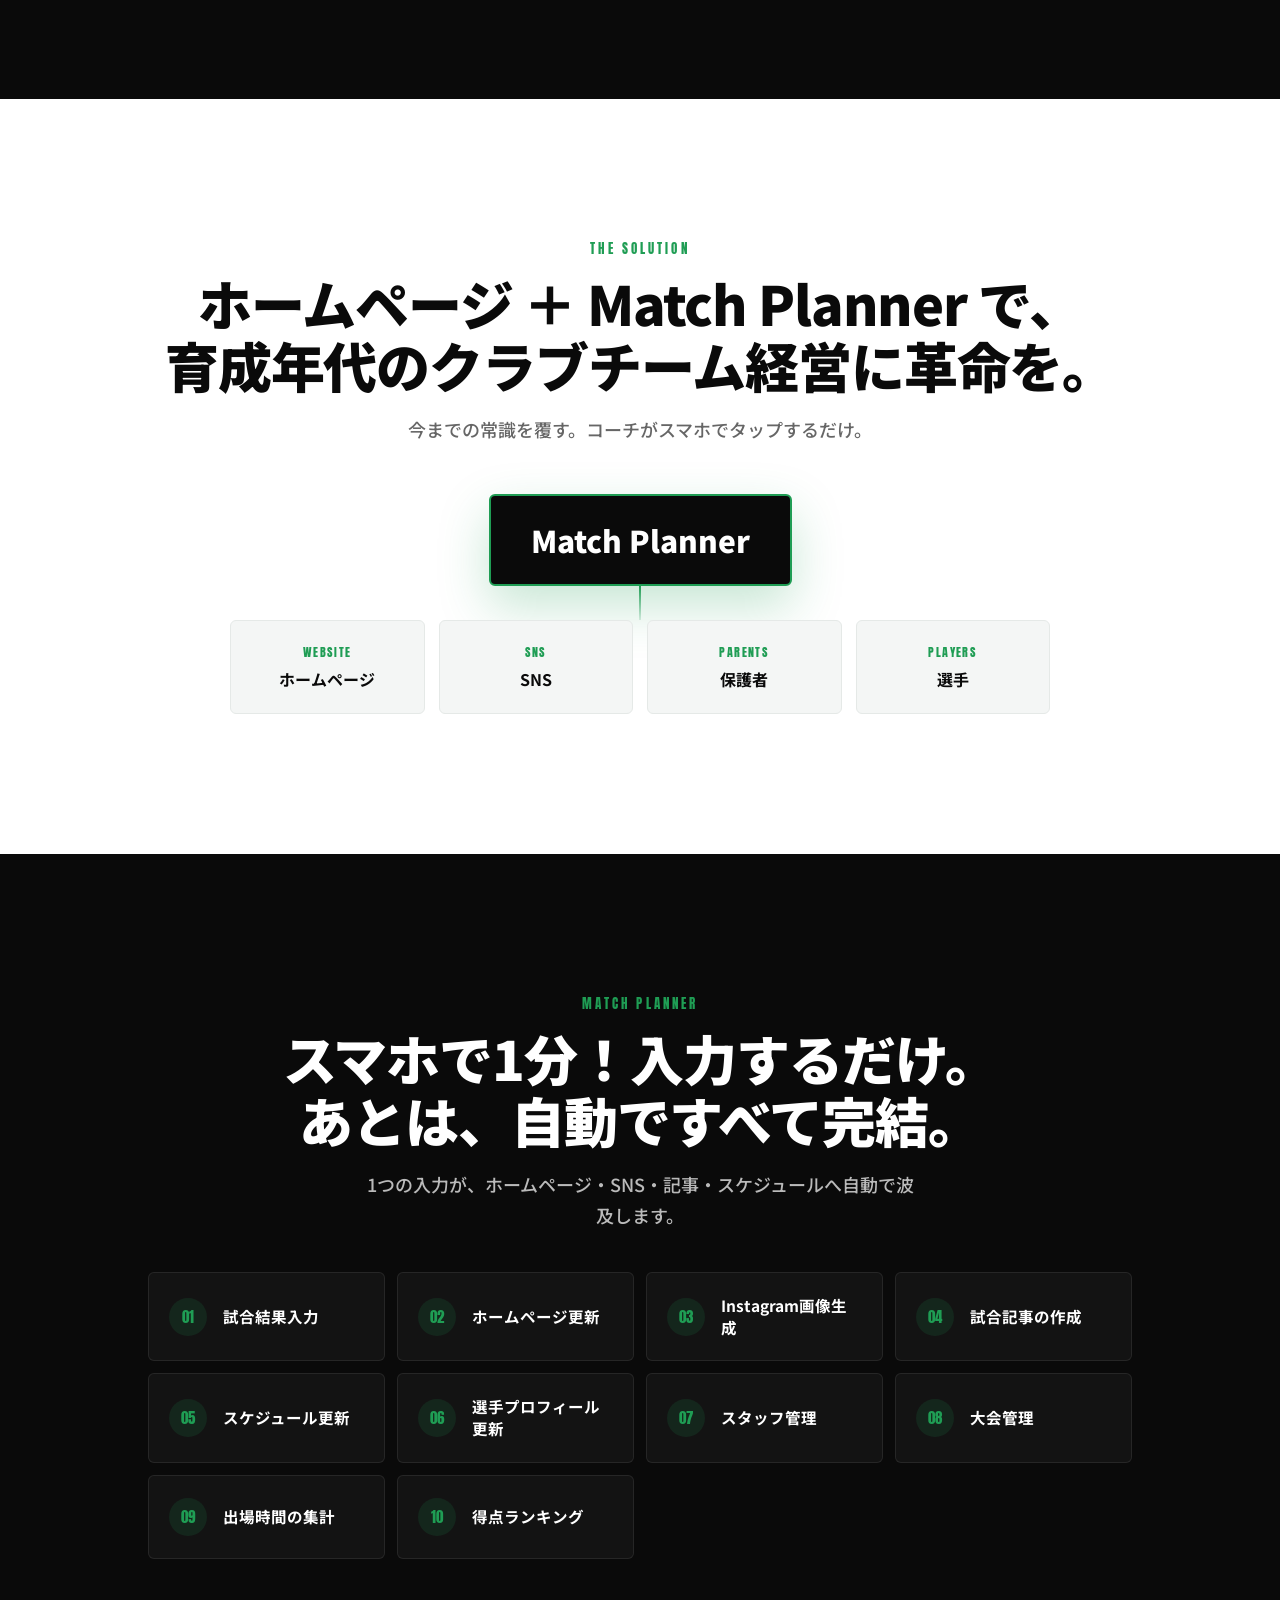
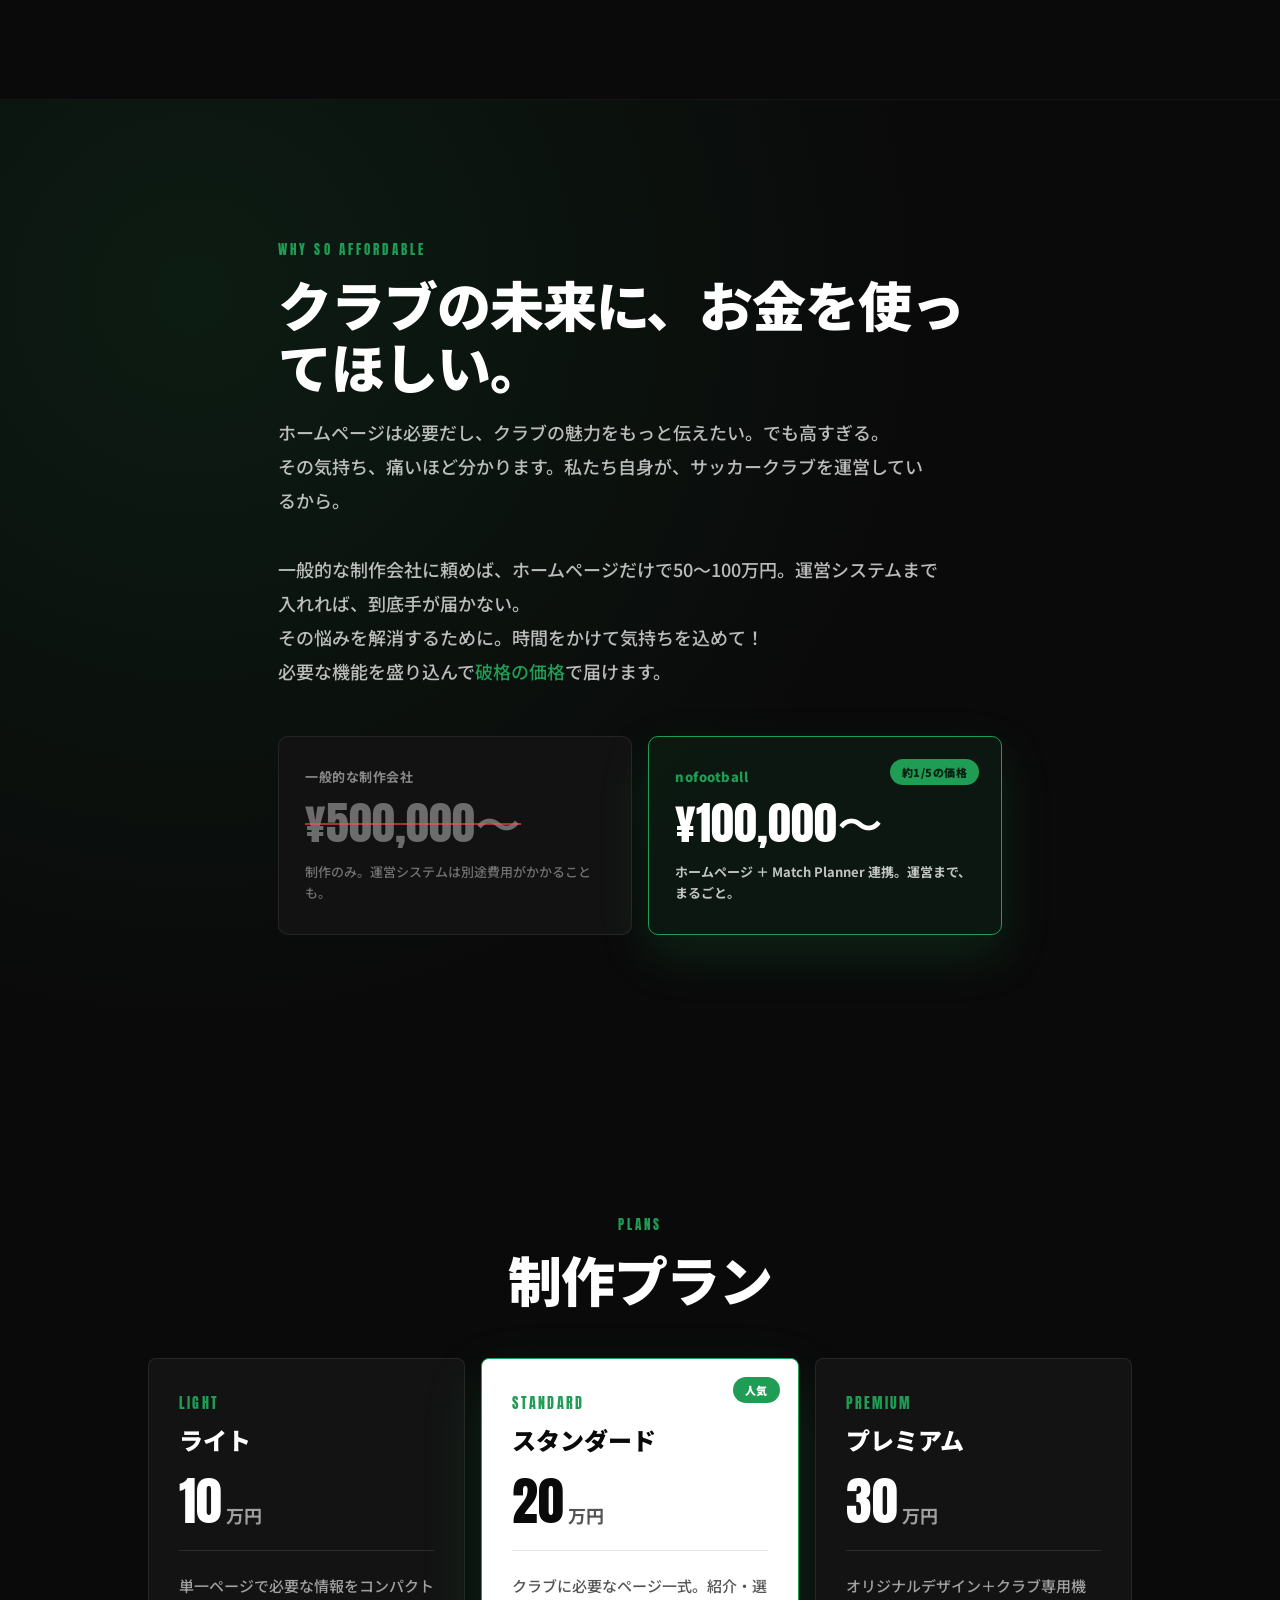
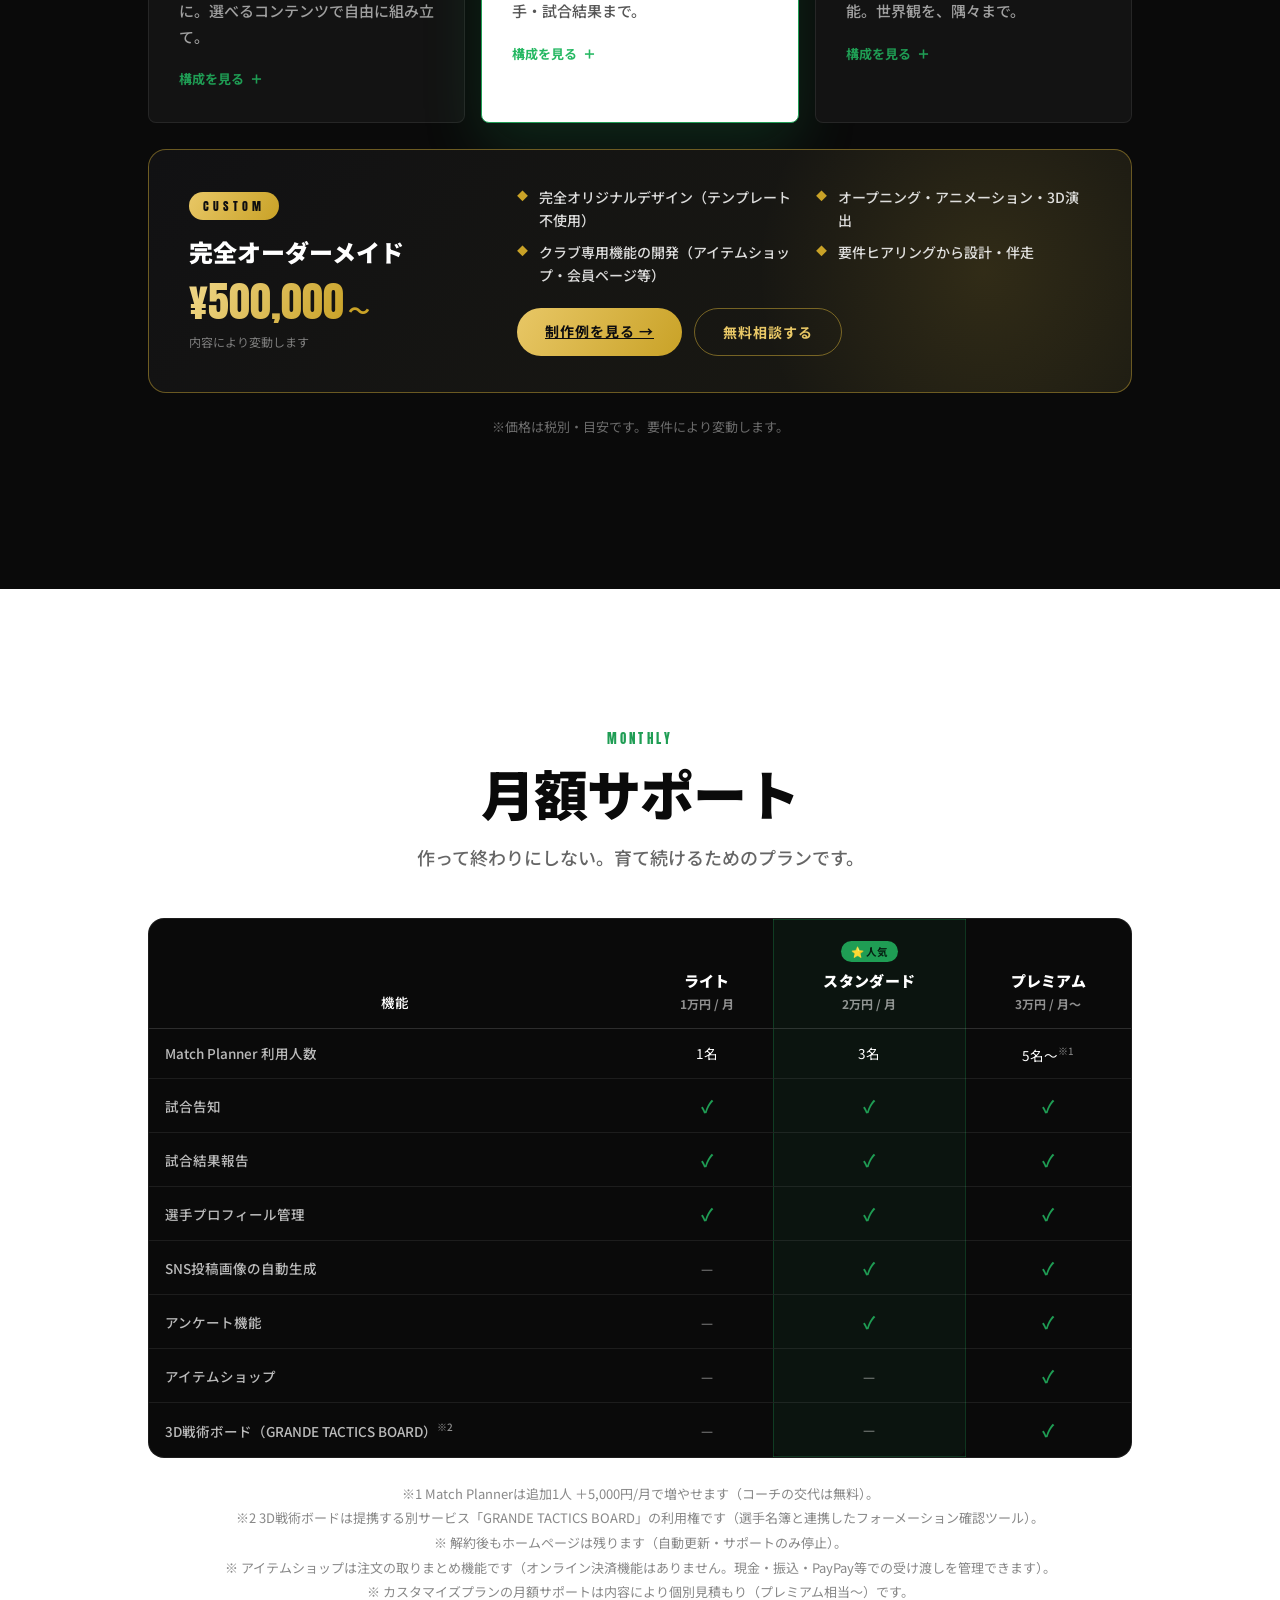
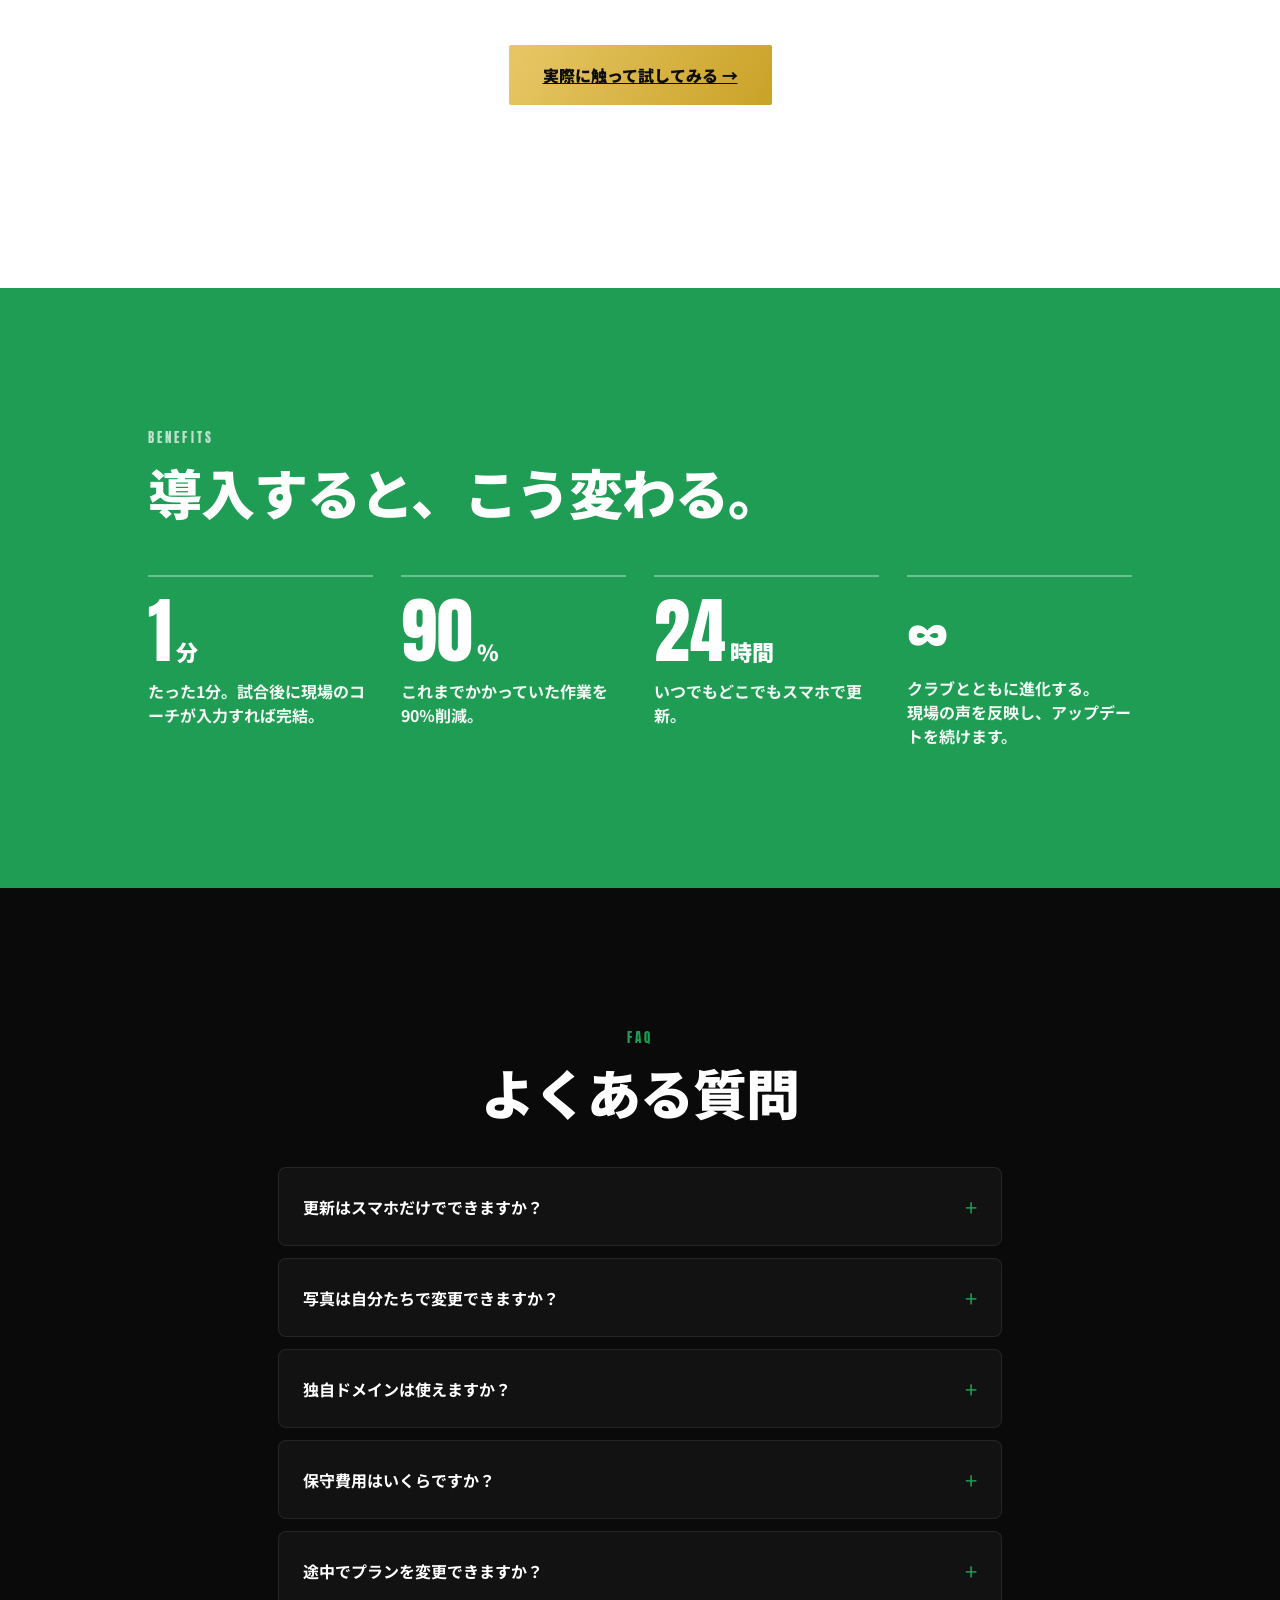
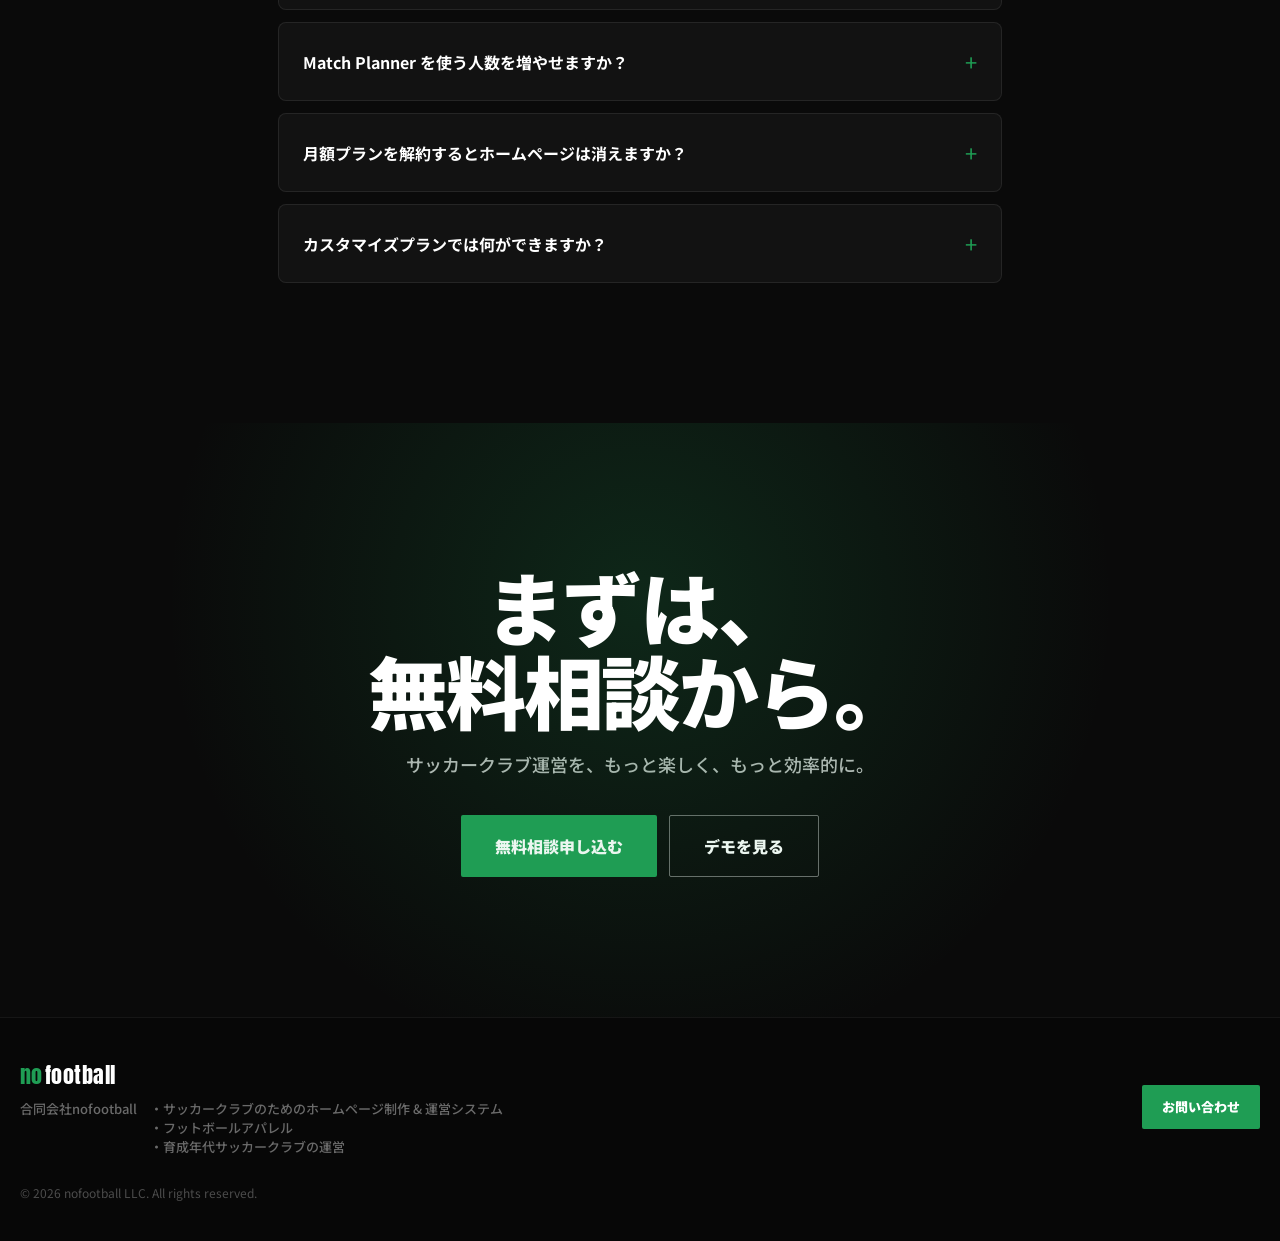
==== commit 2c2fd14f: "体験デモ新設・月額プランを機能比較表へ刷新・制作プランをアコーディオン化 - demo/: Match Planner・アイテムショップをクラウド保存なしで体験できる   サンドボックス版を新設(トッ" ====
--- a/index.html
+++ b/index.html
@@ -150,31 +150,6 @@
   </div>
 </section>
 
-<section class="section section--light">
-  <div class="container">
-    <div class="website-grid">
-      <div>
-        <div class="eyebrow">Website</div>
-        <h2 class="heading">ホームページはクラブの顔</h2>
-        <p class="lead lead--left"><strong>更新しやすく、伝わりやすく、応援したくなるクラブへ。</strong></p>
-        <div class="page-tags">
-          <span class="page-tag">TOP</span>
-          <span class="page-tag">クラブ紹介</span>
-          <span class="page-tag">選手紹介</span>
-          <span class="page-tag">スタッフ紹介</span>
-          <span class="page-tag">試合結果</span>
-          <span class="page-tag">ニュース</span>
-          <span class="page-tag">スポンサー</span>
-          <span class="page-tag">お問い合わせ</span>
-        </div>
-      </div>
-      <div class="placeholder placeholder--website" role="img" aria-label="制作サイトの大きなビジュアル">
-        <span>［ 制作サイトの<br>大きなビジュアル ］</span>
-      </div>
-    </div>
-  </div>
-</section>
-
 <section class="section affordable">
   <div class="affordable-glow" aria-hidden="true"></div>
   <div class="container container--narrow">
@@ -211,27 +186,89 @@
       <h2 class="heading">制作プラン</h2>
     </div>
     <div class="grid grid--plans">
-      <div class="plan-card">
+      <div class="plan-card" data-plan-toggle="light" role="button" tabindex="0" aria-expanded="false">
         <div class="plan-card__en">Light</div>
         <div class="plan-card__name">ライト</div>
         <div class="plan-card__price"><span class="plan-card__num">10</span><span class="plan-card__unit">万円</span></div>
         <div class="plan-card__line"></div>
-        <p class="plan-card__desc">トップページ中心。まずはクラブの「顔」をつくる。</p>
-      </div>
-      <div class="plan-card plan-card--highlight">
+        <p class="plan-card__desc">単一ページで必要な情報をコンパクトに。選べるコンテンツで自由に組み立て。</p>
+        <span class="plan-card__more">構成を見る <span class="plan-card__more-icon">＋</span></span>
+      </div>
+      <div class="plan-card plan-card--highlight" data-plan-toggle="standard" role="button" tabindex="0" aria-expanded="false">
         <span class="plan-card__tag">人気</span>
         <div class="plan-card__en">Standard</div>
         <div class="plan-card__name">スタンダード</div>
         <div class="plan-card__price"><span class="plan-card__num">20</span><span class="plan-card__unit">万円</span></div>
         <div class="plan-card__line"></div>
         <p class="plan-card__desc">クラブに必要なページ一式。紹介・選手・試合結果まで。</p>
-      </div>
-      <div class="plan-card">
+        <span class="plan-card__more">構成を見る <span class="plan-card__more-icon">＋</span></span>
+      </div>
+      <div class="plan-card" data-plan-toggle="premium" role="button" tabindex="0" aria-expanded="false">
         <div class="plan-card__en">Premium</div>
         <div class="plan-card__name">プレミアム</div>
         <div class="plan-card__price"><span class="plan-card__num">30</span><span class="plan-card__unit">万円</span></div>
         <div class="plan-card__line"></div>
         <p class="plan-card__desc">オリジナルデザイン＋クラブ専用機能。世界観を、隅々まで。</p>
+        <span class="plan-card__more">構成を見る <span class="plan-card__more-icon">＋</span></span>
+      </div>
+    </div>
+
+    <!-- プラン構成の詳細（カードクリックで展開） -->
+    <div class="plan-detail" id="plan-detail" hidden>
+      <div class="plan-detail__panel" data-plan-panel="light" hidden>
+        <div class="plan-detail__head">
+          <span class="plan-detail__badge">LIGHT PLAN の構成</span>
+          <div class="plan-detail__title">単一ページに、必要な情報をコンパクトに。</div>
+        </div>
+        <div class="plan-detail__grid">
+          <div class="plan-detail__col">
+            <div class="plan-detail__label">標準搭載項目</div>
+            <ul class="plan-detail__list">
+              <li>最新ニュース <span class="plan-detail__chip-tag">Match Planner連携</span></li>
+              <li>試合告知 <span class="plan-detail__chip-tag">Match Planner連携</span></li>
+              <li>試合結果 <span class="plan-detail__chip-tag">Match Planner連携</span></li>
+              <li>フッター</li>
+            </ul>
+          </div>
+          <div class="plan-detail__col plan-detail__col--wide">
+            <div class="plan-detail__label">選べるコンテンツ <span class="plan-detail__label-note">（下記から8項目まで）</span></div>
+            <div class="plan-detail__chips">
+              <span class="plan-detail__chip">クラブ紹介</span>
+              <span class="plan-detail__chip">クラブ理念</span>
+              <span class="plan-detail__chip">指導方針</span>
+              <span class="plan-detail__chip">スタッフ紹介</span>
+              <span class="plan-detail__chip">活動カテゴリー（ジュニア・ジュニアユース・スクールなど）</span>
+              <span class="plan-detail__chip">入会案内・選手募集</span>
+              <span class="plan-detail__chip">会費</span>
+              <span class="plan-detail__chip">スポンサー紹介</span>
+              <span class="plan-detail__chip">卒団生進路</span>
+              <span class="plan-detail__chip">ギャラリー（数枚）</span>
+              <span class="plan-detail__chip">アクセス</span>
+              <span class="plan-detail__chip">お問い合わせ</span>
+              <span class="plan-detail__chip">FAQ</span>
+              <span class="plan-detail__chip">SNS紹介</span>
+              <span class="plan-detail__chip">動画</span>
+            </div>
+          </div>
+        </div>
+        <div class="plan-detail__cta">
+          <p class="plan-detail__cta-text">欧州クラブ風・地域クラブ風・近未来風の3案をタブで見比べられます。</p>
+          <a class="btn btn--primary" href="demo/light-plan.html" target="_blank" rel="noopener">実際のデザインを見る（A/B/C 3案）→</a>
+        </div>
+      </div>
+      <div class="plan-detail__panel" data-plan-panel="standard" hidden>
+        <div class="plan-detail__head">
+          <span class="plan-detail__badge">STANDARD PLAN の構成</span>
+          <div class="plan-detail__title">クラブに必要なページ一式を、まるごと。</div>
+        </div>
+        <p class="plan-detail__preparing">構成の詳細・サンプルは準備中です。公開まで今しばらくお待ちください。</p>
+      </div>
+      <div class="plan-detail__panel" data-plan-panel="premium" hidden>
+        <div class="plan-detail__head">
+          <span class="plan-detail__badge">PREMIUM PLAN の構成</span>
+          <div class="plan-detail__title">世界観を、隅々まで。クラブ専用機能も。</div>
+        </div>
+        <p class="plan-detail__preparing">構成の詳細・サンプルは準備中です。公開まで今しばらくお待ちください。</p>
       </div>
     </div>
 
@@ -251,7 +288,7 @@
           <li>要件ヒアリングから設計・伴走</li>
         </ul>
         <div class="custom-card__btns">
-          <a href="https://tabatatsu109-netizen.github.io/football-hp-templates/deployments/grande/index.html" target="_blank" rel="noopener" class="custom-card__btn custom-card__btn--gold">制作例を見る →</a>
+          <a href="works/grande.html" class="custom-card__btn custom-card__btn--gold">制作例を見る →</a>
           <button type="button" class="custom-card__btn custom-card__btn--ghost" data-open-modal="consult">無料相談する</button>
         </div>
       </div>
@@ -268,89 +305,80 @@
       <h2 class="heading">月額サポート</h2>
       <p class="lead">作って終わりにしない。育て続けるためのプランです。</p>
     </div>
-    <div class="grid grid--monthly">
-      <div class="monthly-card">
-        <div class="monthly-card__price"><span class="monthly-card__num">1</span><span class="monthly-card__unit">万円 / 月</span></div>
-        <div class="monthly-card__name">ライト</div>
-        <div class="monthly-card__items">
-          <div class="check-item"><span class="check-item__mark">✓</span><span><b>Match Planner 利用 1人</b></span></div>
-          <div class="check-item"><span class="check-item__mark">✓</span><span>試合結果・選手情報のHP自動反映</span></div>
-          <div class="check-item"><span class="check-item__mark">✓</span><span>HP修正対応 月1回</span></div>
-          <div class="check-item"><span class="check-item__mark">✓</span><span>メールサポート</span></div>
-        </div>
-      </div>
-      <div class="monthly-card">
-        <div class="monthly-card__price"><span class="monthly-card__num">2</span><span class="monthly-card__unit">万円 / 月</span></div>
-        <div class="monthly-card__name">スタンダード ⭐人気</div>
-        <div class="monthly-card__items">
-          <div class="check-item"><span class="check-item__mark">✓</span><span><b>Match Planner 利用 3人</b></span></div>
-          <div class="check-item"><span class="check-item__mark">✓</span><span>試合結果・選手情報のHP自動反映</span></div>
-          <div class="check-item"><span class="check-item__mark">✓</span><span>ニュース投稿代行 月3回</span></div>
-          <div class="check-item"><span class="check-item__mark">✓</span><span>HP修正対応 月3回・LINEサポート</span></div>
-        </div>
-      </div>
-      <div class="monthly-card">
-        <div class="monthly-card__price"><span class="monthly-card__num">3</span><span class="monthly-card__unit">万円 / 月</span></div>
-        <div class="monthly-card__name">プレミアム</div>
-        <div class="monthly-card__items">
-          <div class="check-item"><span class="check-item__mark">✓</span><span><b>Match Planner 利用 5人</b></span></div>
-          <div class="check-item"><span class="check-item__mark">✓</span><span><b>アイテムショップ標準搭載</b>（ユニフォーム等の注文受付）</span></div>
-          <div class="check-item"><span class="check-item__mark">✓</span><span>ニュース投稿代行 実質無制限（月10回目安）</span></div>
-          <div class="check-item"><span class="check-item__mark">✓</span><span>HP修正 優先対応・LINE優先サポート</span></div>
-        </div>
+    <div class="plan-compare">
+      <div class="plan-compare__scroll">
+        <table class="plan-compare__table">
+          <thead>
+            <tr>
+              <th class="plan-compare__feature-col">機能</th>
+              <th><span class="plan-compare__name">ライト</span><span class="plan-compare__price">1万円 / 月</span></th>
+              <th class="plan-compare__col--popular"><span class="plan-compare__badge">⭐ 人気</span><span class="plan-compare__name">スタンダード</span><span class="plan-compare__price">2万円 / 月</span></th>
+              <th><span class="plan-compare__name">プレミアム</span><span class="plan-compare__price">3万円 / 月〜</span></th>
+            </tr>
+          </thead>
+          <tbody>
+            <tr>
+              <td>Match Planner 利用人数</td>
+              <td>1名</td>
+              <td class="plan-compare__col--popular">3名</td>
+              <td>5名〜<sup>※1</sup></td>
+            </tr>
+            <tr>
+              <td>試合告知</td>
+              <td class="plan-compare__check">✓</td>
+              <td class="plan-compare__col--popular plan-compare__check">✓</td>
+              <td class="plan-compare__check">✓</td>
+            </tr>
+            <tr>
+              <td>試合結果報告</td>
+              <td class="plan-compare__check">✓</td>
+              <td class="plan-compare__col--popular plan-compare__check">✓</td>
+              <td class="plan-compare__check">✓</td>
+            </tr>
+            <tr>
+              <td>選手プロフィール管理</td>
+              <td class="plan-compare__check">✓</td>
+              <td class="plan-compare__col--popular plan-compare__check">✓</td>
+              <td class="plan-compare__check">✓</td>
+            </tr>
+            <tr>
+              <td>SNS投稿画像の自動生成</td>
+              <td class="plan-compare__dash">—</td>
+              <td class="plan-compare__col--popular plan-compare__check">✓</td>
+              <td class="plan-compare__check">✓</td>
+            </tr>
+            <tr>
+              <td>アンケート機能</td>
+              <td class="plan-compare__dash">—</td>
+              <td class="plan-compare__col--popular plan-compare__check">✓</td>
+              <td class="plan-compare__check">✓</td>
+            </tr>
+            <tr>
+              <td>アイテムショップ</td>
+              <td class="plan-compare__dash">—</td>
+              <td class="plan-compare__col--popular plan-compare__dash">—</td>
+              <td class="plan-compare__check">✓</td>
+            </tr>
+            <tr>
+              <td>3D戦術ボード（GRANDE TACTICS BOARD）<sup>※2</sup></td>
+              <td class="plan-compare__dash">—</td>
+              <td class="plan-compare__col--popular plan-compare__dash">—</td>
+              <td class="plan-compare__check">✓</td>
+            </tr>
+          </tbody>
+        </table>
       </div>
     </div>
     <p class="plan-note plan-note--light">
-      ※「利用人数」は Match Planner に入力できる人数です（1人が複数端末で使うのは1人分）。追加1人 ＋5,000円/月・コーチの交代は無料。<br>
+      ※1 Match Plannerは追加1人 ＋5,000円/月で増やせます（コーチの交代は無料）。<br>
+      ※2 3D戦術ボードは提携する別サービス「GRANDE TACTICS BOARD」の利用権です（選手名簿と連携したフォーメーション確認ツール）。<br>
       ※ 解約後もホームページは残ります（自動更新・サポートのみ停止）。<br>
       ※ アイテムショップは注文の取りまとめ機能です（オンライン決済機能はありません。現金・振込・PayPay等での受け渡しを管理できます）。<br>
       ※ カスタマイズプランの月額サポートは内容により個別見積もり（プレミアム相当〜）です。
     </p>
-  </div>
-</section>
-
-<section class="section section--dark">
-  <div class="container">
-    <div class="container--center">
-      <div class="eyebrow">Samples</div>
-      <h2 class="heading">プラン別サンプル</h2>
-      <p class="lead lead--dark">プランごとの仕上がりイメージ。実際のページは順次追加していきます。</p>
-    </div>
-
-    <div class="plan-samples__tabs">
-      <button type="button" class="plan-samples__tab" data-sample-tab="L">ライト</button>
-      <button type="button" class="plan-samples__tab" data-sample-tab="S">スタンダード</button>
-      <button type="button" class="plan-samples__tab" data-sample-tab="P">プレミアム</button>
-    </div>
-
-    <div class="plan-samples__body">
-      <div class="plan-samples__head">
-        <div class="plan-samples__title">
-          <span class="plan-samples__name" data-sample-name></span>
-          <span class="plan-samples__price" data-sample-price></span>
-        </div>
-        <span class="plan-samples__badge" data-sample-badge>サンプル準備中</span>
-      </div>
-      <div class="plan-samples__grid">
-        <div class="plan-samples__browser">
-          <div class="plan-samples__browser-bar">
-            <span class="plan-samples__dot plan-samples__dot--red"></span>
-            <span class="plan-samples__dot plan-samples__dot--yellow"></span>
-            <span class="plan-samples__dot plan-samples__dot--green"></span>
-            <div class="plan-samples__url">yourclub.jp</div>
-          </div>
-          <div class="placeholder plan-samples__pc" role="img" aria-label="プランのPC表示イメージ">
-            <span data-sample-pc-label>［ ライト / PC ］</span>
-          </div>
-        </div>
-        <div class="placeholder plan-samples__mobile" role="img" aria-label="プランのスマホ表示イメージ">
-          <span>［ スマホ<br>表示 ］</span>
-        </div>
-      </div>
-      <div class="plan-samples__cta" data-sample-cta hidden>
-        <p class="plan-samples__cta-text">欧州クラブ風・地域クラブ風・近未来風の3案をタブで見比べられます。</p>
-        <a class="btn btn--primary" href="demo/light-plan.html" target="_blank" rel="noopener">実際のデザインを見る（A/B/C 3案）→</a>
-      </div>
+    <div class="demo-plan-cta">
+      <a href="demo/index.html" class="btn btn--gold btn--big">実際に触って試してみる →</a>
+      <p class="case-hero__note" style="margin-top:14px">登録不要・この端末にのみ保存されるデモ環境です</p>
     </div>
   </div>
 </section>
--- a/css/style.css
+++ b/css/style.css
@@ -200,6 +200,15 @@
 }
 .btn--ghost:hover { background: rgba(255, 255, 255, .08); border-color: #fff; }
 
+.btn--gold {
+  background: linear-gradient(120deg, #e8c766, #c9a227);
+  color: #0d0d0f;
+  font-size: 15px;
+  padding: 16px 28px;
+  display: inline-block;
+  text-align: center;
+}
+.btn--gold:hover { transform: translateY(-2px); box-shadow: 0 8px 26px rgba(212, 175, 55, 0.35); }
 .btn--big { padding: 18px 34px; font-size: 16px; }
 .btn--full { width: 100%; margin-top: 20px; }
 
@@ -431,13 +440,25 @@
   background: var(--color-surface-2);
   border: 1px solid var(--color-border);
   transition: transform .35s cubic-bezier(.2, .7, .2, 1), border-color .35s;
+  cursor: pointer;
 }
 .plan-card:hover { transform: translateY(-6px); border-color: var(--color-accent); }
+.plan-card.is-active { border-color: var(--color-accent); box-shadow: 0 0 0 1px var(--color-accent); }
 .plan-card--highlight {
   background: #fff;
   border: 1px solid var(--color-accent);
   box-shadow: 0 24px 60px rgba(31, 157, 84, .2);
 }
+.plan-card--highlight.is-active { box-shadow: 0 24px 60px rgba(31, 157, 84, .2), 0 0 0 1px var(--color-accent); }
+.plan-card__more {
+  display: flex; align-items: center; gap: 6px;
+  margin-top: 20px;
+  color: var(--color-accent);
+  font-weight: 700; font-size: 13px;
+}
+.plan-card--highlight .plan-card__more { color: var(--color-accent-hover); }
+.plan-card__more-icon { transition: transform .25s; font-weight: 900; }
+.plan-card.is-active .plan-card__more-icon { transform: rotate(45deg); }
 .plan-card__tag {
   position: absolute;
   top: 18px;
@@ -465,6 +486,52 @@
 .plan-note { text-align: center; color: rgba(255, 255, 255, .4); font-size: 13px; margin-top: 24px; }
 .plan-note--light { color: #888; line-height: 1.9; }
 
+/* ===== プラン構成の詳細（カードクリックで展開） ===== */
+.plan-detail {
+  margin-top: 26px;
+  background: var(--color-surface-1);
+  border: 1px solid var(--color-border);
+  border-radius: 18px;
+  padding: 32px 34px;
+  animation: fadeup .4s both;
+}
+.plan-detail__head { display: flex; flex-direction: column; gap: 10px; margin-bottom: 26px; }
+.plan-detail__badge {
+  display: inline-flex;
+  align-self: flex-start;
+  font-family: var(--font-display);
+  font-size: 11px; letter-spacing: .14em;
+  color: #062012;
+  background: var(--color-accent);
+  padding: 5px 14px; border-radius: 999px;
+}
+.plan-detail__title { color: #fff; font-weight: 900; font-size: 19px; }
+.plan-detail__grid { display: grid; grid-template-columns: 1fr; gap: 28px; }
+.plan-detail__label { color: var(--color-accent); font-weight: 700; font-size: 13px; letter-spacing: .04em; margin-bottom: 14px; }
+.plan-detail__label-note { color: rgba(255, 255, 255, .4); font-weight: 500; font-size: 12px; }
+.plan-detail__list { list-style: none; margin: 0; padding: 0; display: flex; flex-direction: column; gap: 12px; }
+.plan-detail__list li {
+  color: #fff; font-size: 14px; font-weight: 600;
+  display: flex; align-items: center; gap: 8px; flex-wrap: wrap;
+}
+.plan-detail__list li::before { content: '✓'; color: var(--color-accent); font-weight: 900; }
+.plan-detail__chip-tag {
+  font-size: 10.5px; font-weight: 700; color: rgba(255, 255, 255, .55);
+  border: 1px solid var(--color-border-strong); border-radius: 999px;
+  padding: 2px 9px;
+}
+.plan-detail__chips { display: flex; flex-wrap: wrap; gap: 8px; }
+.plan-detail__chip {
+  font-size: 12.5px; font-weight: 600; color: rgba(255, 255, 255, .8);
+  background: rgba(255, 255, 255, .05);
+  border: 1px solid var(--color-border-strong);
+  border-radius: 999px;
+  padding: 6px 13px;
+}
+.plan-detail__preparing { color: rgba(255, 255, 255, .5); font-size: 14px; line-height: 1.8; }
+.plan-detail__cta { margin-top: 28px; padding-top: 24px; border-top: 1px solid var(--color-border); text-align: center; }
+.plan-detail__cta-text { color: rgba(255, 255, 255, .6); font-size: 13px; margin: 0 0 14px; }
+
 /* ===== custom plan（別格枠） ===== */
 .custom-card {
   margin-top: 26px;
@@ -856,6 +923,7 @@
   .grid--features { grid-template-columns: repeat(2, 1fr); }
   .grid--connects { grid-template-columns: repeat(4, 1fr); }
   .grid--plans { grid-template-columns: repeat(3, 1fr); }
+  .plan-detail__grid { grid-template-columns: 220px 1fr; }
   .grid--monthly { grid-template-columns: repeat(3, 1fr); }
   .website-grid { grid-template-columns: 1fr 1fr; }
   .works-grid { grid-template-columns: 2fr 1fr; }
@@ -872,3 +940,282 @@
   .grid--features { grid-template-columns: repeat(4, 1fr); }
   .affordable-grid { grid-template-columns: 1fr 1fr; }
 }
+
+/* ================================================
+   制作事例ページ（works/*.html）
+   ================================================ */
+.case-hero {
+  padding: clamp(56px, 10vw, 100px) 0 clamp(48px, 8vw, 80px);
+  background: var(--color-bg);
+}
+.case-hero__back {
+  display: inline-block;
+  color: var(--color-text-sub2);
+  font-size: 13px;
+  font-weight: 700;
+  margin-bottom: 28px;
+}
+.case-hero__back:hover { color: #fff; }
+.case-hero__tag {
+  display: inline-block;
+  font-family: var(--font-display);
+  font-size: 12px; letter-spacing: 4px;
+  color: #0d0d0f;
+  background: linear-gradient(120deg, #e8c766, #c9a227);
+  padding: 6px 16px; border-radius: 999px;
+  margin-bottom: 22px;
+}
+.case-hero__title {
+  font-family: var(--font-display);
+  color: #fff;
+  font-size: clamp(34px, 6vw, 56px);
+  line-height: 1.2;
+  margin-bottom: 20px;
+}
+.case-hero__title span { color: var(--color-text-sub2); font-size: 0.55em; margin-left: 6px; }
+.case-hero__lead { color: var(--color-text-sub); font-size: 15px; line-height: 1.9; max-width: 560px; margin: 0 auto; }
+.case-hero__btns { display: flex; flex-wrap: wrap; gap: 12px; justify-content: center; margin-top: 36px; }
+.case-hero__note { color: var(--color-text-sub2); font-size: 12px; margin-top: 18px; }
+
+.case-stats-section { padding: 36px 0; border-top: 1px solid var(--color-border); border-bottom: 1px solid var(--color-border); }
+.case-stats { grid-template-columns: repeat(2, 1fr); gap: 28px; text-align: center; }
+.case-stat { display: flex; flex-direction: column; gap: 6px; }
+.case-stat__num { font-family: var(--font-display); font-size: clamp(32px, 5vw, 44px); color: var(--color-accent); line-height: 1; }
+.case-stat__label { color: var(--color-text-sub2); font-size: 12px; font-weight: 700; line-height: 1.5; }
+
+.case-grid { grid-template-columns: 1fr; gap: 16px; margin-top: 44px; }
+.case-card {
+  background: #fff;
+  border: 1px solid #eee;
+  border-radius: 14px;
+  overflow: hidden;
+  box-shadow: 0 2px 14px rgba(0, 0, 0, .04);
+}
+.case-card > .case-card__title,
+.case-card > .case-card__desc { padding-left: 22px; padding-right: 22px; }
+.case-card > .case-card__title { margin-top: 18px; }
+.case-card > .case-card__desc { margin-bottom: 22px; }
+.case-card__icon { font-size: 26px; margin: 22px 22px 14px; }
+.case-card__title { font-weight: 900; font-size: 16px; color: #0a0a0a; margin-bottom: 8px; }
+.case-card__desc { color: #555; font-size: 13.5px; line-height: 1.8; }
+.case-card--dark { background: var(--color-surface-1); border-color: var(--color-border); }
+.case-card--dark .case-card__title { color: #fff; }
+.case-card--dark .case-card__desc { color: var(--color-text-sub); }
+
+/* ---- 実スクリーンショット＋円注釈（演出・体験カード） ---- */
+.case-card__shot {
+  position: relative;
+  aspect-ratio: 16 / 10;
+  overflow: hidden;
+  background: #111;
+}
+.case-card__shot img { width: 100%; height: 100%; object-fit: cover; display: block; }
+.case-card__ring {
+  position: absolute;
+  transform: translate(-50%, -50%);
+  border: 3px solid #fff;
+  border-radius: 50%;
+  box-shadow: 0 0 0 3px rgba(0, 0, 0, .25), 0 4px 16px rgba(0, 0, 0, .35);
+  pointer-events: none;
+}
+.case-card__badge {
+  position: absolute; left: 14px; bottom: 12px;
+  width: 34px; height: 34px; border-radius: 50%;
+  background: rgba(10, 10, 10, .72);
+  display: flex; align-items: center; justify-content: center;
+  font-size: 16px;
+  box-shadow: 0 2px 8px rgba(0, 0, 0, .3);
+}
+
+.case-process { display: flex; flex-direction: column; gap: 0; margin-top: 44px; }
+.case-process__step {
+  display: flex; gap: 20px; align-items: flex-start;
+  padding: 22px 0;
+  border-bottom: 1px solid #eee;
+}
+.case-process__step:last-child { border-bottom: none; }
+.case-process__num { font-family: var(--font-display); font-size: 26px; color: var(--color-accent); flex: none; width: 48px; }
+.case-process__title { font-weight: 900; font-size: 16px; color: #0a0a0a; margin-bottom: 4px; }
+.case-process__desc { color: #666; font-size: 13.5px; line-height: 1.7; }
+
+/* ---- 料金目安カード ---- */
+.case-price {
+  margin-top: 44px;
+  border: 1px solid rgba(212, 175, 55, 0.3);
+  border-radius: 16px;
+  overflow: hidden;
+  background: rgba(255, 255, 255, 0.02);
+}
+.case-price__row {
+  display: flex;
+  align-items: flex-start;
+  justify-content: space-between;
+  gap: 18px;
+  padding: 22px 26px;
+  border-bottom: 1px solid rgba(255, 255, 255, 0.08);
+}
+.case-price__label { display: flex; flex-direction: column; gap: 6px; }
+.case-price__name { color: #fff; font-weight: 700; font-size: 15px; }
+.case-price__note { color: var(--color-text-sub2); font-size: 12.5px; line-height: 1.7; }
+.case-price__amount {
+  flex: none;
+  font-family: var(--font-display);
+  color: #e8c766;
+  font-size: 18px;
+  white-space: nowrap;
+  padding-top: 2px;
+}
+.case-price__total {
+  display: flex; align-items: center; justify-content: space-between;
+  gap: 18px;
+  padding: 26px;
+  background: linear-gradient(120deg, rgba(232, 199, 102, 0.14), rgba(201, 162, 39, 0.06));
+}
+.case-price__total-label { color: #fff; font-weight: 900; font-size: 16px; letter-spacing: 0.05em; }
+.case-price__total-amount {
+  font-family: var(--font-display);
+  font-size: clamp(28px, 5vw, 38px);
+  background: linear-gradient(120deg, #f0d788, #c9a227);
+  -webkit-background-clip: text; background-clip: text;
+  color: transparent;
+}
+.case-price__disclaimer {
+  color: var(--color-text-sub2);
+  font-size: 12px;
+  line-height: 1.9;
+  margin-top: 20px;
+  text-align: center;
+}
+.case-price__disclaimer + .btn-row { margin-top: 32px; }
+
+@media (min-width: 768px) {
+  .case-stats { grid-template-columns: repeat(4, 1fr); }
+  .case-grid { grid-template-columns: repeat(2, 1fr); }
+}
+@media (min-width: 1024px) {
+  .case-grid { grid-template-columns: repeat(3, 1fr); }
+}
+
+/* ================================================
+   体験デモ（demo/index.html・月額プランCTA）
+   ================================================ */
+.demo-notice {
+  background: rgba(31, 157, 84, .08);
+  border: 1px solid rgba(31, 157, 84, .3);
+  border-radius: 12px;
+  padding: 16px 20px;
+  color: var(--color-text-sub);
+  font-size: 13px;
+  line-height: 1.9;
+  margin-bottom: 32px;
+}
+
+.demo-select-grid { grid-template-columns: 1fr; gap: 18px; }
+
+.demo-select-card {
+  display: block;
+  position: relative;
+  background: var(--color-surface-1);
+  border: 1px solid var(--color-border);
+  border-radius: 16px;
+  padding: 30px 26px;
+  text-decoration: none;
+  transition: transform .3s, box-shadow .3s, border-color .3s;
+}
+.demo-select-card:hover {
+  transform: translateY(-4px);
+  border-color: var(--color-accent);
+  box-shadow: 0 12px 32px rgba(0, 0, 0, .3);
+}
+.demo-select-card--gold:hover {
+  border-color: #c9a227;
+  box-shadow: 0 12px 32px rgba(201, 162, 39, .2);
+}
+.demo-select-card__icon { font-size: 34px; margin-bottom: 12px; }
+.demo-select-card__name {
+  color: #fff;
+  font-family: var(--font-display);
+  font-size: 22px;
+  letter-spacing: .04em;
+  margin: 10px 0 10px;
+}
+.demo-select-card__desc { color: var(--color-text-sub); font-size: 13.5px; line-height: 1.8; margin-bottom: 18px; }
+.demo-select-card__cta { color: var(--color-accent); font-weight: 700; font-size: 14px; }
+.demo-select-card--gold .demo-select-card__cta { color: #e8c766; }
+
+.demo-plan-badge {
+  display: inline-block;
+  font-size: 11px;
+  font-weight: 700;
+  padding: 3px 12px;
+  border-radius: 999px;
+  letter-spacing: .02em;
+}
+.demo-plan-badge--all { background: rgba(31, 157, 84, .16); color: #4fd189; }
+.demo-plan-badge--premium { background: linear-gradient(120deg, #e8c766, #c9a227); color: #0d0d0f; }
+
+.demo-plan-cta { margin-top: 40px; text-align: center; }
+
+@media (min-width: 768px) {
+  .demo-select-grid { grid-template-columns: 1fr 1fr; }
+}
+
+/* ================================================
+   プラン機能比較表（月額サポート）
+   ================================================ */
+.plan-compare {
+  margin-top: 44px;
+  background: var(--color-bg);
+  border: 1px solid var(--color-border);
+  border-radius: 16px;
+  overflow: hidden;
+}
+.plan-compare__scroll { overflow-x: auto; -webkit-overflow-scrolling: touch; }
+.plan-compare__table {
+  width: 100%;
+  min-width: 560px;
+  border-collapse: collapse;
+  font-size: 13.5px;
+}
+.plan-compare__table th,
+.plan-compare__table td {
+  padding: 14px 16px;
+  text-align: center;
+  border-bottom: 1px solid var(--color-border);
+  white-space: nowrap;
+  color: #fff;
+}
+.plan-compare__table thead th {
+  padding-top: 20px;
+  padding-bottom: 16px;
+  vertical-align: bottom;
+  border-bottom: 1px solid var(--color-border-strong);
+}
+.plan-compare__feature-col,
+.plan-compare__table td:first-child {
+  text-align: left;
+  color: var(--color-text-sub);
+  font-weight: 500;
+  white-space: normal;
+  min-width: 200px;
+}
+.plan-compare__table tbody tr:last-child td { border-bottom: none; }
+.plan-compare__name { display: block; color: #fff; font-weight: 900; font-size: 15px; letter-spacing: .02em; }
+.plan-compare__price { display: block; color: var(--color-text-sub2); font-size: 12px; margin-top: 4px; }
+.plan-compare__badge {
+  display: inline-block;
+  background: var(--color-accent);
+  color: #062012;
+  font-size: 10.5px;
+  font-weight: 700;
+  padding: 3px 10px;
+  border-radius: 999px;
+  margin-bottom: 8px;
+}
+.plan-compare__col--popular { background: rgba(31, 157, 84, .07); }
+.plan-compare__table thead .plan-compare__col--popular { border-left: 1px solid rgba(31, 157, 84, .3); border-right: 1px solid rgba(31, 157, 84, .3); border-top: 1px solid rgba(31, 157, 84, .3); }
+.plan-compare__table tbody .plan-compare__col--popular { border-left: 1px solid rgba(31, 157, 84, .3); border-right: 1px solid rgba(31, 157, 84, .3); }
+.plan-compare__table tbody tr:last-child .plan-compare__col--popular { border-bottom: 1px solid rgba(31, 157, 84, .3); border-radius: 0 0 8px 8px; }
+.plan-compare__table td.plan-compare__check { color: var(--color-accent); font-size: 17px; font-weight: 700; }
+.plan-compare__table td.plan-compare__dash { color: var(--color-text-sub2); }
+.plan-compare__table sup { color: var(--color-text-sub2); font-size: 10px; }
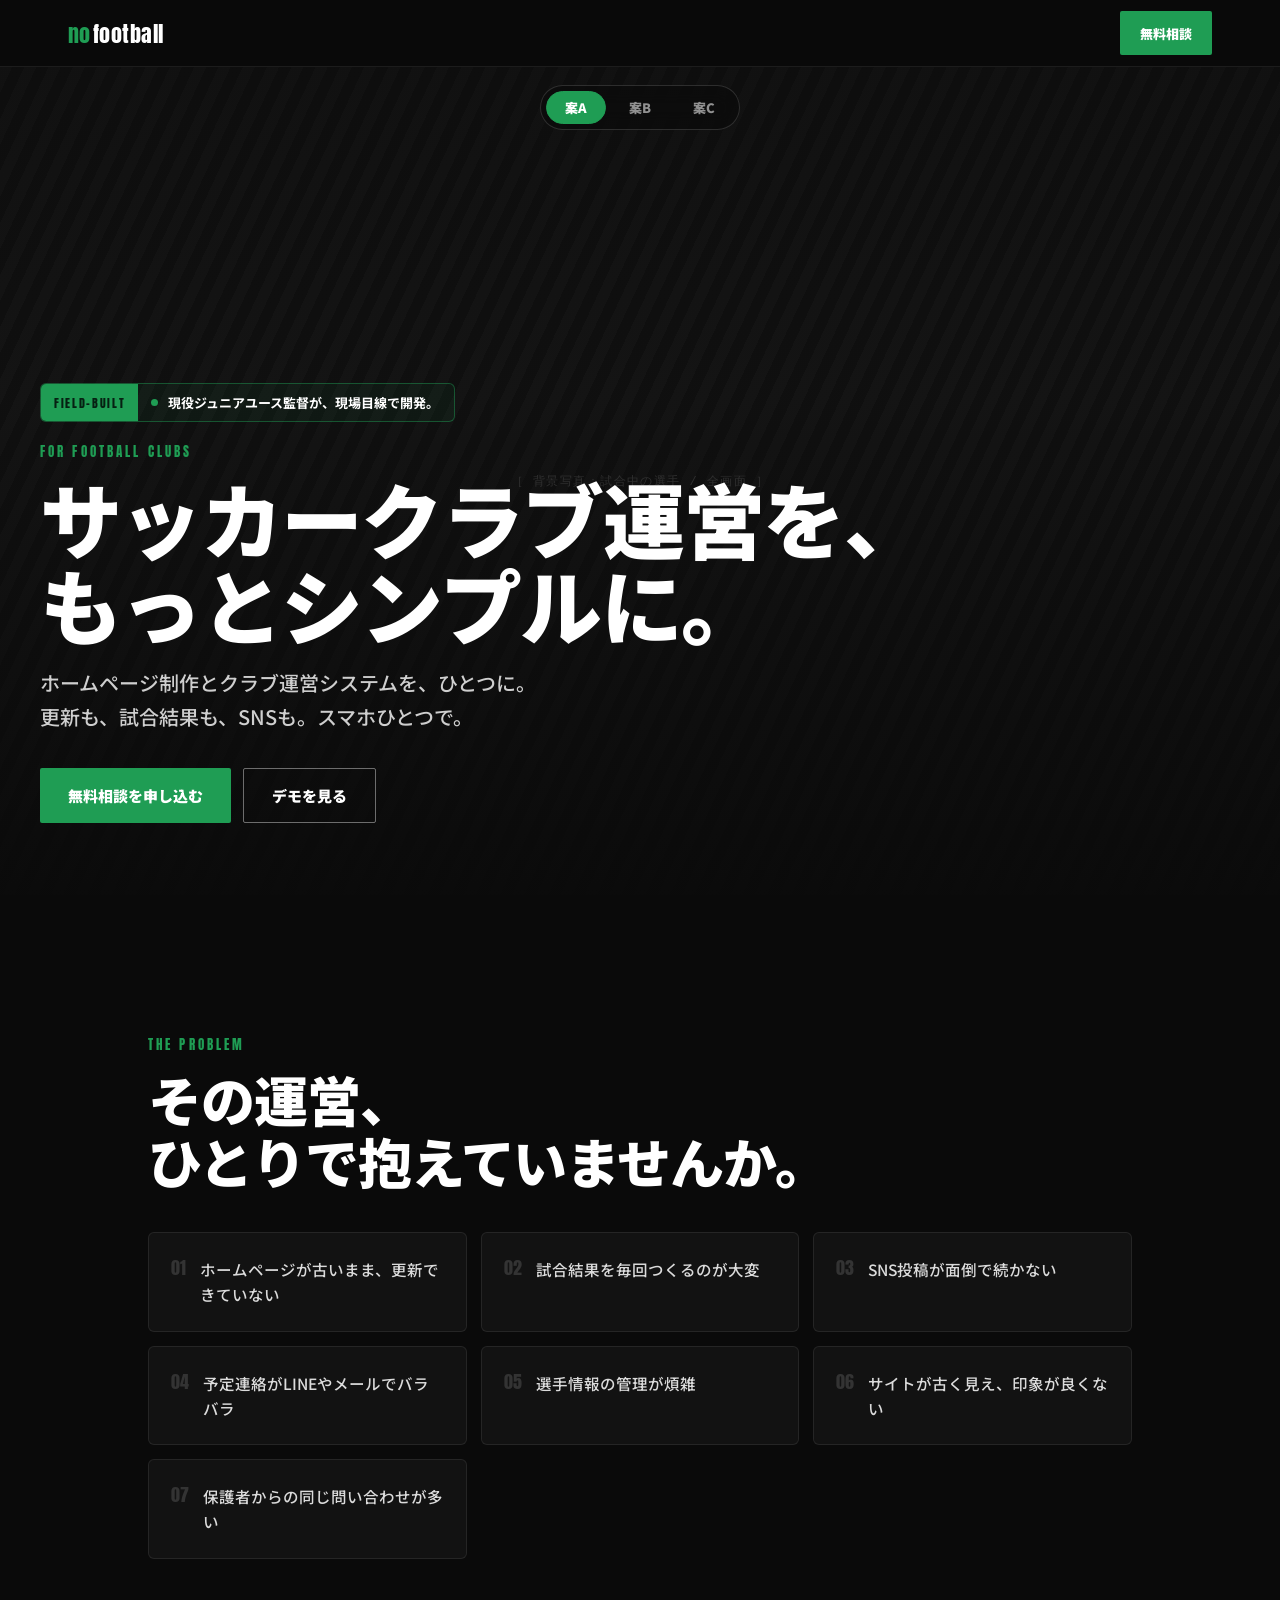
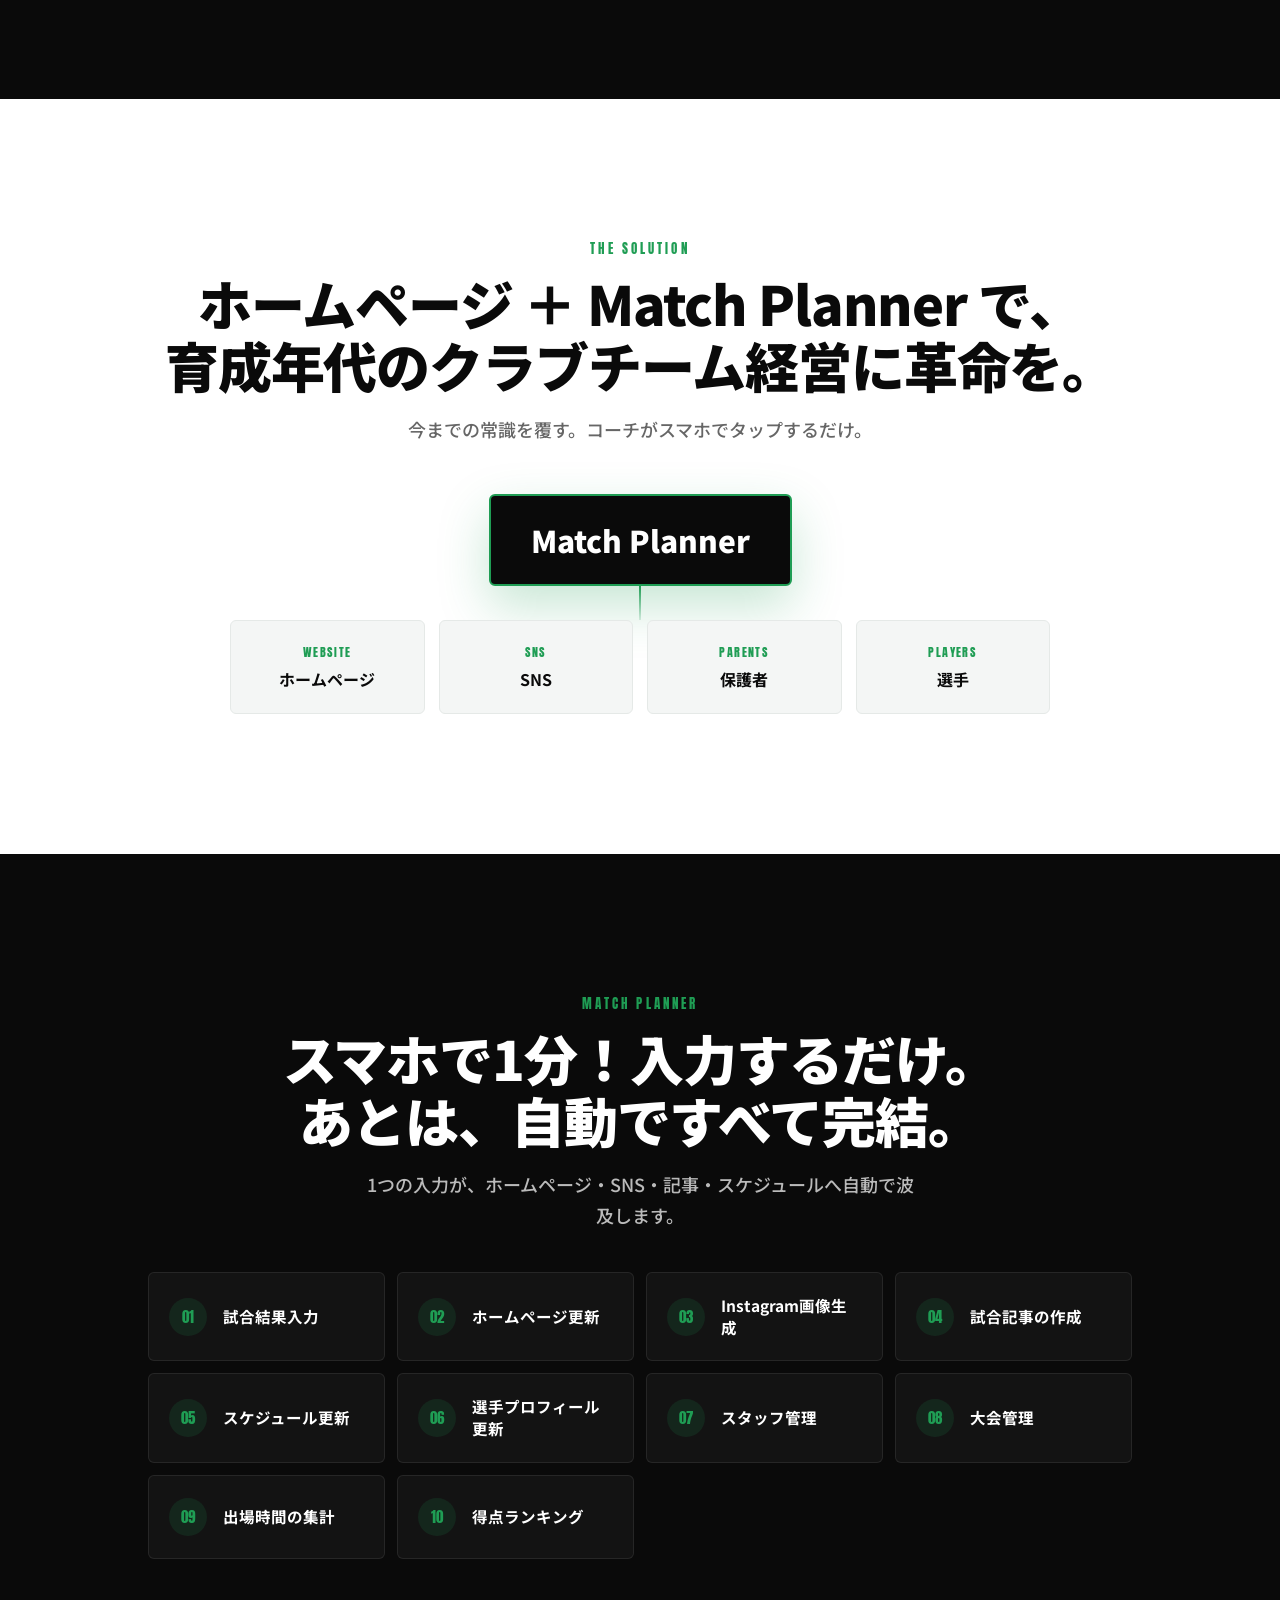
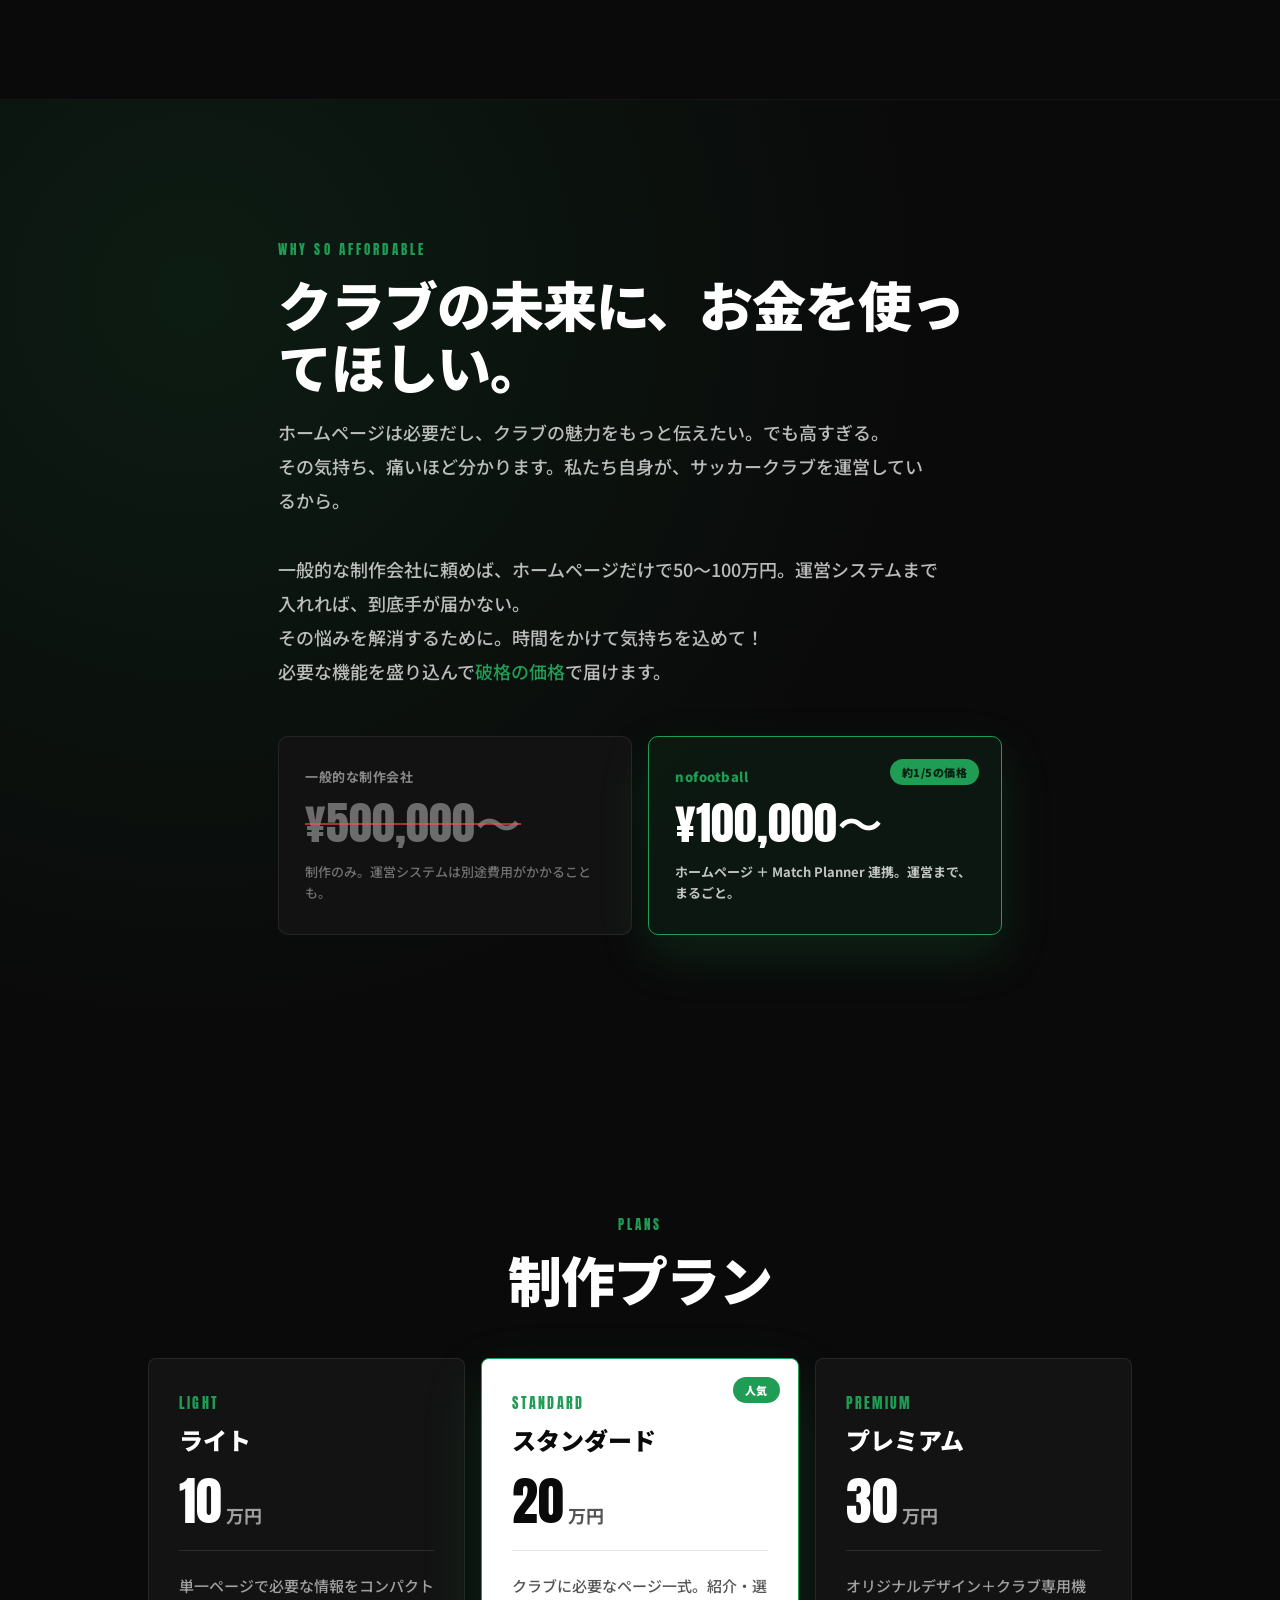
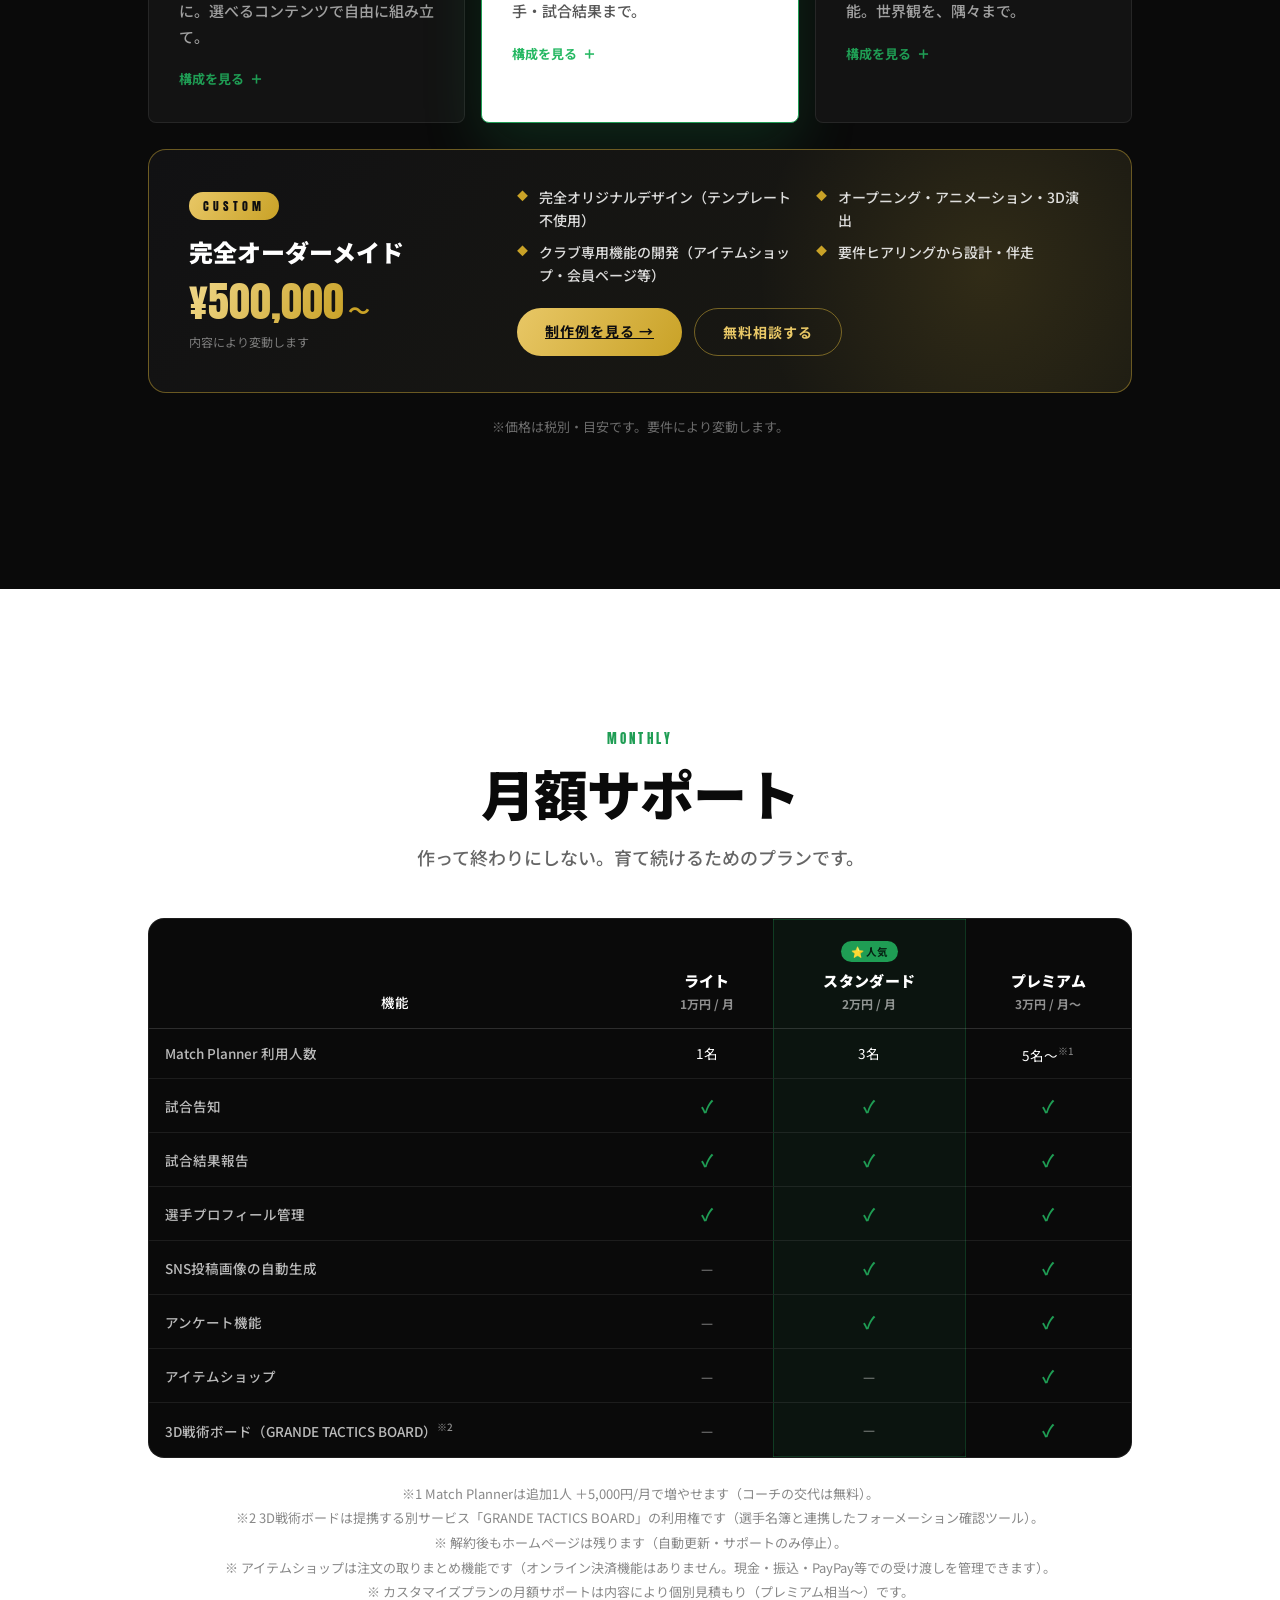
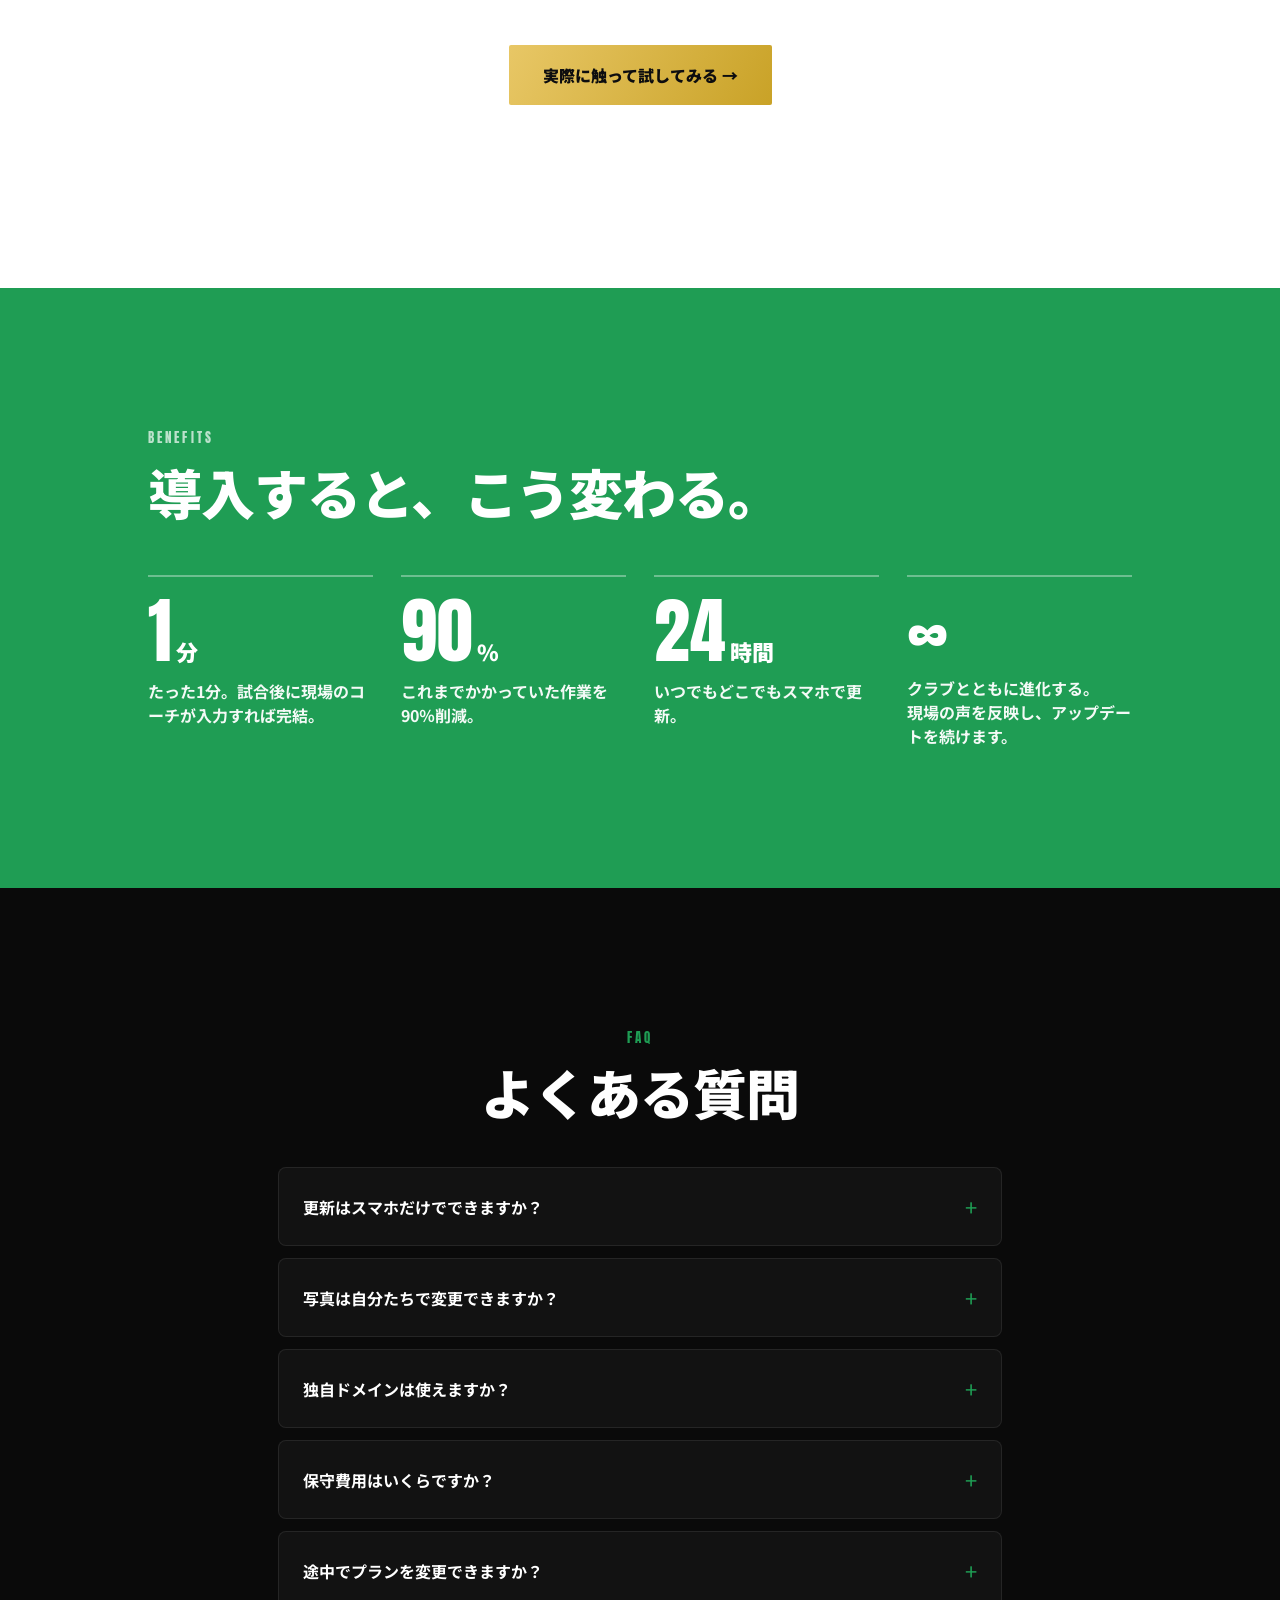
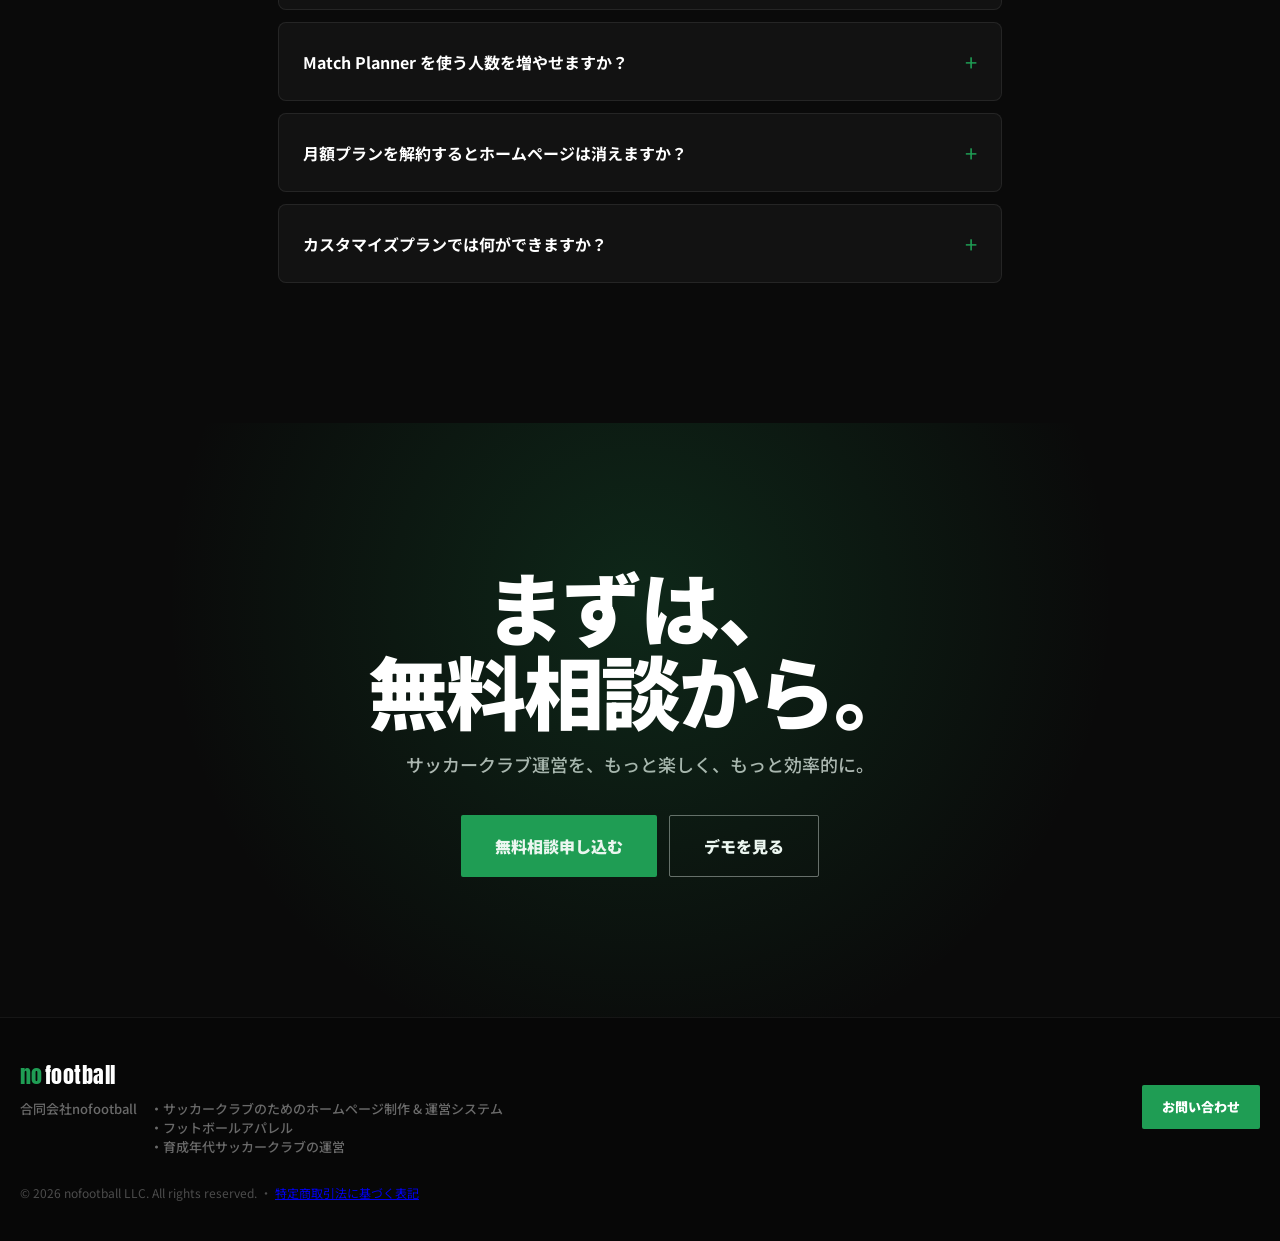
==== commit 043d49c5: "決済ページ（checkout.html）と特定商取引法ページを追加 - checkout.html: 制作プラン（ライト/スタンダード/プレミアム）向けのStripe決済リンク誘導ページ。   料金プ" ====
--- a/index.html
+++ b/index.html
@@ -179,7 +179,7 @@
   </div>
 </section>
 
-<section class="section section--dark">
+<section class="section section--dark" id="plans">
   <div class="container">
     <div class="container--center">
       <div class="eyebrow">Plans</div>
@@ -255,6 +255,10 @@
           <p class="plan-detail__cta-text">欧州クラブ風・地域クラブ風・近未来風の3案をタブで見比べられます。</p>
           <a class="btn btn--primary" href="demo/light-plan.html" target="_blank" rel="noopener">実際のデザインを見る（A/B/C 3案）→</a>
         </div>
+        <div class="plan-detail__cta">
+          <p class="plan-detail__cta-text">デザインを確認済みの方は、こちらからそのままお申し込みいただけます。</p>
+          <a class="btn btn--primary" href="checkout.html?plan=light">このプランで申し込む →</a>
+        </div>
       </div>
       <div class="plan-detail__panel" data-plan-panel="standard" hidden>
         <div class="plan-detail__head">
@@ -262,6 +266,10 @@
           <div class="plan-detail__title">クラブに必要なページ一式を、まるごと。</div>
         </div>
         <p class="plan-detail__preparing">構成の詳細・サンプルは準備中です。公開まで今しばらくお待ちください。</p>
+        <div class="plan-detail__cta">
+          <p class="plan-detail__cta-text">お申し込みはこちらから。</p>
+          <a class="btn btn--primary" href="checkout.html?plan=standard">このプランで申し込む →</a>
+        </div>
       </div>
       <div class="plan-detail__panel" data-plan-panel="premium" hidden>
         <div class="plan-detail__head">
@@ -269,6 +277,10 @@
           <div class="plan-detail__title">世界観を、隅々まで。クラブ専用機能も。</div>
         </div>
         <p class="plan-detail__preparing">構成の詳細・サンプルは準備中です。公開まで今しばらくお待ちください。</p>
+        <div class="plan-detail__cta">
+          <p class="plan-detail__cta-text">お申し込みはこちらから。</p>
+          <a class="btn btn--primary" href="checkout.html?plan=premium">このプランで申し込む →</a>
+        </div>
       </div>
     </div>
 
@@ -495,7 +507,7 @@
     </div>
     <button type="button" class="btn btn--nav" data-open-modal="consult">お問い合わせ</button>
   </div>
-  <div class="footer__copyright">© 2026 nofootball LLC. All rights reserved.</div>
+  <div class="footer__copyright">© 2026 nofootball LLC. All rights reserved. ・ <a href="tokushoho.html">特定商取引法に基づく表記</a></div>
 </footer>
 
 <div class="modal" id="modal" aria-hidden="true">
--- a/css/style.css
+++ b/css/style.css
@@ -174,6 +174,7 @@
   align-items: center;
   justify-content: center;
   gap: 8px;
+  text-decoration: none;
 }
 .btn--nav {
   background: var(--color-accent);
@@ -1219,3 +1220,41 @@
 .plan-compare__table td.plan-compare__check { color: var(--color-accent); font-size: 17px; font-weight: 700; }
 .plan-compare__table td.plan-compare__dash { color: var(--color-text-sub2); }
 .plan-compare__table sup { color: var(--color-text-sub2); font-size: 10px; }
+
+/* ===== 決済ページ (checkout.html) ===== */
+a.plan-card { display: block; text-decoration: none; }
+#checkout-picker[hidden], #checkout-summary[hidden] { display: none; }
+#checkout-summary .case-price { margin-top: 36px; }
+#checkout-summary .btn-row { margin-top: 32px; }
+
+.checkout-steps { display: flex; flex-direction: column; gap: 0; margin-top: 52px; }
+.checkout-steps__step {
+  display: flex; gap: 20px; align-items: flex-start;
+  padding: 22px 0;
+  border-bottom: 1px solid var(--color-border);
+}
+.checkout-steps__step:last-child { border-bottom: none; }
+.checkout-steps__num { font-family: var(--font-display); font-size: 26px; color: var(--color-accent); flex: none; width: 48px; }
+.checkout-steps__title { font-weight: 900; font-size: 16px; color: #fff; margin-bottom: 4px; }
+.checkout-steps__desc { color: var(--color-text-sub); font-size: 13.5px; line-height: 1.7; }
+
+.checkout-legal-note { text-align: center; color: var(--color-text-sub2); font-size: 12.5px; margin-top: 40px; }
+.checkout-legal-note a { color: var(--color-text-sub); text-decoration: underline; }
+
+/* ===== 特定商取引法ページ (tokushoho.html) ===== */
+.legal-table { margin-top: 40px; border-top: 1px solid var(--color-border); }
+.legal-table__row {
+  display: flex;
+  flex-direction: column;
+  gap: 8px;
+  padding: 20px 0;
+  border-bottom: 1px solid var(--color-border);
+}
+.legal-table__term { color: var(--color-text-sub2); font-weight: 700; font-size: 13px; letter-spacing: .04em; }
+.legal-table__desc { color: var(--color-text-sub); font-size: 14.5px; line-height: 1.8; margin: 0; }
+.legal-note { color: var(--color-text-sub2); font-size: 12.5px; line-height: 1.8; margin-top: 28px; }
+
+@media (min-width: 768px) {
+  .legal-table__row { flex-direction: row; gap: 24px; }
+  .legal-table__term { flex: 0 0 220px; }
+}
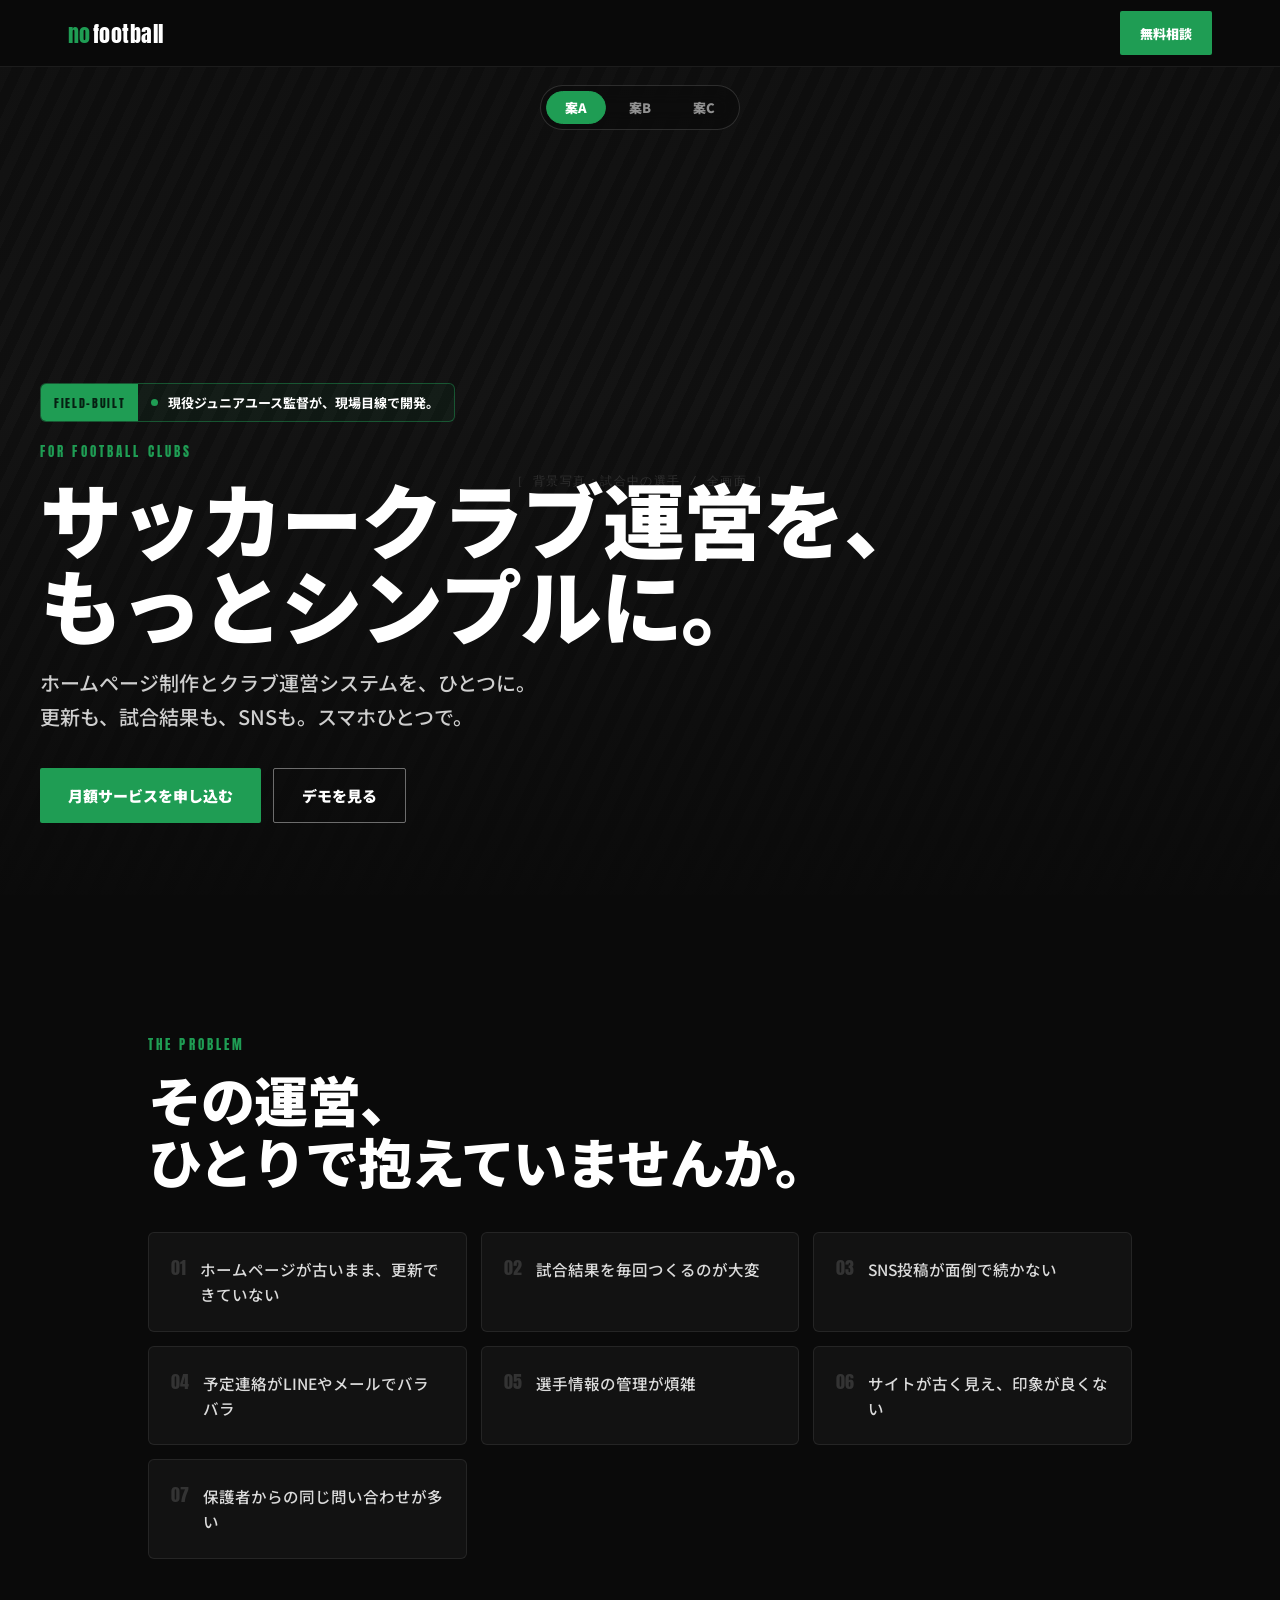
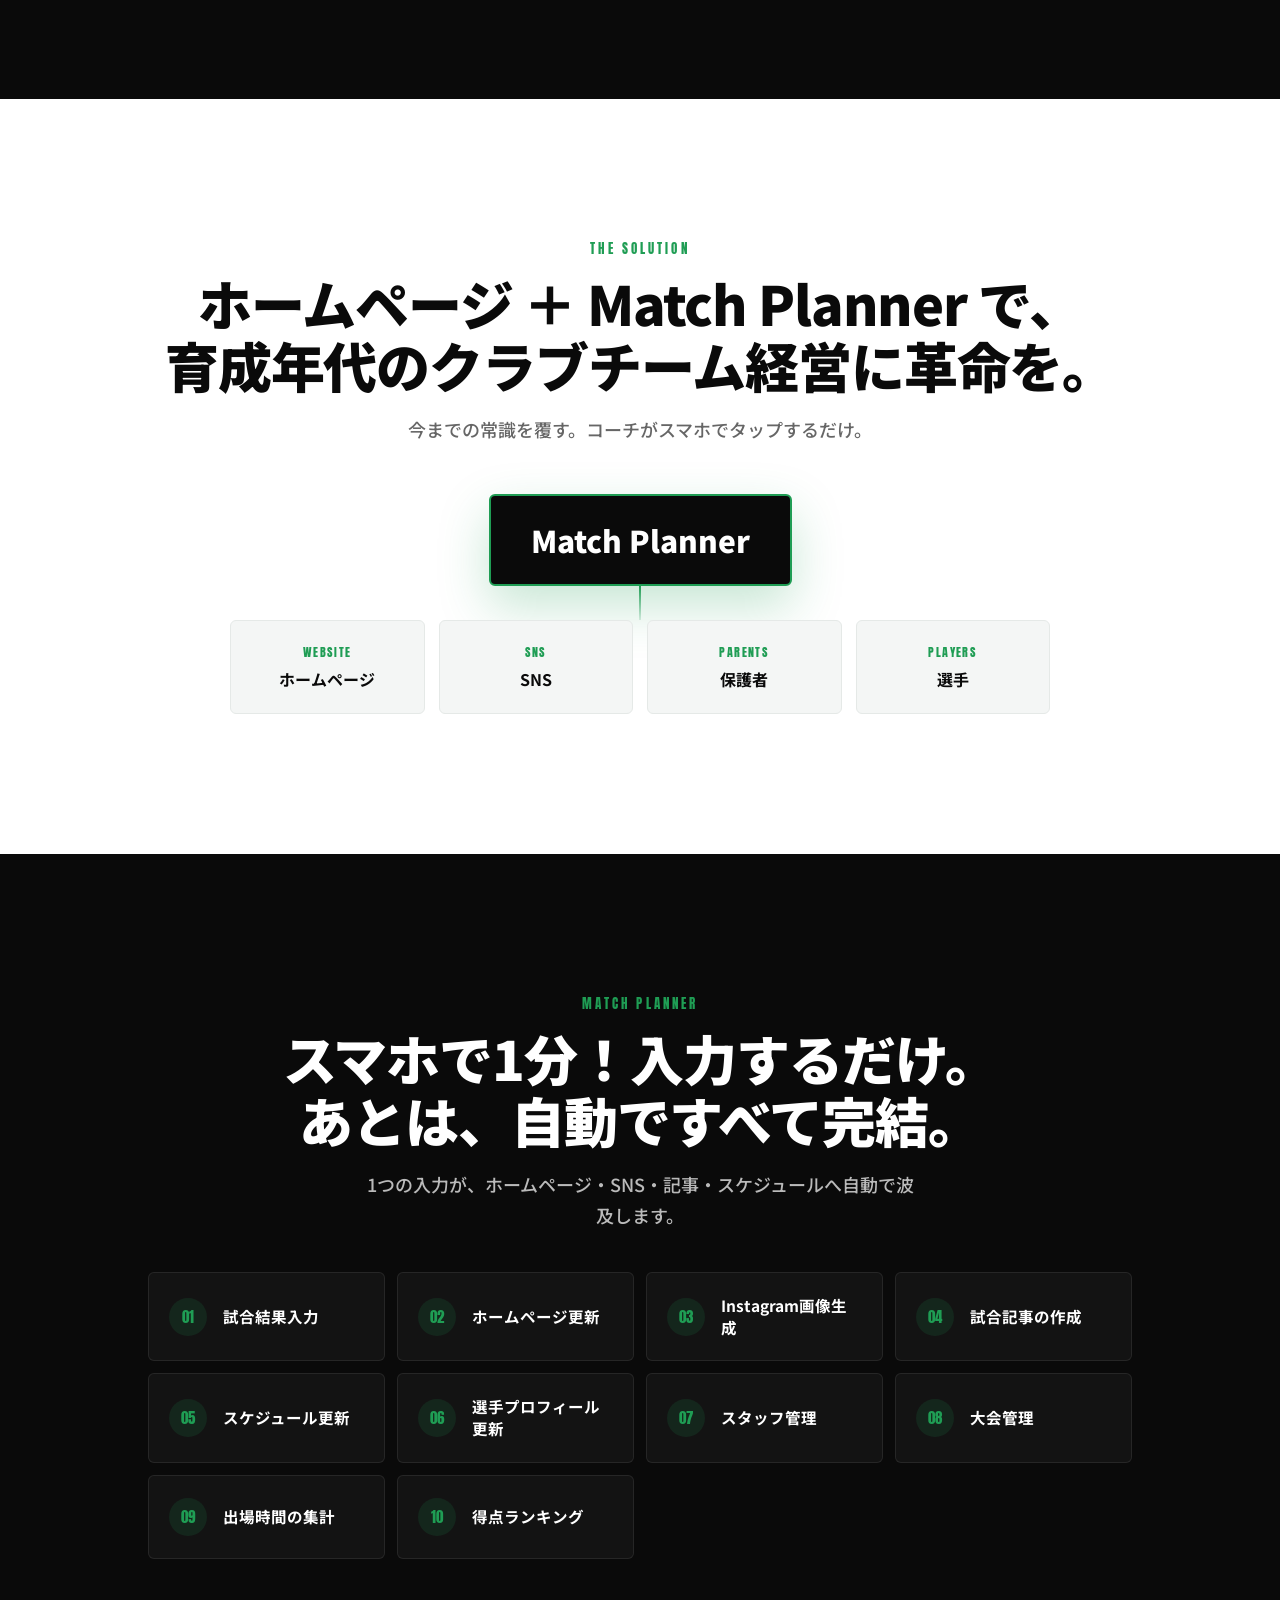
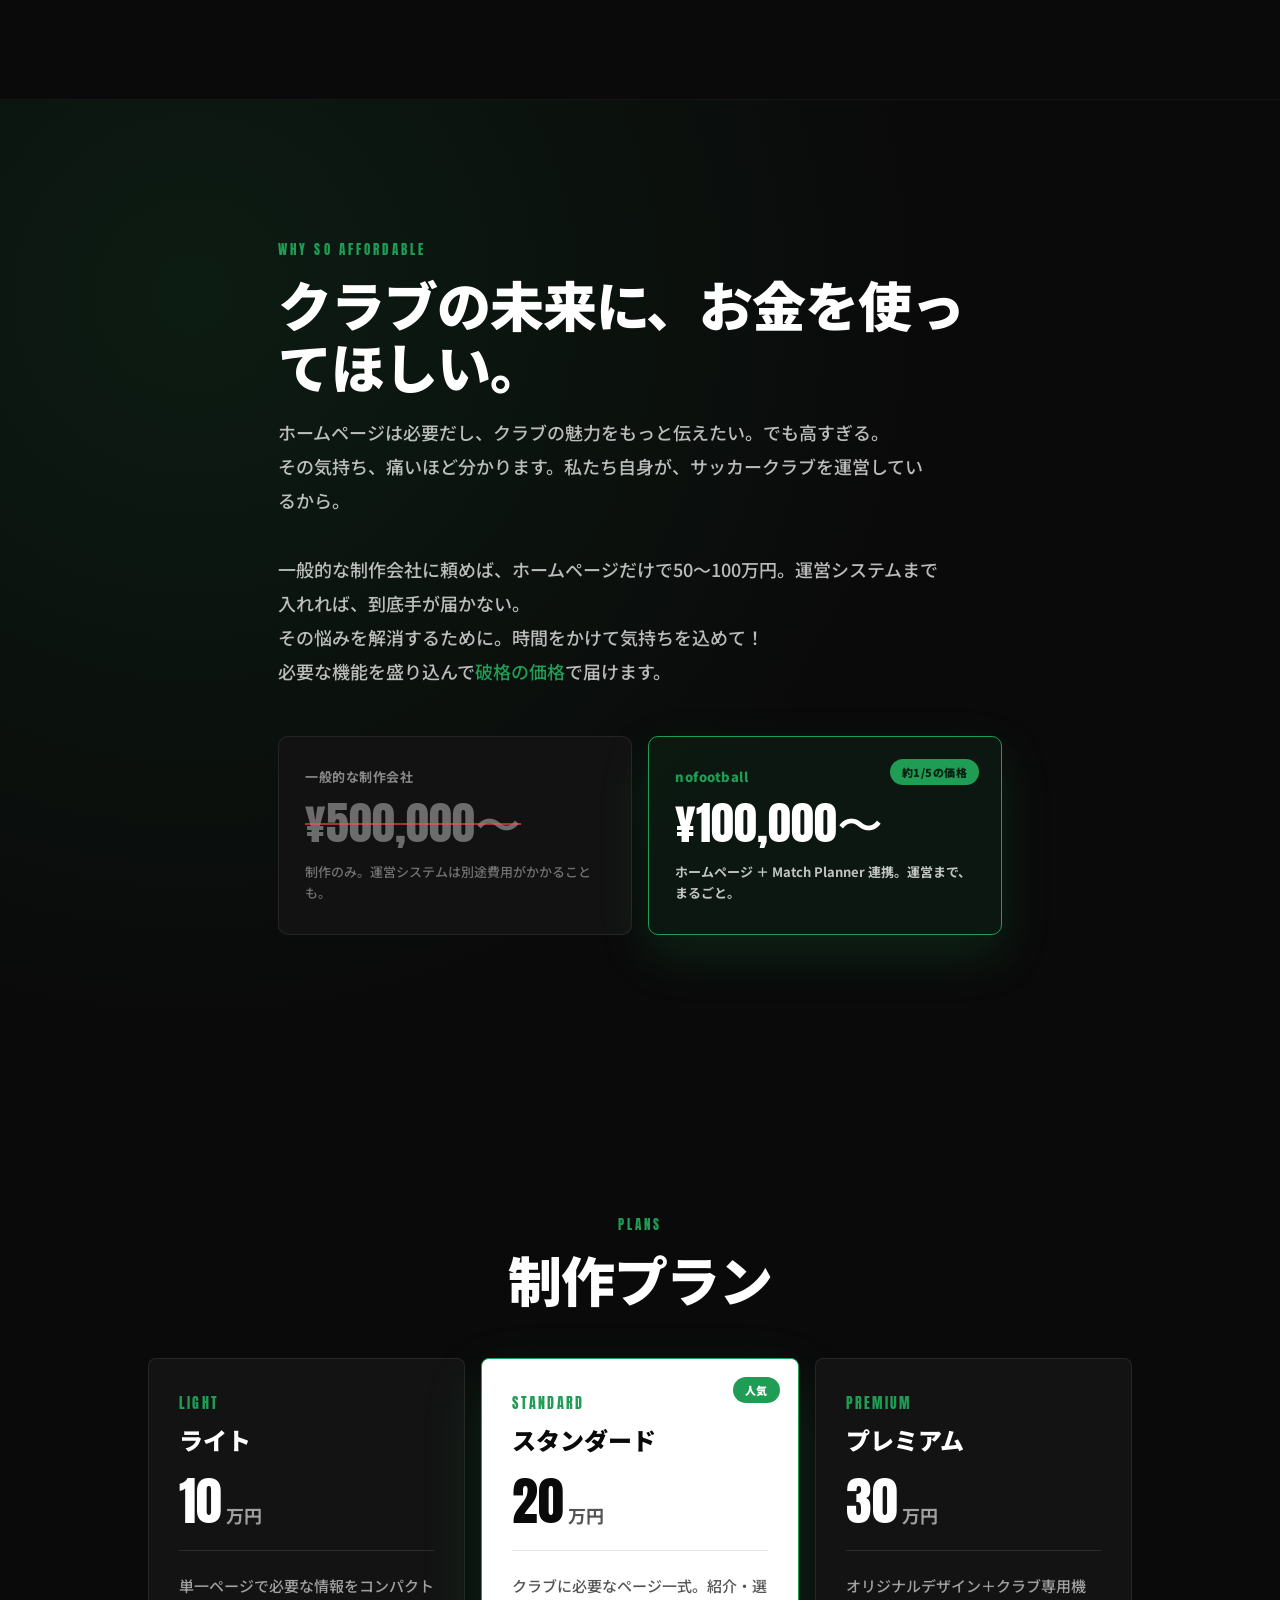
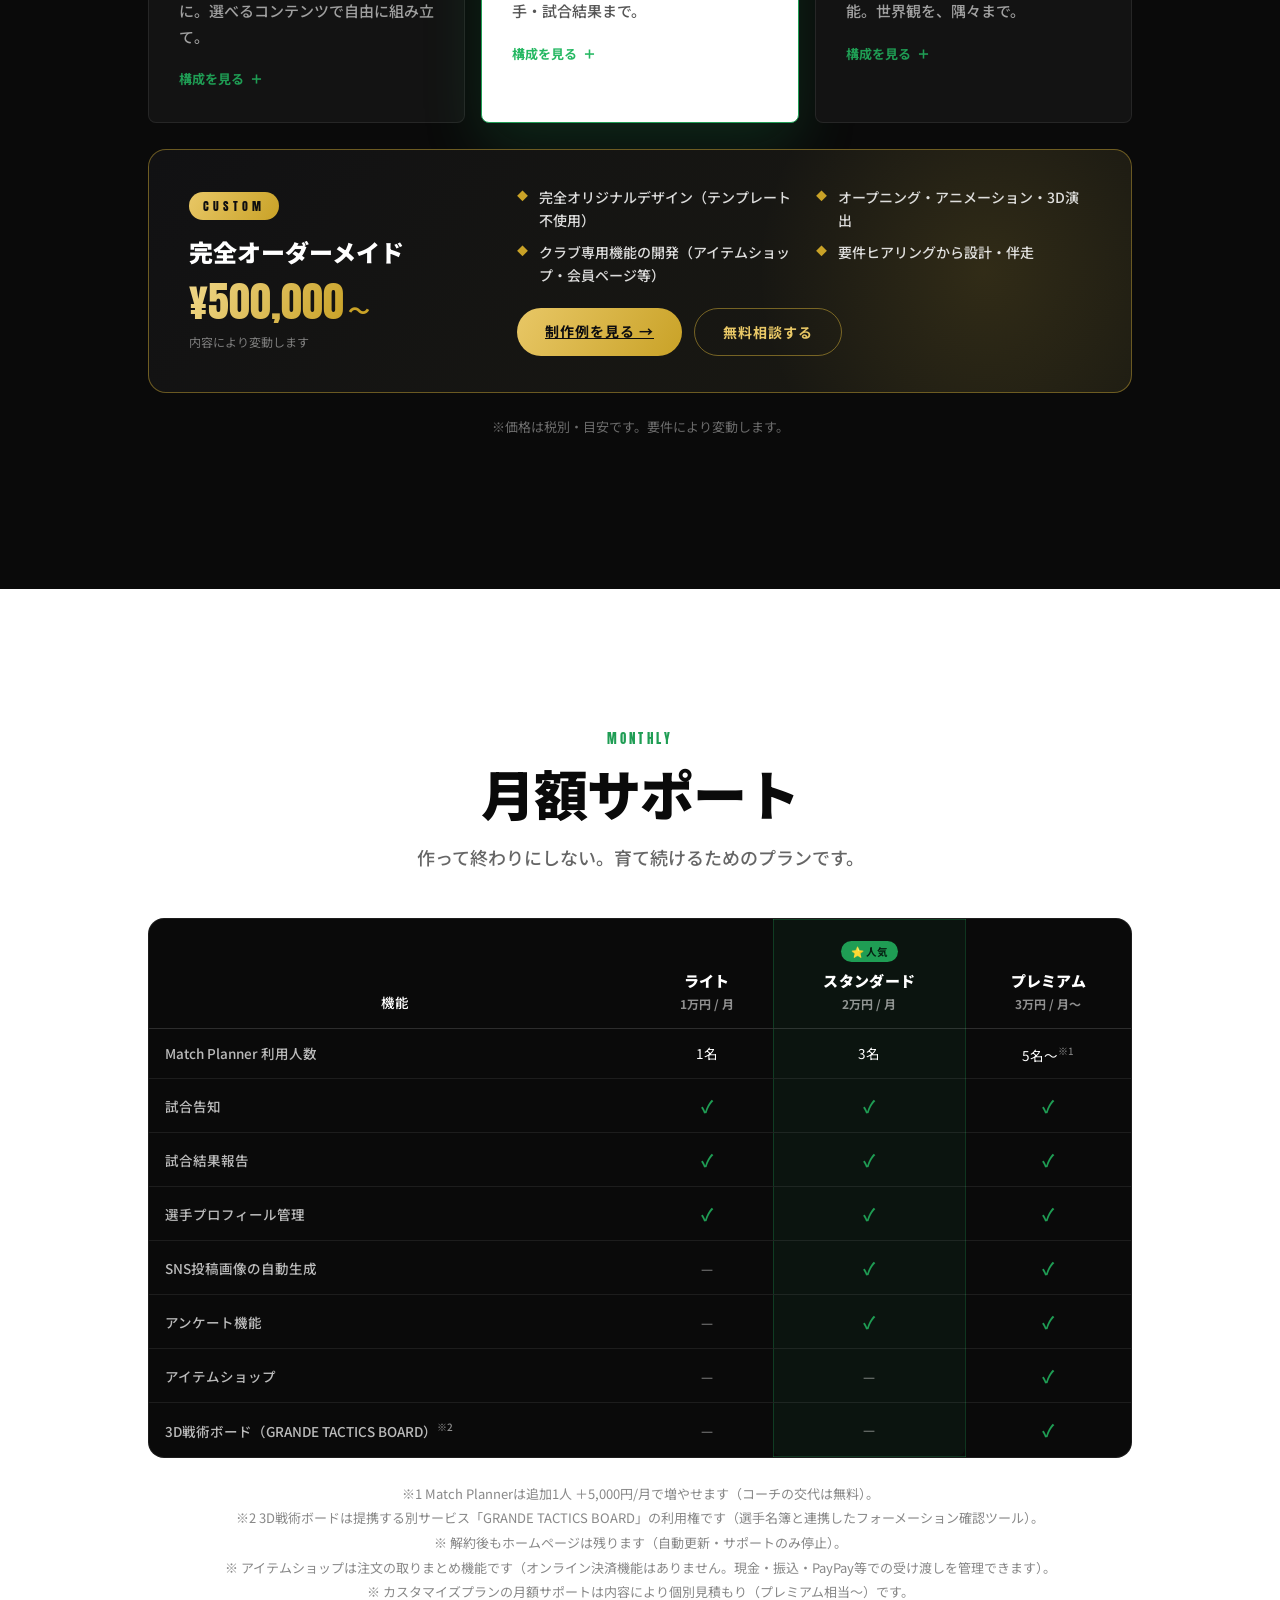
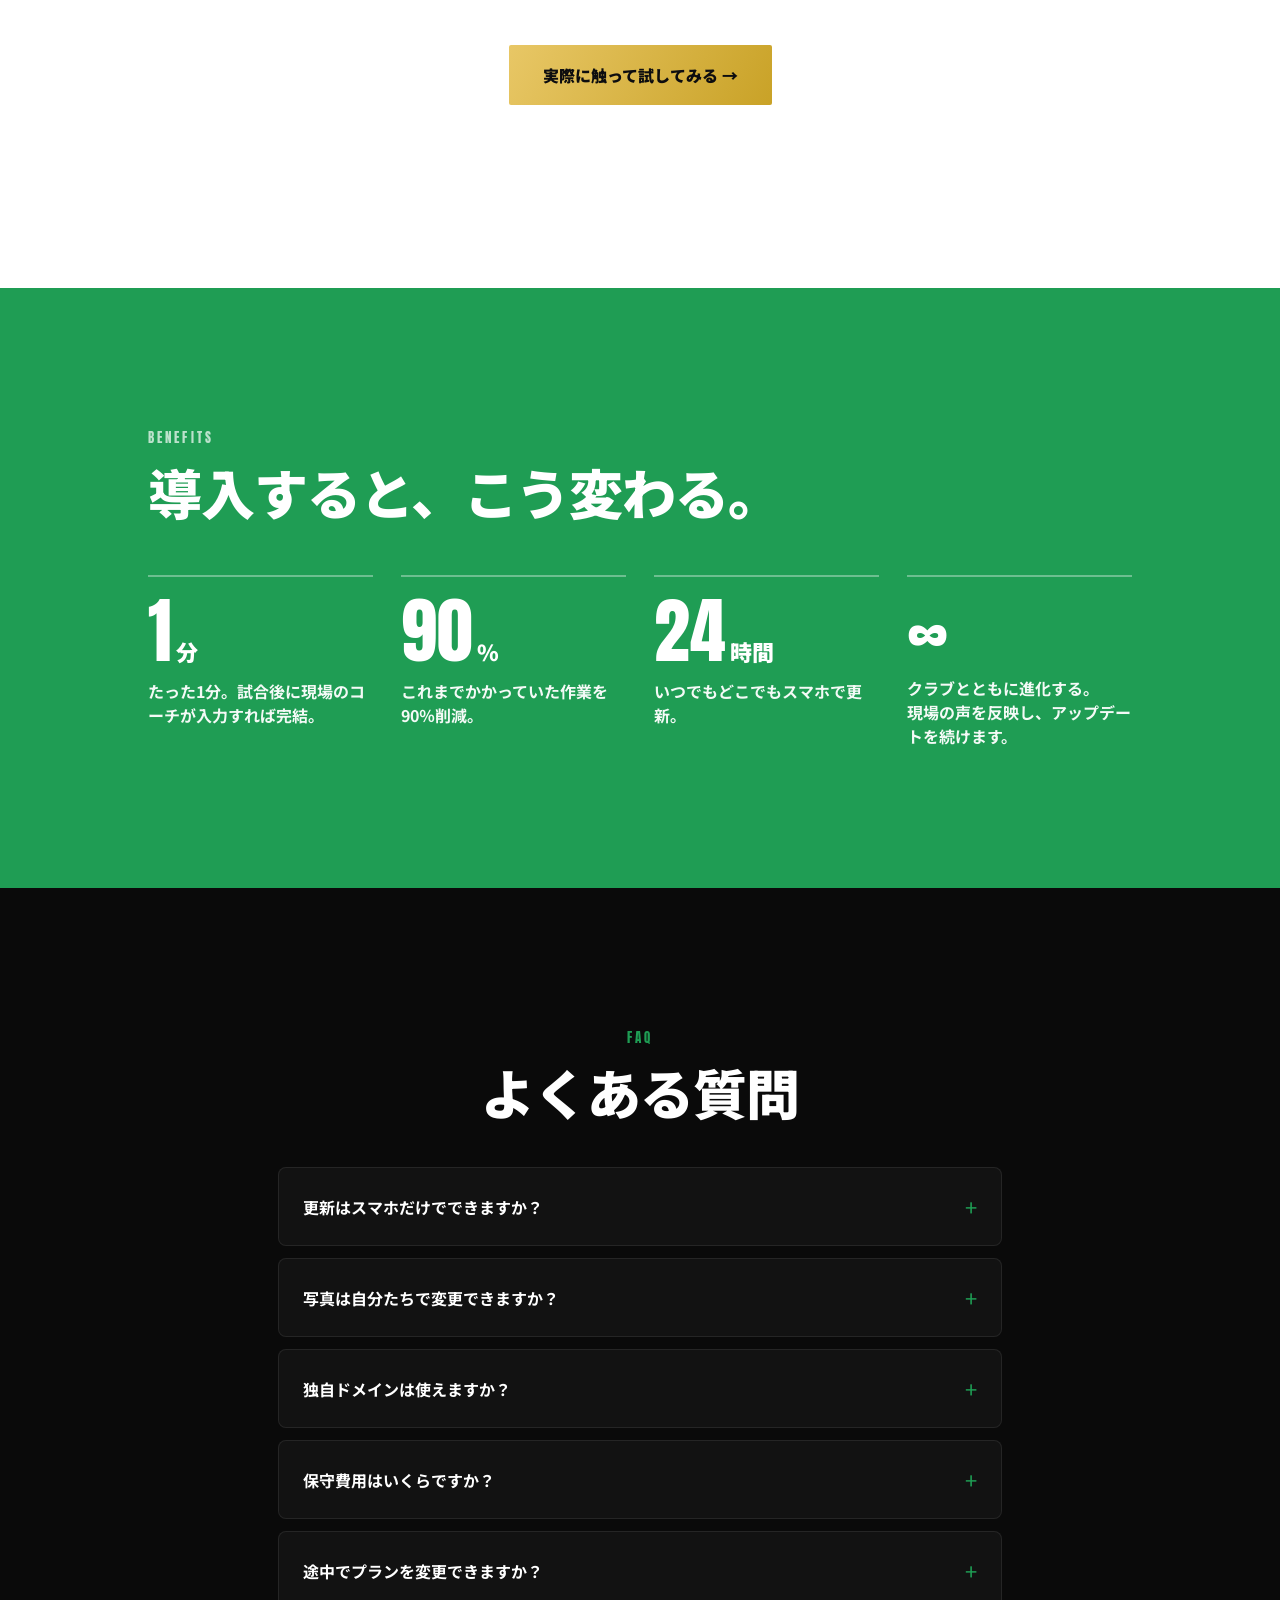
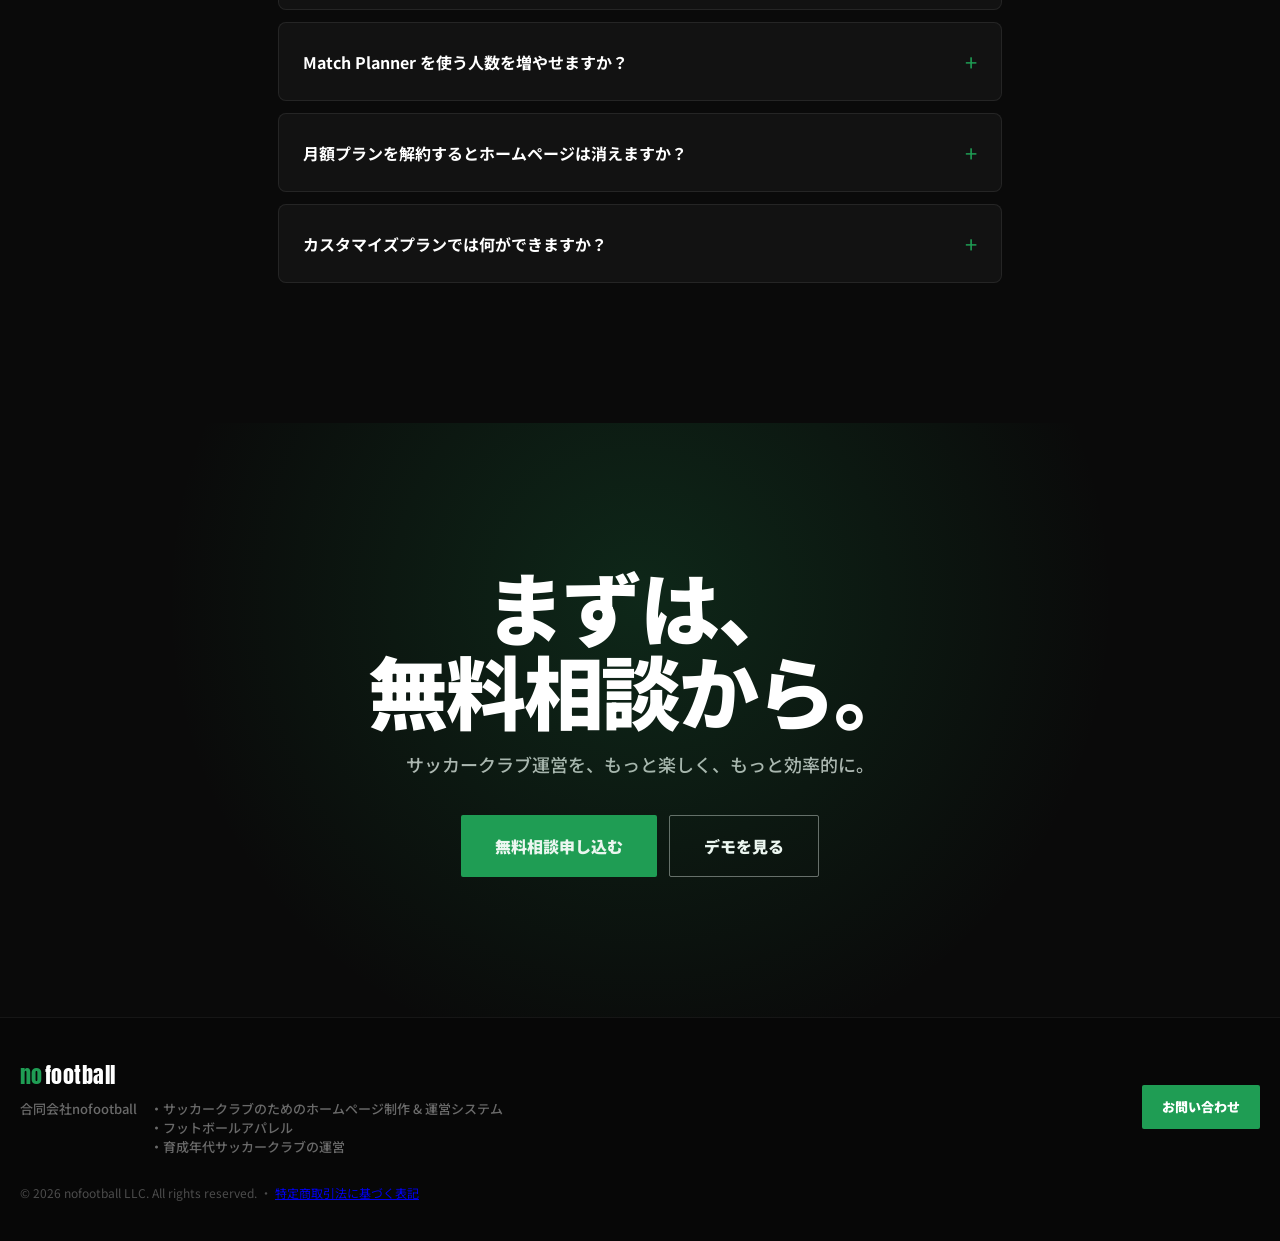
==== commit 2d084dc1: "ヒーローのCTAを月額サービス誘導に変更 - index.html: 3案(A/B/C)すべてのヒーローで「無料相談を申し込む」を   「月額サービスを申し込む」に変更し、demo/index.htm" ====
--- a/index.html
+++ b/index.html
@@ -48,8 +48,8 @@
       <h1 class="hero__title">サッカークラブ運営を、<br>もっとシンプルに。</h1>
       <p class="hero__text">ホームページ制作とクラブ運営システムを、ひとつに。<br>更新も、試合結果も、SNSも。スマホひとつで。</p>
       <div class="btn-row">
-        <button type="button" class="btn btn--primary" data-open-modal="consult">無料相談を申し込む</button>
-        <button type="button" class="btn btn--ghost" data-open-modal="demo">デモを見る</button>
+        <a href="demo/index.html#monthly" class="btn btn--primary">月額サービスを申し込む</a>
+        <a href="demo/index.html" class="btn btn--ghost">デモを見る</a>
       </div>
     </div>
   </section>
@@ -64,8 +64,8 @@
       <h1 class="hero__title hero__title--split">ホームページは<br><span class="text-accent">「作る時代」</span>から<br>「育てる時代」へ。</h1>
       <p class="hero__text">公開して終わりではなく、勝つたびに育っていくホームページを。制作とクラブ運営システムをひとつにしました。</p>
       <div class="btn-row">
-        <button type="button" class="btn btn--primary" data-open-modal="consult">無料相談を申し込む</button>
-        <button type="button" class="btn btn--ghost" data-open-modal="demo">デモを見る</button>
+        <a href="demo/index.html#monthly" class="btn btn--primary">月額サービスを申し込む</a>
+        <a href="demo/index.html" class="btn btn--ghost">デモを見る</a>
       </div>
     </div>
     <div class="hero-split__right placeholder" role="img" aria-label="選手ポートレート（縦長写真）">
@@ -85,8 +85,8 @@
       <h1 class="hero__title">クラブの熱を、<br>そのまま届ける。</h1>
       <p class="hero__text hero__text--center">ホームページ制作とクラブ運営システムを、ひとつに。<br>運営をもっと楽しく、もっと効率的に。</p>
       <div class="btn-row btn-row--center">
-        <button type="button" class="btn btn--primary" data-open-modal="consult">無料相談を申し込む</button>
-        <button type="button" class="btn btn--ghost" data-open-modal="demo">デモを見る</button>
+        <a href="demo/index.html#monthly" class="btn btn--primary">月額サービスを申し込む</a>
+        <a href="demo/index.html" class="btn btn--ghost">デモを見る</a>
       </div>
     </div>
   </section>
--- a/css/style.css
+++ b/css/style.css
@@ -201,6 +201,15 @@
 }
 .btn--ghost:hover { background: rgba(255, 255, 255, .08); border-color: #fff; }
 
+.btn--ghost-dark {
+  background: transparent;
+  color: #0a0a0a;
+  font-size: 15px;
+  padding: 16px 28px;
+  border: 1.5px solid rgba(10, 10, 10, .3);
+}
+.btn--ghost-dark:hover { background: rgba(10, 10, 10, .06); border-color: #0a0a0a; }
+
 .btn--gold {
   background: linear-gradient(120deg, #e8c766, #c9a227);
   color: #0d0d0f;
